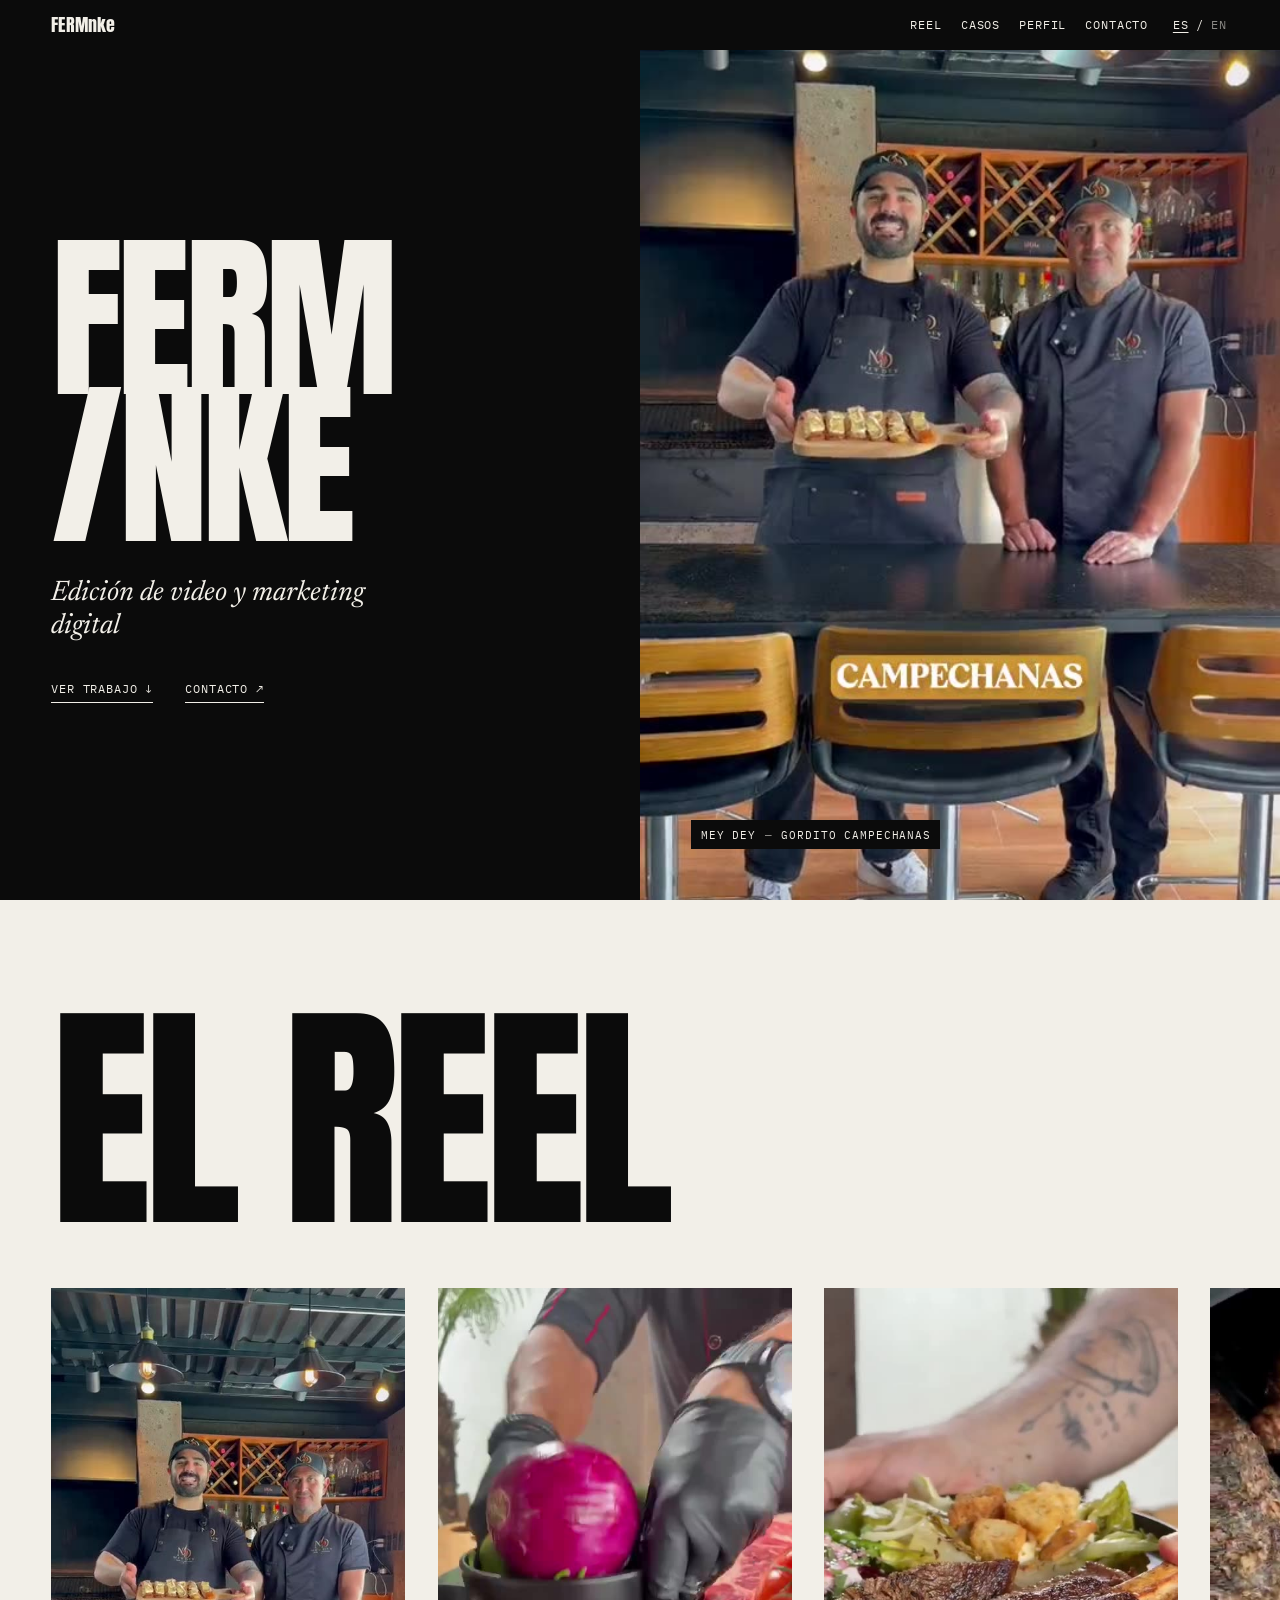
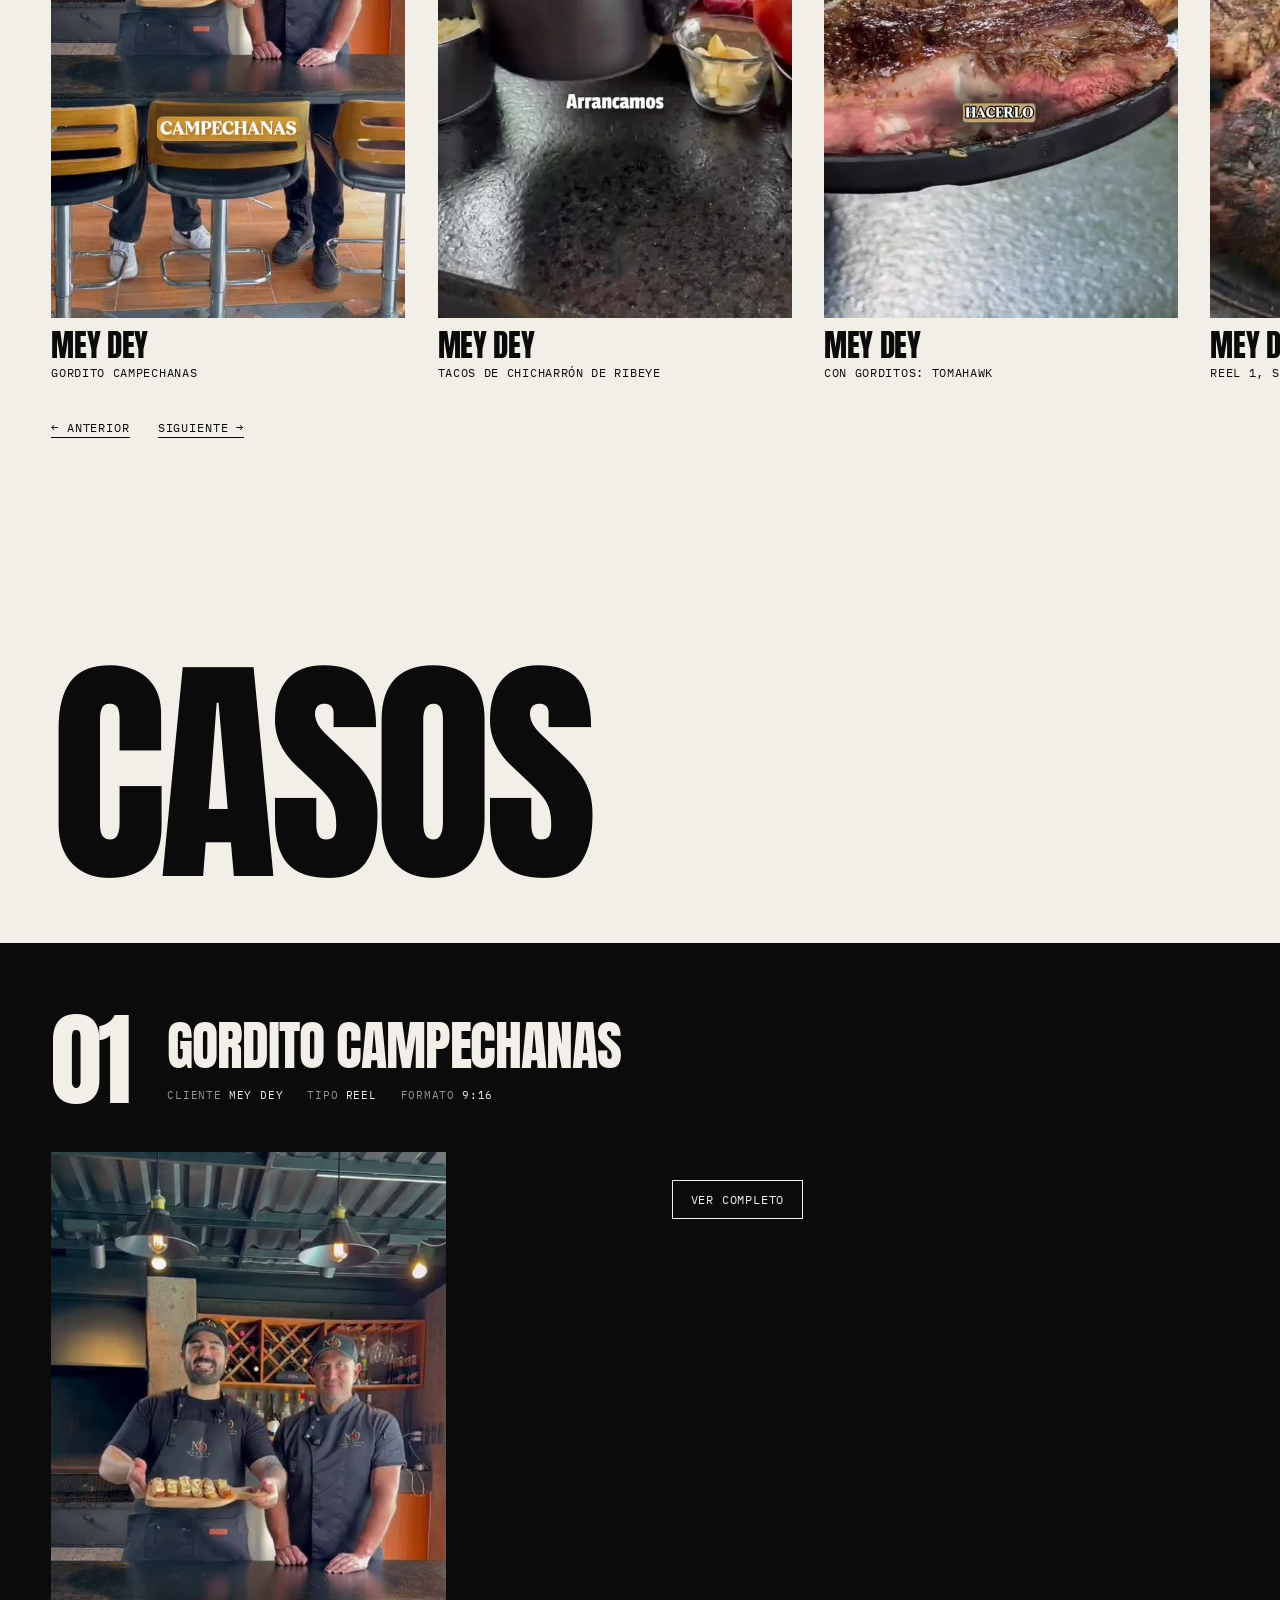
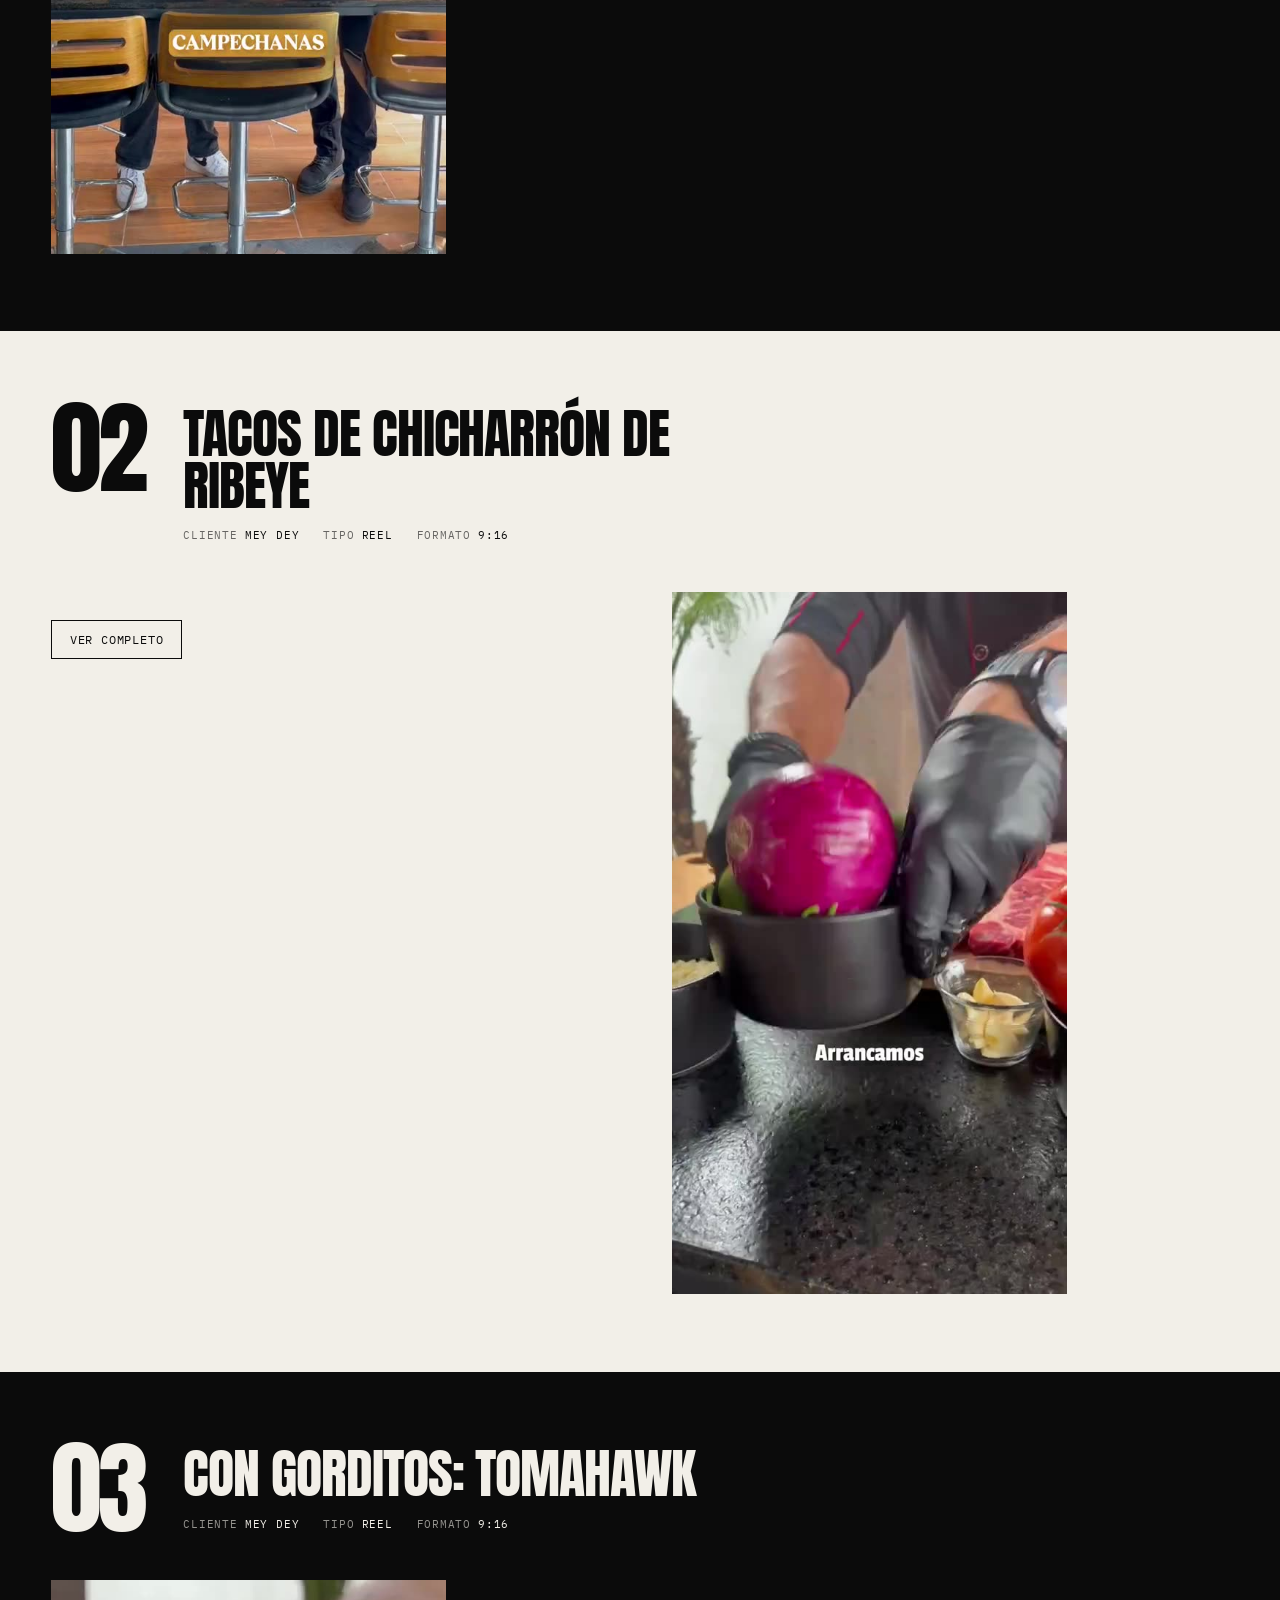
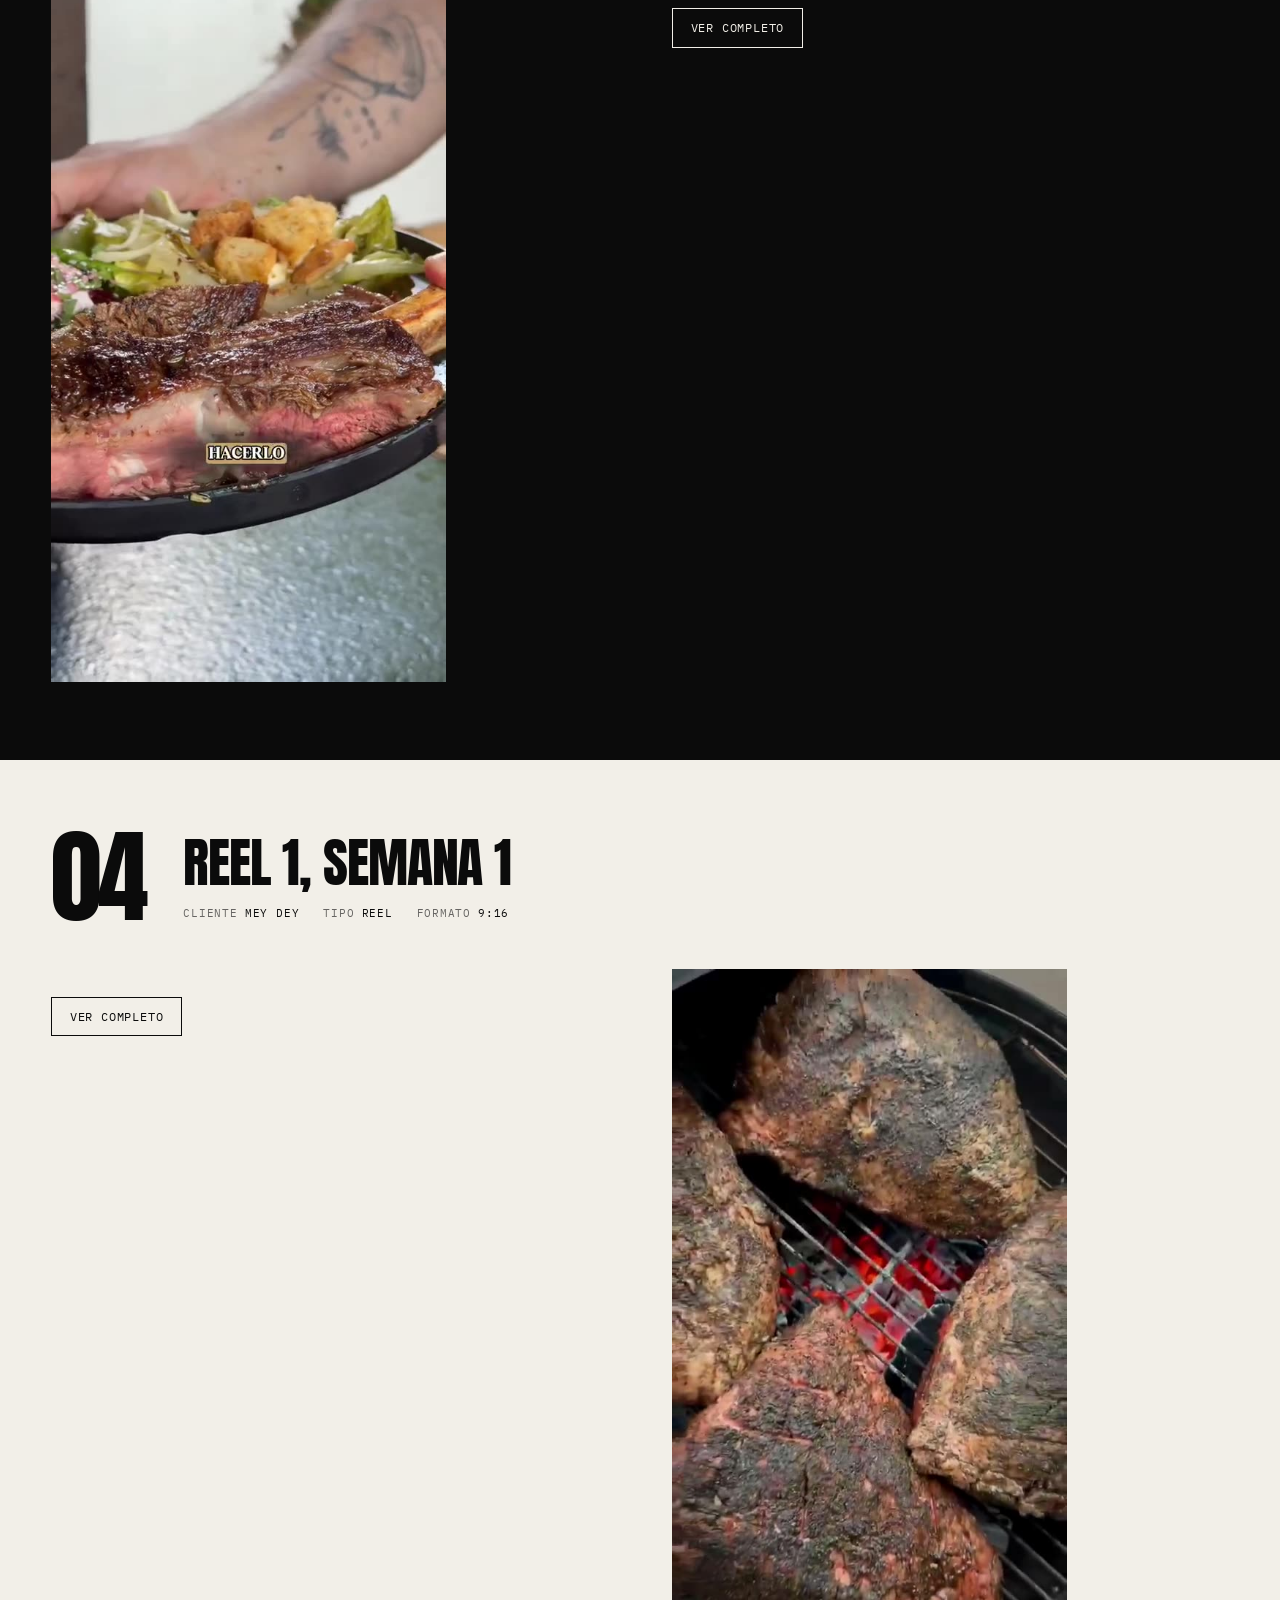
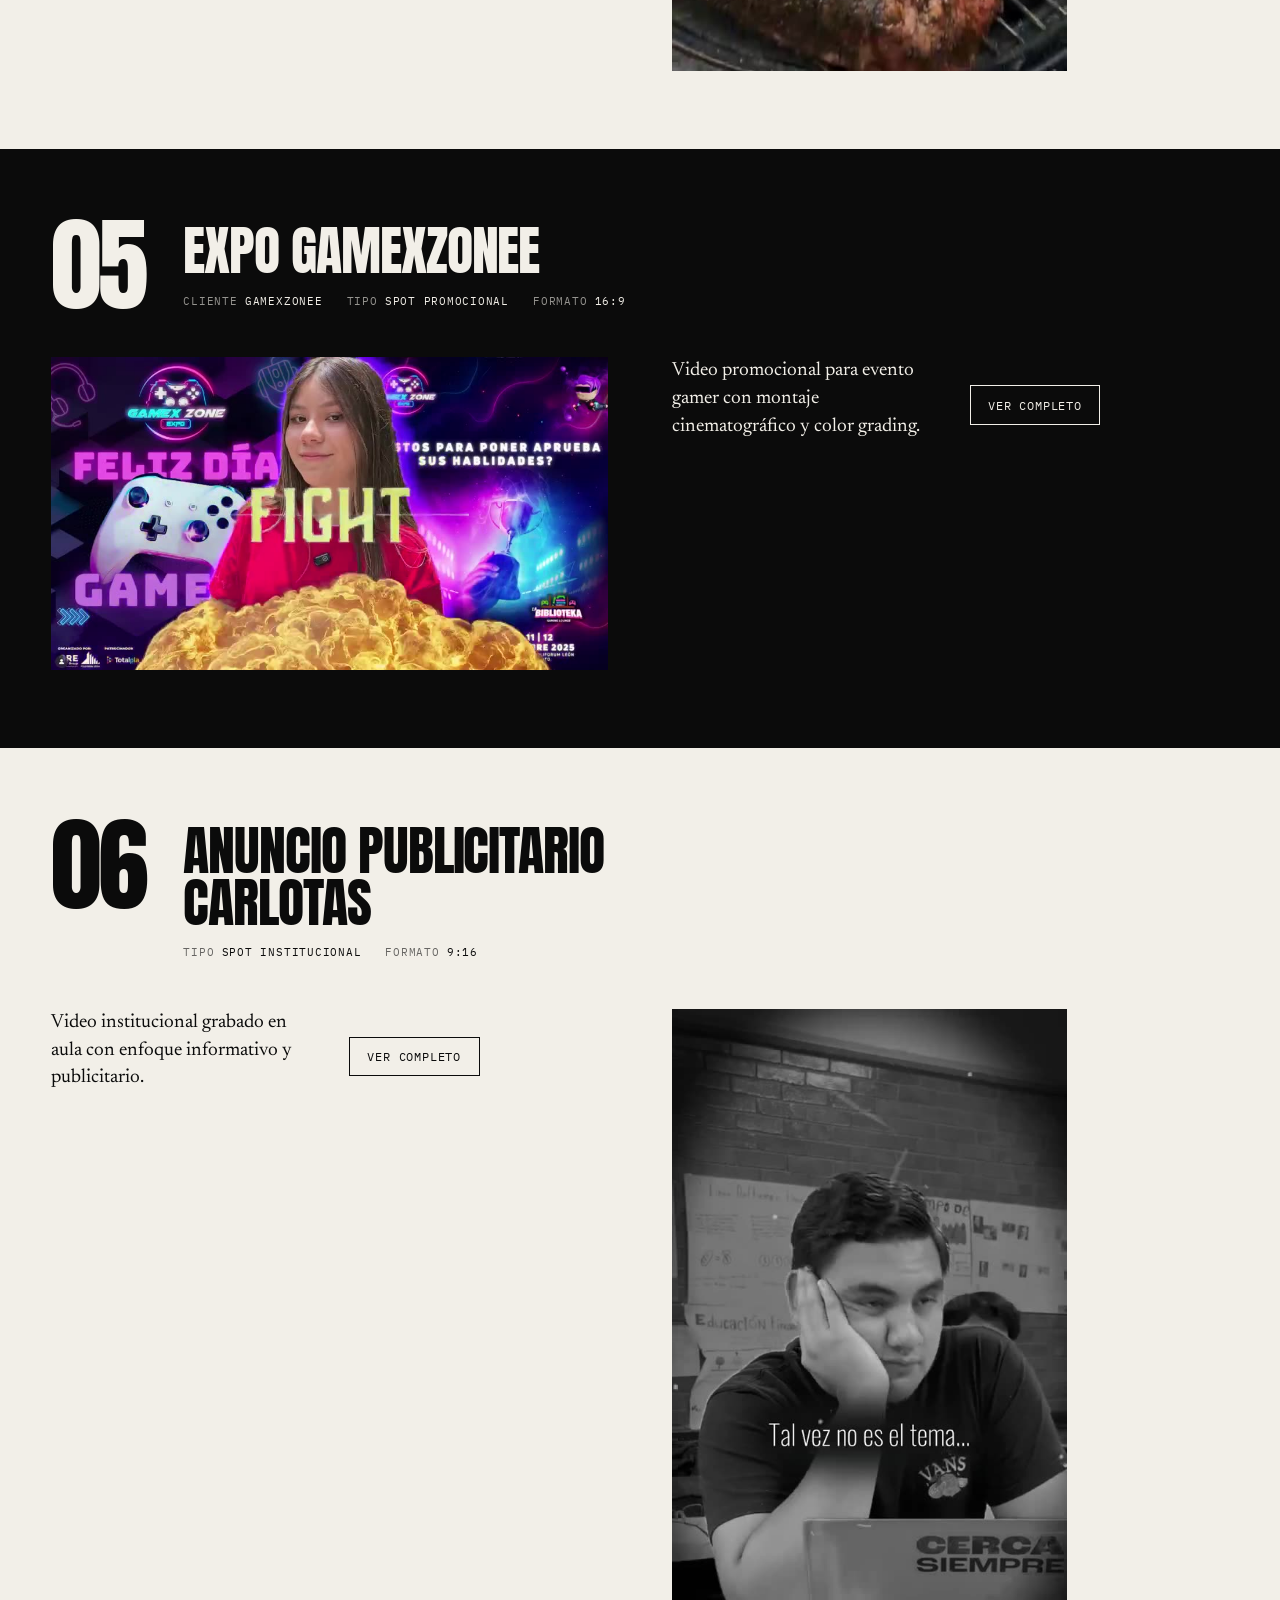
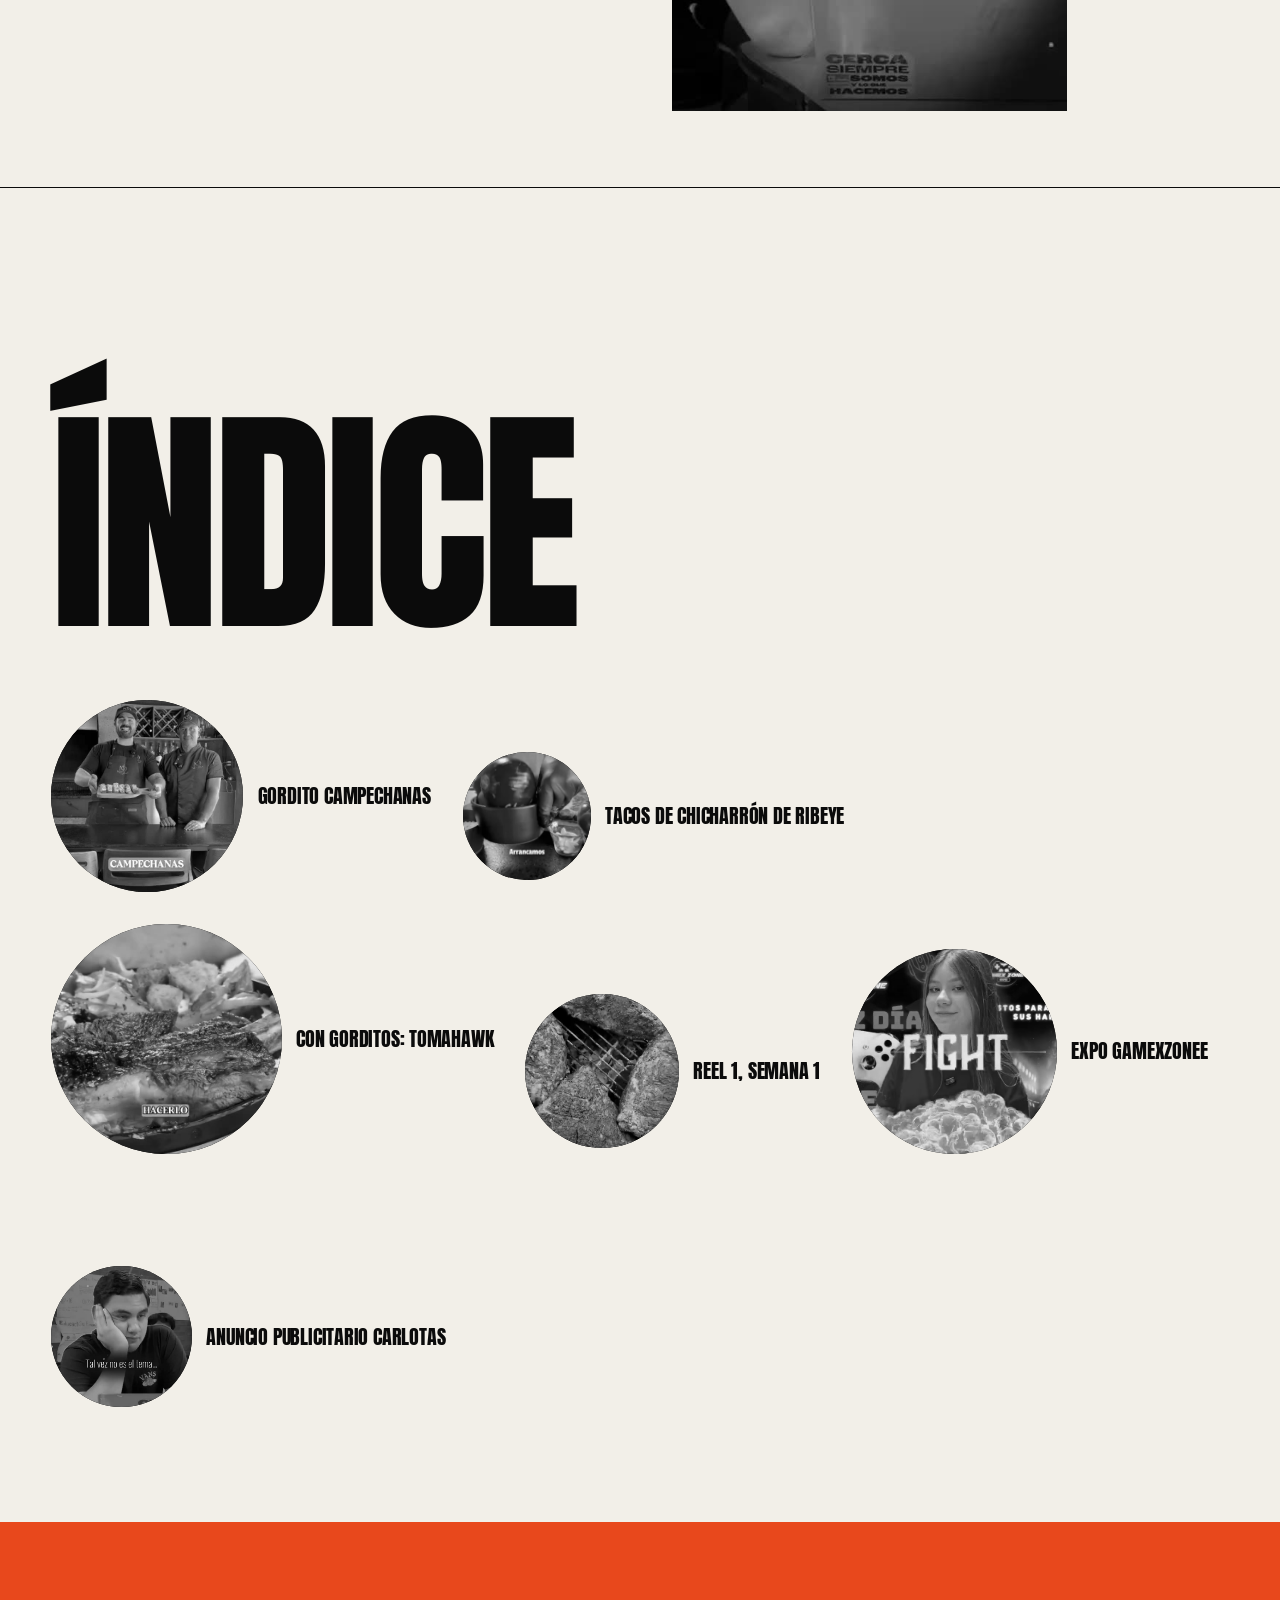
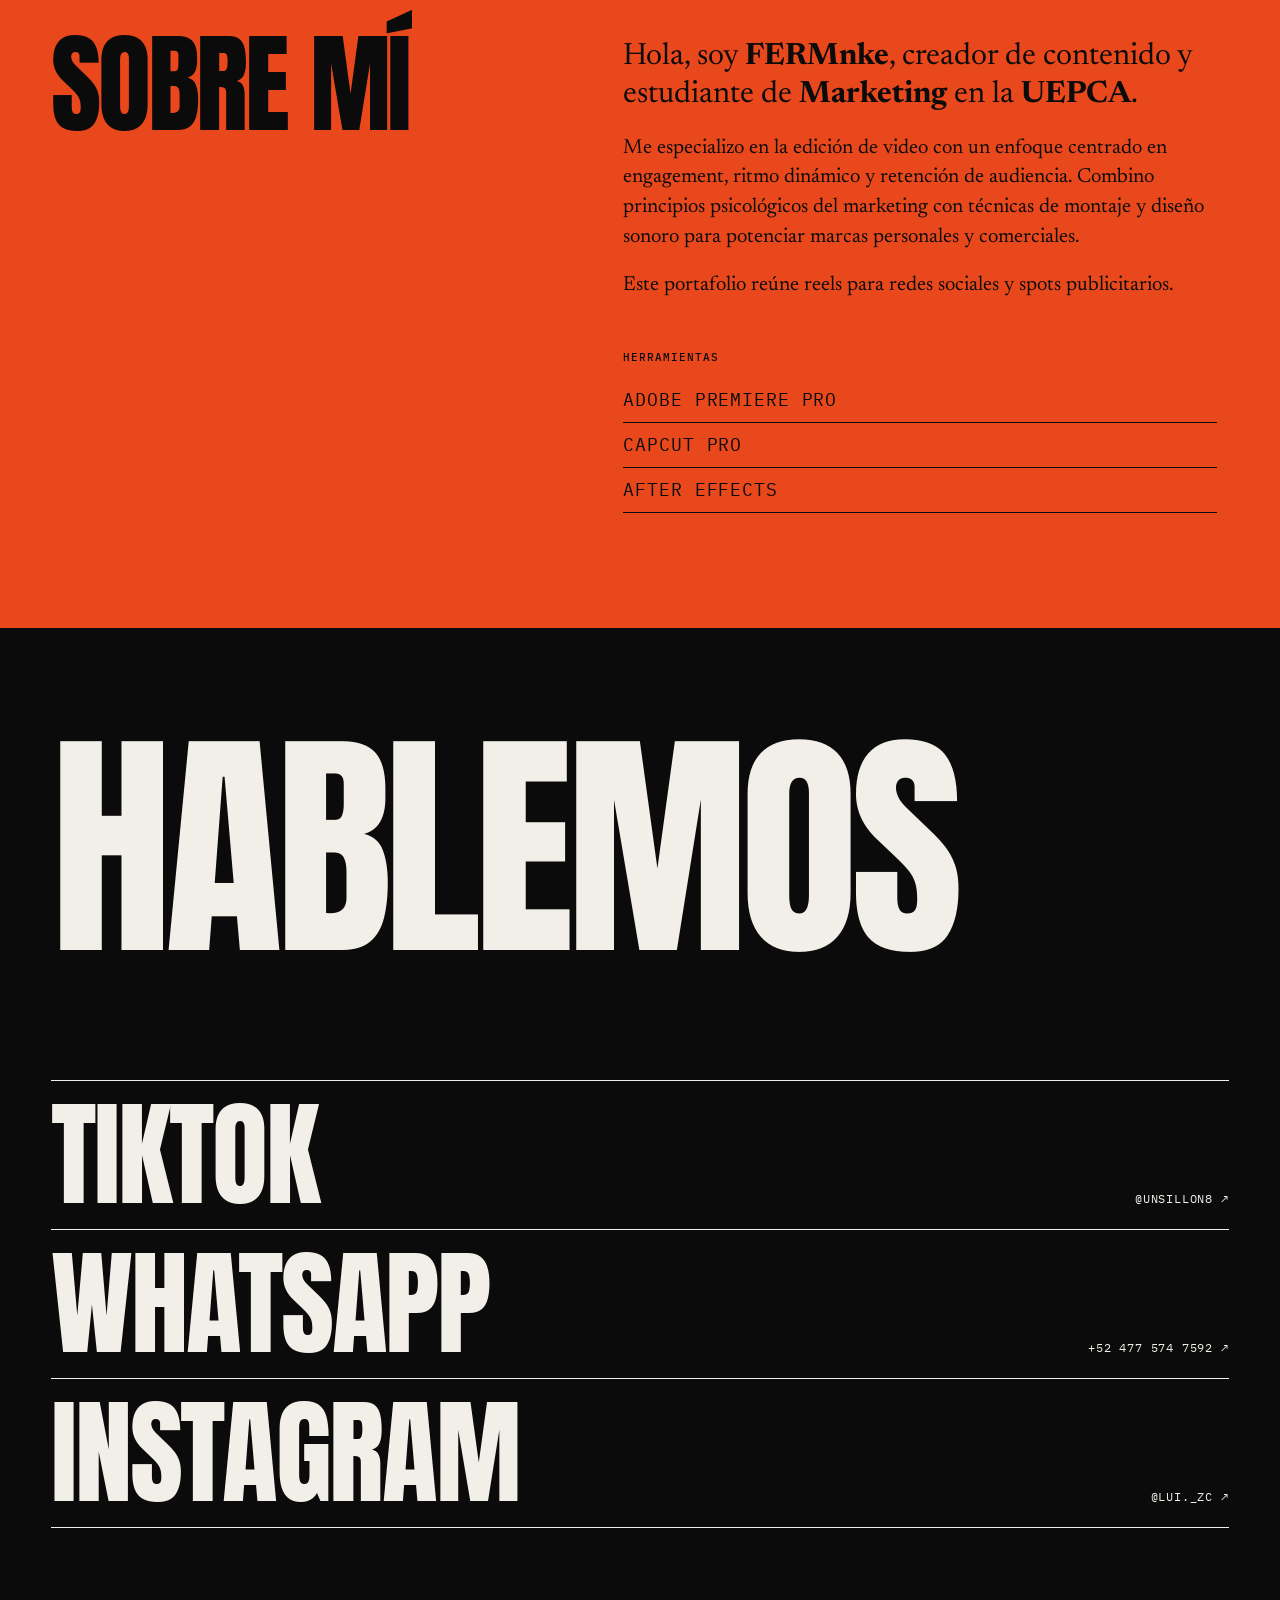
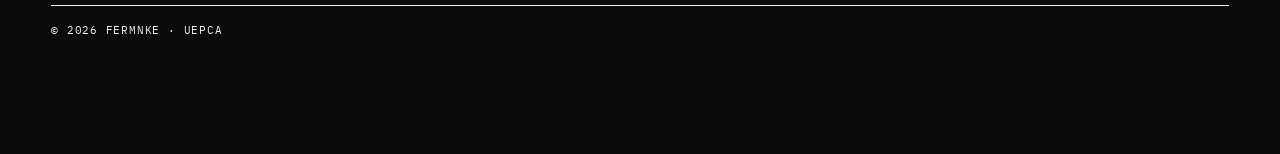
==== index.html @ da2481df "feat: editorial redesign with automatic Drive video sync Replace the hardcoded video list with a man" ====
<!DOCTYPE html>
<html lang="es">

<head>
  <meta charset="UTF-8" />
  <meta name="viewport" content="width=device-width, initial-scale=1.0" />
  <title>FERMnke — Edición de video y marketing digital</title>
  <meta name="description" content="Portafolio de edición de video y marketing digital: reels, spots y contenido para marcas." />
  <link rel="icon" href="data:image/svg+xml,%3Csvg xmlns='http://www.w3.org/2000/svg' viewBox='0 0 64 64'%3E%3Crect width='64' height='64' fill='%230B0B0B'/%3E%3Ctext x='32' y='45' font-family='Arial Black,Arial' font-size='34' text-anchor='middle' fill='%23F2EFE8'%3EF%3C/text%3E%3C/svg%3E" />

  <link rel="preconnect" href="https://fonts.googleapis.com" />
  <link rel="preconnect" href="https://fonts.gstatic.com" crossorigin />
  <link
    href="https://fonts.googleapis.com/css2?family=Anton&family=IBM+Plex+Mono:wght@400;500&family=Newsreader:ital,opsz,wght@0,6..72,400;0,6..72,500;1,6..72,400&display=swap"
    rel="stylesheet" />

  <link rel="stylesheet" href="assets/css/styles.css" />
</head>

<body data-palette="ink">

  <header class="site-nav">
    <a class="nav-logo" href="#inicio">FERMnke</a>

    <div class="nav-actions">
      <nav class="nav-links" aria-label="Principal">
        <a href="#reel" data-i18n="nav_reel">Reel</a>
        <a href="#casos" data-i18n="nav_cases">Casos</a>
        <a href="#perfil" data-i18n="nav_profile">Perfil</a>
        <a href="#contacto" data-i18n="nav_contact">Contacto</a>
      </nav>

      <div class="lang-switch" role="group" aria-label="Idioma / Language">
        <button type="button" data-lang="es" aria-pressed="true" aria-label="Español">ES</button>
        <span aria-hidden="true">/</span>
        <button type="button" data-lang="en" aria-pressed="false" aria-label="English">EN</button>
      </div>

      <button type="button" class="menu-btn" id="menuBtn" data-i18n="nav_menu" aria-expanded="false"
        aria-controls="menuOverlay">Menú</button>
    </div>
  </header>

  <div class="menu-overlay" id="menuOverlay" hidden>
    <nav aria-label="Menú">
      <a href="#inicio" data-i18n="nav_home">Inicio</a>
      <a href="#reel" data-i18n="nav_reel">Reel</a>
      <a href="#casos" data-i18n="nav_cases">Casos</a>
      <a href="#indice" data-i18n="nav_index">Índice</a>
      <a href="#perfil" data-i18n="nav_profile">Perfil</a>
      <a href="#contacto" data-i18n="nav_contact">Contacto</a>
    </nav>
  </div>

  <main>

    <section id="inicio" class="hero" data-palette="ink" aria-labelledby="heroTitle">
      <div class="hero-left">
        <h1 class="hero-wordmark" id="heroTitle">
          <span class="line">FERM</span>
          <span class="line">/NKE</span>
        </h1>
        <p class="hero-tagline" data-i18n="hero_tagline">Edición de video y marketing digital</p>
        <div class="hero-links">
          <a href="#reel" data-i18n="hero_work">Ver trabajo ↓</a>
          <a href="#contacto" data-i18n="hero_contact">Contacto ↗</a>
        </div>
      </div>

      <div class="hero-right">
        <div class="hero-stage" id="heroStage" aria-hidden="true"></div>
        <div class="hero-caption">
          <span id="heroClient"></span>
          <span class="hero-sep" id="heroSep" aria-hidden="true">—</span>
          <span id="heroTitleLabel"></span>
        </div>
      </div>
    </section>

    <section id="reel" data-palette="paper" aria-labelledby="reelTitle">
      <h2 class="display" id="reelTitle" data-i18n="reel_title">EL REEL</h2>

      <div class="reel-viewport">
        <div class="reel-track" id="reelTrack" tabindex="0" role="region" aria-label="Carrusel de videos"
          data-i18n-aria="reel_region">
        </div>
      </div>

      <div class="reel-controls" id="reelControls">
        <button type="button" id="reelPrev" data-i18n="reel_prev">← Anterior</button>
        <button type="button" id="reelNext" data-i18n="reel_next">Siguiente →</button>
      </div>
    </section>

    <section id="casos" data-palette="paper" aria-labelledby="casosTitle">
      <h2 class="display" id="casosTitle" data-i18n="cases_title">CASOS</h2>
      <div id="casesList"></div>
    </section>

    <section id="indice" data-palette="paper" aria-labelledby="indiceTitle">
      <h2 class="display" id="indiceTitle" data-i18n="index_title">ÍNDICE</h2>
      <div class="index-list" id="indexList" role="list" aria-label="Índice de proyectos"
        data-i18n-aria="index_region"></div>
    </section>

    <section id="perfil" data-palette="ember" aria-labelledby="perfilTitle">
      <div class="split">
        <h2 class="display" id="perfilTitle" data-i18n="profile_title">SOBRE MÍ</h2>

        <div class="profile-copy">
          <p class="lede" data-i18n="about_p1" data-i18n-html="true">Hola, soy <strong>FERMnke</strong>, creador de
            contenido y estudiante de <strong>Marketing</strong> en la <strong>UEPCA</strong>.</p>
          <p data-i18n="about_p2">Me especializo en la edición de video con un enfoque centrado en engagement, ritmo
            dinámico y retención de audiencia. Combino principios psicológicos del marketing con técnicas de montaje y
            diseño sonoro para potenciar marcas personales y comerciales.</p>
          <p data-i18n="about_p3">Este portafolio reúne reels para redes sociales y spots publicitarios.</p>

          <h3 class="tools-title" data-i18n="tools_title">Herramientas</h3>
          <ul class="tools-list">
            <li>Adobe Premiere Pro</li>
            <li>CapCut Pro</li>
            <li>After Effects</li>
          </ul>
        </div>
      </div>
    </section>

    <section id="contacto" data-palette="ink" aria-labelledby="contactoTitle">
      <h2 class="display" id="contactoTitle" data-i18n="contact_title">HABLEMOS</h2>

      <div class="contact-links">
        <a class="contact-link" href="https://www.tiktok.com/@unsillon8" target="_blank"
          rel="noopener noreferrer">
          <span class="contact-name">TikTok</span>
          <span class="contact-meta">@unsillon8 ↗</span>
        </a>
        <a class="contact-link" href="https://wa.me/5214775747592" target="_blank" rel="noopener noreferrer">
          <span class="contact-name">WhatsApp</span>
          <span class="contact-meta">+52 477 574 7592 ↗</span>
        </a>
        <a class="contact-link" href="https://www.instagram.com/lui._zc" target="_blank" rel="noopener noreferrer">
          <span class="contact-name">Instagram</span>
          <span class="contact-meta">@lui._zc ↗</span>
        </a>
      </div>

      <footer class="footer">
        <span data-i18n="footer_text">© 2026 FERMnke · UEPCA</span>
      </footer>
    </section>

  </main>

  <dialog class="video-modal" id="videoModal" aria-labelledby="modalTitle">
    <div class="modal-inner">
      <div class="modal-bar">
        <span id="modalTitle"></span>
        <a id="modalDrive" href="#" target="_blank" rel="noopener noreferrer" data-i18n="modal_drive">Ver en Drive ↗</a>
        <button type="button" id="modalPrev" data-i18n="modal_prev">Anterior</button>
        <button type="button" id="modalNext" data-i18n="modal_next">Siguiente</button>
        <button type="button" id="modalClose" data-i18n="modal_close">Cerrar</button>
      </div>
      <div class="modal-frame" id="modalFrame"></div>
    </div>
  </dialog>

  <script src="assets/js/main.js"></script>
</body>

</html>
---- assets/css/styles.css ----
/* =========================================================
   FERMnke — revista impresa de un montajista
   ========================================================= */

:root {
  --ink: #0B0B0B;
  --paper: #F2EFE8;
  --ember: #E8481C;
  --grey: #8A8780;

  --bg: var(--ink);
  --fg: var(--paper);

  --gutter: clamp(1rem, 4vw, 3.5rem);
  --font-display: 'Anton', Impact, 'Arial Narrow', sans-serif;
  --font-serif: 'Newsreader', Georgia, 'Times New Roman', serif;
  --font-mono: 'IBM Plex Mono', ui-monospace, SFMono-Regular, Menlo, monospace;
}

*,
*::before,
*::after {
  box-sizing: border-box;
}

html {
  background: var(--ink);
  scroll-behavior: smooth;
  -webkit-text-size-adjust: 100%;
}

body {
  margin: 0;
  background-color: var(--bg);
  color: var(--fg);
  font-family: var(--font-serif);
  font-size: 1.05rem;
  line-height: 1.5;
  overflow-x: clip;
  transition: background-color 400ms ease, color 400ms ease;
}

body[data-palette='ink'] {
  --bg: var(--ink);
  --fg: var(--paper);
}

body[data-palette='paper'] {
  --bg: var(--paper);
  --fg: var(--ink);
}

body[data-palette='ember'] {
  --bg: var(--ember);
  --fg: var(--ink);
}

[data-palette='ink'] {
  --p-bg: var(--ink);
  --p-fg: var(--paper);
}

[data-palette='paper'] {
  --p-bg: var(--paper);
  --p-fg: var(--ink);
}

[data-palette='ember'] {
  --p-bg: var(--ember);
  --p-fg: var(--ink);
}

section[data-palette],
article[data-palette] {
  background: var(--p-bg);
  color: var(--p-fg);
  transition: background-color 400ms ease, color 400ms ease;
}

img,
video {
  max-width: 100%;
}

a {
  color: inherit;
}

[hidden] {
  display: none !important;
}

:focus-visible {
  outline: 2px solid currentColor;
  outline-offset: 3px;
}

::selection {
  background: var(--ember);
  color: var(--ink);
}

/* ---------------------------------------------------------
   Navegación
   --------------------------------------------------------- */

.site-nav {
  position: fixed;
  inset: 0 0 auto 0;
  z-index: 100;
  display: flex;
  align-items: center;
  justify-content: space-between;
  gap: 1rem;
  padding: 0.9rem var(--gutter);
  background-color: inherit;
  color: inherit;
  transition: background-color 400ms ease, color 400ms ease;
  font-family: var(--font-mono);
  font-size: 0.74rem;
  letter-spacing: 0.07em;
  text-transform: uppercase;
}

.site-nav a {
  text-decoration: none;
}

.nav-logo {
  font-family: var(--font-display);
  font-size: 1.1rem;
  letter-spacing: 0.01em;
  text-transform: none;
  line-height: 1;
}

.nav-actions {
  display: flex;
  align-items: center;
  gap: 1.4rem;
}

.nav-links {
  display: flex;
  align-items: center;
  gap: 1.2rem;
}

.nav-links a {
  position: relative;
}

.nav-links a::after {
  content: '';
  position: absolute;
  left: 0;
  right: 0;
  bottom: -0.25em;
  height: 1px;
  background: currentColor;
  transform: scaleX(0);
  transform-origin: left;
  transition: transform 250ms ease;
}

.nav-links a:hover::after,
.nav-links a:focus-visible::after {
  transform: scaleX(1);
}

.lang-switch {
  display: flex;
  align-items: center;
  gap: 0.3rem;
}

.lang-switch button {
  padding: 0.1rem 0.15rem;
  border: 0;
  background: none;
  color: inherit;
  font: inherit;
  letter-spacing: inherit;
  cursor: pointer;
  opacity: 0.55;
}

.lang-switch button[aria-pressed='true'] {
  opacity: 1;
  text-decoration: underline;
  text-underline-offset: 0.25em;
}

.menu-btn {
  display: none;
  padding: 0.2rem 0;
  border: 0;
  background: none;
  color: inherit;
  font: inherit;
  letter-spacing: inherit;
  text-transform: uppercase;
  cursor: pointer;
}

.menu-overlay {
  position: fixed;
  inset: 0;
  z-index: 90;
  display: flex;
  align-items: center;
  padding: var(--gutter);
  background: var(--ink);
  color: var(--paper);
}

.menu-overlay nav {
  display: flex;
  flex-direction: column;
  gap: 0.35rem;
  width: 100%;
}

.menu-overlay a {
  font-family: var(--font-display);
  font-size: clamp(2.4rem, 11vw, 6rem);
  line-height: 0.95;
  letter-spacing: -0.02em;
  text-transform: uppercase;
  text-decoration: none;
}

.menu-overlay a:hover,
.menu-overlay a:focus-visible {
  color: var(--ember);
}

body.menu-open {
  overflow: hidden;
}

/* ---------------------------------------------------------
   Hero
   --------------------------------------------------------- */

.hero {
  display: grid;
  grid-template-columns: 1fr 1fr;
  min-height: 100svh;
  padding: 0;
}

.hero-left {
  display: flex;
  flex-direction: column;
  justify-content: center;
  gap: clamp(1.25rem, 3vw, 2.5rem);
  padding: calc(var(--gutter) + 3rem) var(--gutter) var(--gutter);
}

.hero-wordmark {
  margin: 0;
  font-family: var(--font-display);
  font-size: clamp(3.5rem, 14vw, 13rem);
  font-weight: 400;
  line-height: 0.82;
  letter-spacing: -0.03em;
  text-transform: uppercase;
}

.hero-wordmark .line {
  display: block;
}

.hero-tagline {
  max-width: 22ch;
  margin: 0;
  font-family: var(--font-serif);
  font-style: italic;
  font-size: clamp(1.2rem, 2.2vw, 1.9rem);
  line-height: 1.15;
}

.hero-links {
  display: flex;
  flex-wrap: wrap;
  gap: 1.5rem 2rem;
  font-family: var(--font-mono);
  font-size: 0.76rem;
  letter-spacing: 0.07em;
  text-transform: uppercase;
}

.hero-links a {
  padding-bottom: 0.2rem;
  border-bottom: 1px solid currentColor;
  text-decoration: none;
}

.hero-links a:hover,
.hero-links a:focus-visible {
  color: var(--ember);
}

.hero-right {
  position: relative;
  min-height: 50svh;
  overflow: hidden;
  background: #000;
}

.hero-stage {
  position: absolute;
  inset: 0;
}

.hero-layer {
  position: absolute;
  inset: 0;
  opacity: 0;
  transition: opacity 900ms ease;
}

.hero-layer.is-active {
  opacity: 1;
}

.hero-layer video,
.hero-layer img {
  display: block;
  width: 100%;
  height: 100%;
  object-fit: cover;
}

.hero-caption {
  position: absolute;
  left: var(--gutter);
  bottom: var(--gutter);
  z-index: 2;
  display: flex;
  flex-wrap: wrap;
  gap: 0.55rem;
  max-width: calc(100% - var(--gutter) * 2);
  padding: 0.45rem 0.6rem;
  background: var(--ink);
  color: var(--paper);
  font-family: var(--font-mono);
  font-size: 0.68rem;
  letter-spacing: 0.08em;
  line-height: 1.3;
  text-transform: uppercase;
}

.hero-sep {
  opacity: 0.55;
}

/* ---------------------------------------------------------
   Tipografía de sección
   --------------------------------------------------------- */

main {
  display: block;
}

section {
  padding: clamp(4rem, 9vw, 8rem) var(--gutter);
  scroll-margin-top: 2.5rem;
}

.display {
  margin: 0 0 clamp(2rem, 5vw, 4rem);
  font-family: var(--font-display);
  font-size: clamp(4.5rem, 19vw, 20rem);
  font-weight: 400;
  line-height: 0.86;
  letter-spacing: -0.03em;
  text-transform: uppercase;
}

/* ---------------------------------------------------------
   Reel
   --------------------------------------------------------- */

#reel {
  overflow: clip;
}

.reel-viewport {
  margin-inline: calc(var(--gutter) * -1);
  overflow-x: auto;
  overflow-y: hidden;
  scroll-snap-type: x mandatory;
  scrollbar-width: none;
  -ms-overflow-style: none;
}

.reel-viewport:has(.is-dragging) {
  scroll-snap-type: none;
}

.reel-viewport::-webkit-scrollbar {
  display: none;
}

.reel-track {
  display: flex;
  align-items: flex-end;
  gap: clamp(1rem, 2.5vw, 2.5rem);
  width: max-content;
  padding-inline: var(--gutter);
  cursor: grab;
}

.reel-track.is-dragging {
  cursor: grabbing;
  user-select: none;
}

.reel-item {
  flex: 0 0 auto;
  width: max-content;
  scroll-snap-align: center;
}

.reel-media-btn {
  display: block;
  width: max-content;
  padding: 0;
  border: 0;
  background: none;
  color: inherit;
  cursor: pointer;
}

.reel-media {
  position: relative;
  height: min(70vh, 720px);
  aspect-ratio: var(--ar, 9 / 16);
  overflow: hidden;
  background: #000;
}

.reel-media video,
.reel-media img {
  display: block;
  width: 100%;
  height: 100%;
  object-fit: cover;
}

.reel-media-btn:hover .reel-media,
.reel-media-btn:focus-visible .reel-media {
  outline: 2px solid currentColor;
  outline-offset: 3px;
}

.reel-label {
  margin: 0.7rem 0 0;
  font-family: var(--font-display);
  font-size: clamp(1.35rem, 2.4vw, 2.4rem);
  font-weight: 400;
  line-height: 1;
  letter-spacing: -0.01em;
  text-transform: uppercase;
}

.reel-sublabel {
  margin: 0.35rem 0 0;
  font-family: var(--font-mono);
  font-size: 0.72rem;
  letter-spacing: 0.06em;
  line-height: 1.3;
  text-transform: uppercase;
}

.reel-controls {
  display: flex;
  gap: 1.75rem;
  margin-top: clamp(1.5rem, 3vw, 2.5rem);
  font-family: var(--font-mono);
  font-size: 0.76rem;
  letter-spacing: 0.07em;
  text-transform: uppercase;
}

.reel-controls button {
  padding: 0;
  border: 0;
  border-bottom: 1px solid currentColor;
  background: none;
  color: inherit;
  font: inherit;
  letter-spacing: inherit;
  text-transform: inherit;
  cursor: pointer;
}

.reel-controls button:hover,
.reel-controls button:focus-visible {
  color: var(--ember);
}

.load-error {
  max-width: 52ch;
  margin: 0;
  font-family: var(--font-mono);
  font-size: 0.86rem;
  line-height: 1.7;
}

.load-error a {
  text-decoration: underline;
  text-underline-offset: 0.2em;
}

/* ---------------------------------------------------------
   Casos
   --------------------------------------------------------- */

#casos {
  padding-inline: 0;
}

#casos > .display {
  padding-inline: var(--gutter);
}

.case {
  display: block;
  padding: clamp(2.5rem, 6vw, 5.5rem) var(--gutter);
  border-top: 1px solid currentColor;
  scroll-margin-top: 3rem;
}

.case:last-child {
  border-bottom: 1px solid currentColor;
}

.case-head {
  display: grid;
  grid-template-columns: auto minmax(0, 1fr);
  gap: 0.75rem clamp(1rem, 3vw, 2.5rem);
  align-items: start;
  margin-bottom: clamp(1.5rem, 4vw, 3rem);
}

.case-number {
  font-family: var(--font-display);
  font-size: clamp(2.75rem, 8vw, 7rem);
  line-height: 0.8;
  letter-spacing: -0.03em;
}

.case-title {
  margin: 0;
  max-width: 22ch;
  font-family: var(--font-display);
  font-size: clamp(1.7rem, 4.2vw, 3.8rem);
  font-weight: 400;
  line-height: 0.96;
  letter-spacing: -0.02em;
  text-transform: uppercase;
}

.case-ficha {
  display: flex;
  flex-wrap: wrap;
  gap: 0.35rem 1.5rem;
  margin: 1rem 0 0;
  font-family: var(--font-mono);
  font-size: 0.68rem;
  letter-spacing: 0.07em;
  line-height: 1.5;
  text-transform: uppercase;
}

.case-ficha > div {
  display: flex;
  gap: 0.45rem;
}

.case-ficha dt {
  opacity: 0.6;
}

.case-ficha dd {
  margin: 0;
}

.case-body {
  display: grid;
  grid-template-columns: minmax(0, 1fr);
  gap: clamp(1.5rem, 4vw, 3rem);
  align-items: start;
}

.case-media {
  width: min(100%, calc(78vh * var(--r, 1.78)));
  aspect-ratio: var(--ar, 16 / 9);
  overflow: hidden;
  background: #000;
  line-height: 0;
}

.case-media video,
.case-media img {
  display: block;
  width: 100%;
  height: 100%;
  object-fit: cover;
  background: #000;
}

.case-copy {
  min-width: 0;
}

.case-desc {
  margin: 0 0 1.25rem;
  font-size: clamp(1.05rem, 1.5vw, 1.3rem);
  line-height: 1.45;
  max-width: 62ch;
}

.case-metrics {
  display: grid;
  grid-template-columns: repeat(auto-fit, minmax(120px, 1fr));
  gap: 1rem;
  margin: 1.75rem 0 0;
  padding: 1rem 0 0;
  border-top: 1px solid currentColor;
  list-style: none;
}

.metric-value {
  display: block;
  font-family: var(--font-display);
  font-size: clamp(2rem, 4vw, 3.5rem);
  line-height: 0.9;
}

.metric-label {
  display: block;
  margin-top: 0.25rem;
  font-family: var(--font-mono);
  font-size: 0.65rem;
  letter-spacing: 0.07em;
  text-transform: uppercase;
  opacity: 0.65;
}

.case-open {
  margin-top: 1.75rem;
  padding: 0.7rem 1.1rem;
  border: 1px solid currentColor;
  background: none;
  color: inherit;
  font-family: var(--font-mono);
  font-size: 0.72rem;
  letter-spacing: 0.07em;
  text-transform: uppercase;
  cursor: pointer;
}

.case-open:hover,
.case-open:focus-visible {
  background: currentColor;
  color: var(--p-bg);
}

/* ---------------------------------------------------------
   Índice
   --------------------------------------------------------- */

.index-list {
  display: flex;
  flex-wrap: wrap;
  align-items: center;
  gap: clamp(0.75rem, 2.5vw, 2.5rem);
}

.index-item {
  display: flex;
  flex: 0 0 auto;
  align-items: center;
  gap: 0.9rem;
  text-decoration: none;
}

.index-circle {
  display: block;
  flex: 0 0 auto;
  overflow: hidden;
  border-radius: 50%;
  background: #000;
}

.index-circle img {
  display: block;
  width: 100%;
  height: 100%;
  object-fit: cover;
  filter: grayscale(1);
  transition: filter 350ms ease;
}

.index-item:hover .index-circle img,
.index-item:focus-visible .index-circle img {
  filter: grayscale(0);
}

.index-name {
  font-family: var(--font-display);
  font-size: clamp(0.95rem, 1.6vw, 1.45rem);
  line-height: 1;
  letter-spacing: -0.01em;
  text-transform: uppercase;
}

.index-item:nth-child(1) {
  margin-top: 0.5rem;
}

.index-item:nth-child(1) .index-circle {
  width: clamp(112px, 15vw, 210px);
  height: clamp(112px, 15vw, 210px);
}

.index-item:nth-child(2) {
  margin-top: 3rem;
}

.index-item:nth-child(2) .index-circle {
  width: clamp(78px, 10vw, 136px);
  height: clamp(78px, 10vw, 136px);
}

.index-item:nth-child(3) {
  margin-top: 0;
}

.index-item:nth-child(3) .index-circle {
  width: clamp(140px, 18vw, 250px);
  height: clamp(140px, 18vw, 250px);
}

.index-item:nth-child(4) {
  margin-top: 4rem;
}

.index-item:nth-child(4) .index-circle {
  width: clamp(92px, 12vw, 168px);
  height: clamp(92px, 12vw, 168px);
}

.index-item:nth-child(5) {
  margin-top: 1.5rem;
}

.index-item:nth-child(5) .index-circle {
  width: clamp(128px, 16vw, 224px);
  height: clamp(128px, 16vw, 224px);
}

.index-item:nth-child(6) {
  margin-top: 5rem;
}

.index-item:nth-child(6) .index-circle {
  width: clamp(86px, 11vw, 152px);
  height: clamp(86px, 11vw, 152px);
}

/* ---------------------------------------------------------
   Perfil
   --------------------------------------------------------- */

#perfil {
  color: var(--ink);
}

.split {
  display: grid;
  grid-template-columns: minmax(0, 1fr);
  gap: clamp(2rem, 6vw, 5rem);
  align-items: start;
}

.profile-copy {
  max-width: 66ch;
}

.profile-copy p {
  margin: 0 0 1.2rem;
  font-size: clamp(1.08rem, 1.6vw, 1.35rem);
  line-height: 1.45;
}

.profile-copy .lede {
  font-size: clamp(1.35rem, 2.4vw, 2rem);
  line-height: 1.25;
}

.tools-title {
  margin: clamp(2rem, 4vw, 3rem) 0 0;
  font-family: var(--font-mono);
  font-size: 0.7rem;
  font-weight: 500;
  letter-spacing: 0.09em;
  text-transform: uppercase;
}

.tools-list {
  margin: 0.75rem 0 0;
  padding: 0;
  list-style: none;
  font-family: var(--font-mono);
  font-size: clamp(0.9rem, 1.4vw, 1.1rem);
  letter-spacing: 0.05em;
  text-transform: uppercase;
}

.tools-list li {
  padding: 0.55rem 0;
  border-bottom: 1px solid currentColor;
}

/* ---------------------------------------------------------
   Contacto
   --------------------------------------------------------- */

#contacto {
  display: flex;
  flex-direction: column;
  justify-content: space-between;
  min-height: 92svh;
}

.contact-links {
  display: flex;
  flex-direction: column;
  margin-top: clamp(1.5rem, 5vw, 4rem);
}

.contact-link {
  display: flex;
  align-items: baseline;
  justify-content: space-between;
  gap: 1rem;
  padding: clamp(0.75rem, 1.8vw, 1.35rem) 0;
  border-top: 1px solid currentColor;
  text-decoration: none;
}

.contact-link:last-child {
  border-bottom: 1px solid currentColor;
}

.contact-name {
  font-family: var(--font-display);
  font-size: clamp(2.5rem, 9vw, 8rem);
  line-height: 0.9;
  letter-spacing: -0.02em;
  text-transform: uppercase;
  transition: color 200ms ease;
}

.contact-link:hover .contact-name,
.contact-link:focus-visible .contact-name {
  color: var(--ember);
}

.contact-meta {
  flex: 0 0 auto;
  font-family: var(--font-mono);
  font-size: 0.74rem;
  letter-spacing: 0.07em;
  text-transform: uppercase;
}

.footer {
  display: flex;
  justify-content: space-between;
  gap: 1rem;
  margin-top: clamp(2.5rem, 6vw, 5rem);
  padding-top: 1rem;
  border-top: 1px solid currentColor;
  font-family: var(--font-mono);
  font-size: 0.7rem;
  letter-spacing: 0.07em;
  text-transform: uppercase;
}

/* ---------------------------------------------------------
   Modal
   --------------------------------------------------------- */

.video-modal {
  width: fit-content;
  max-width: 96vw;
  max-height: 96dvh;
  margin: auto;
  padding: 0;
  border: 0;
  background: var(--ink);
  color: var(--paper);
}

.video-modal::backdrop {
  background: rgba(11, 11, 11, 0.84);
}

.modal-inner {
  display: flex;
  flex-direction: column;
  gap: 0.75rem;
  max-width: 96vw;
  max-height: 96dvh;
  padding: clamp(0.75rem, 2vw, 1.25rem);
}

.modal-bar {
  display: flex;
  flex-wrap: wrap;
  align-items: center;
  gap: 0.6rem 1rem;
  font-family: var(--font-mono);
  font-size: 0.68rem;
  letter-spacing: 0.07em;
  text-transform: uppercase;
}

#modalTitle {
  margin-right: auto;
  font-family: var(--font-display);
  font-size: clamp(1rem, 2vw, 1.35rem);
  letter-spacing: 0;
  line-height: 1;
  text-transform: uppercase;
}

.modal-bar a {
  text-decoration: underline;
  text-underline-offset: 0.2em;
}

.modal-bar button {
  padding: 0.35rem 0.6rem;
  border: 1px solid currentColor;
  background: none;
  color: inherit;
  font: inherit;
  letter-spacing: inherit;
  text-transform: uppercase;
  cursor: pointer;
}

.modal-bar button:hover,
.modal-bar button:focus-visible,
.modal-bar a:hover,
.modal-bar a:focus-visible {
  color: var(--ember);
}

.modal-frame {
  display: flex;
  align-items: center;
  justify-content: center;
  min-height: 0;
  overflow: hidden;
}

.modal-frame-inner {
  background: #000;
}

.modal-frame-inner.is-vertical {
  height: min(78dvh, 900px);
  aspect-ratio: 9 / 16;
  max-width: 90vw;
}

.modal-frame-inner.is-horizontal {
  width: min(90vw, calc(78dvh * 16 / 9));
  aspect-ratio: 16 / 9;
}

.modal-frame iframe {
  display: block;
  width: 100%;
  height: 100%;
  border: 0;
}

body.modal-open {
  overflow: hidden;
}

/* ---------------------------------------------------------
   Responsive
   --------------------------------------------------------- */

@media (max-width: 900px) {
  .hero {
    grid-template-columns: minmax(0, 1fr);
    min-height: auto;
  }

  .hero-right {
    order: -1;
    height: 55svh;
    min-height: 0;
  }

  .hero-left {
    padding: 1.5rem var(--gutter) clamp(2.5rem, 8vw, 4rem);
  }

  .hero-wordmark {
    font-size: clamp(3.5rem, 20vw, 7rem);
  }

  .split {
    grid-template-columns: minmax(0, 1fr);
  }
}

@media (max-width: 1023px) {
  .case-copy {
    column-count: 1;
  }
}

@media (min-width: 900px) {
  .case-body {
    grid-template-columns: minmax(0, 1fr) minmax(0, 1fr);
    gap: clamp(2rem, 5vw, 4.5rem);
  }

  .case.alt .case-media {
    order: 2;
  }

  .case.alt .case-copy {
    order: 1;
  }

  .split {
    grid-template-columns: minmax(0, 0.9fr) minmax(0, 1.1fr);
  }

  #perfil .display {
    font-size: clamp(3rem, 8.5vw, 11rem);
  }
}

@media (min-width: 1024px) {
  .case-copy {
    column-count: 2;
    column-gap: clamp(2rem, 3vw, 3rem);
  }

  .case-copy > * {
    break-inside: avoid;
  }
}

@media (max-width: 860px) {
  .nav-links {
    display: none;
  }

  .menu-btn {
    display: inline-block;
  }

  .nav-actions {
    gap: 0.85rem;
  }

  .site-nav {
    font-size: 0.7rem;
  }
}

@media (max-width: 700px) {
  .contact-link {
    flex-direction: column;
    align-items: flex-start;
    gap: 0.35rem;
  }

  .contact-meta {
    font-size: 0.68rem;
  }
}

@media (max-width: 600px) {
  .index-list {
    flex-direction: column;
    align-items: flex-start;
    gap: 0.9rem;
  }

  .index-item {
    margin-top: 0 !important;
  }

  .index-circle {
    width: 64px !important;
    height: 64px !important;
  }

  .index-name {
    font-size: 1rem;
  }
}

@media (max-width: 360px) {
  .display {
    font-size: clamp(2.5rem, 15vw, 4.5rem);
  }
}

@media (prefers-reduced-motion: reduce) {
  html {
    scroll-behavior: auto;
  }

  *,
  *::before,
  *::after {
    animation-duration: 0.001ms !important;
    animation-iteration-count: 1 !important;
    transition-duration: 0.001ms !important;
    scroll-behavior: auto !important;
  }
}
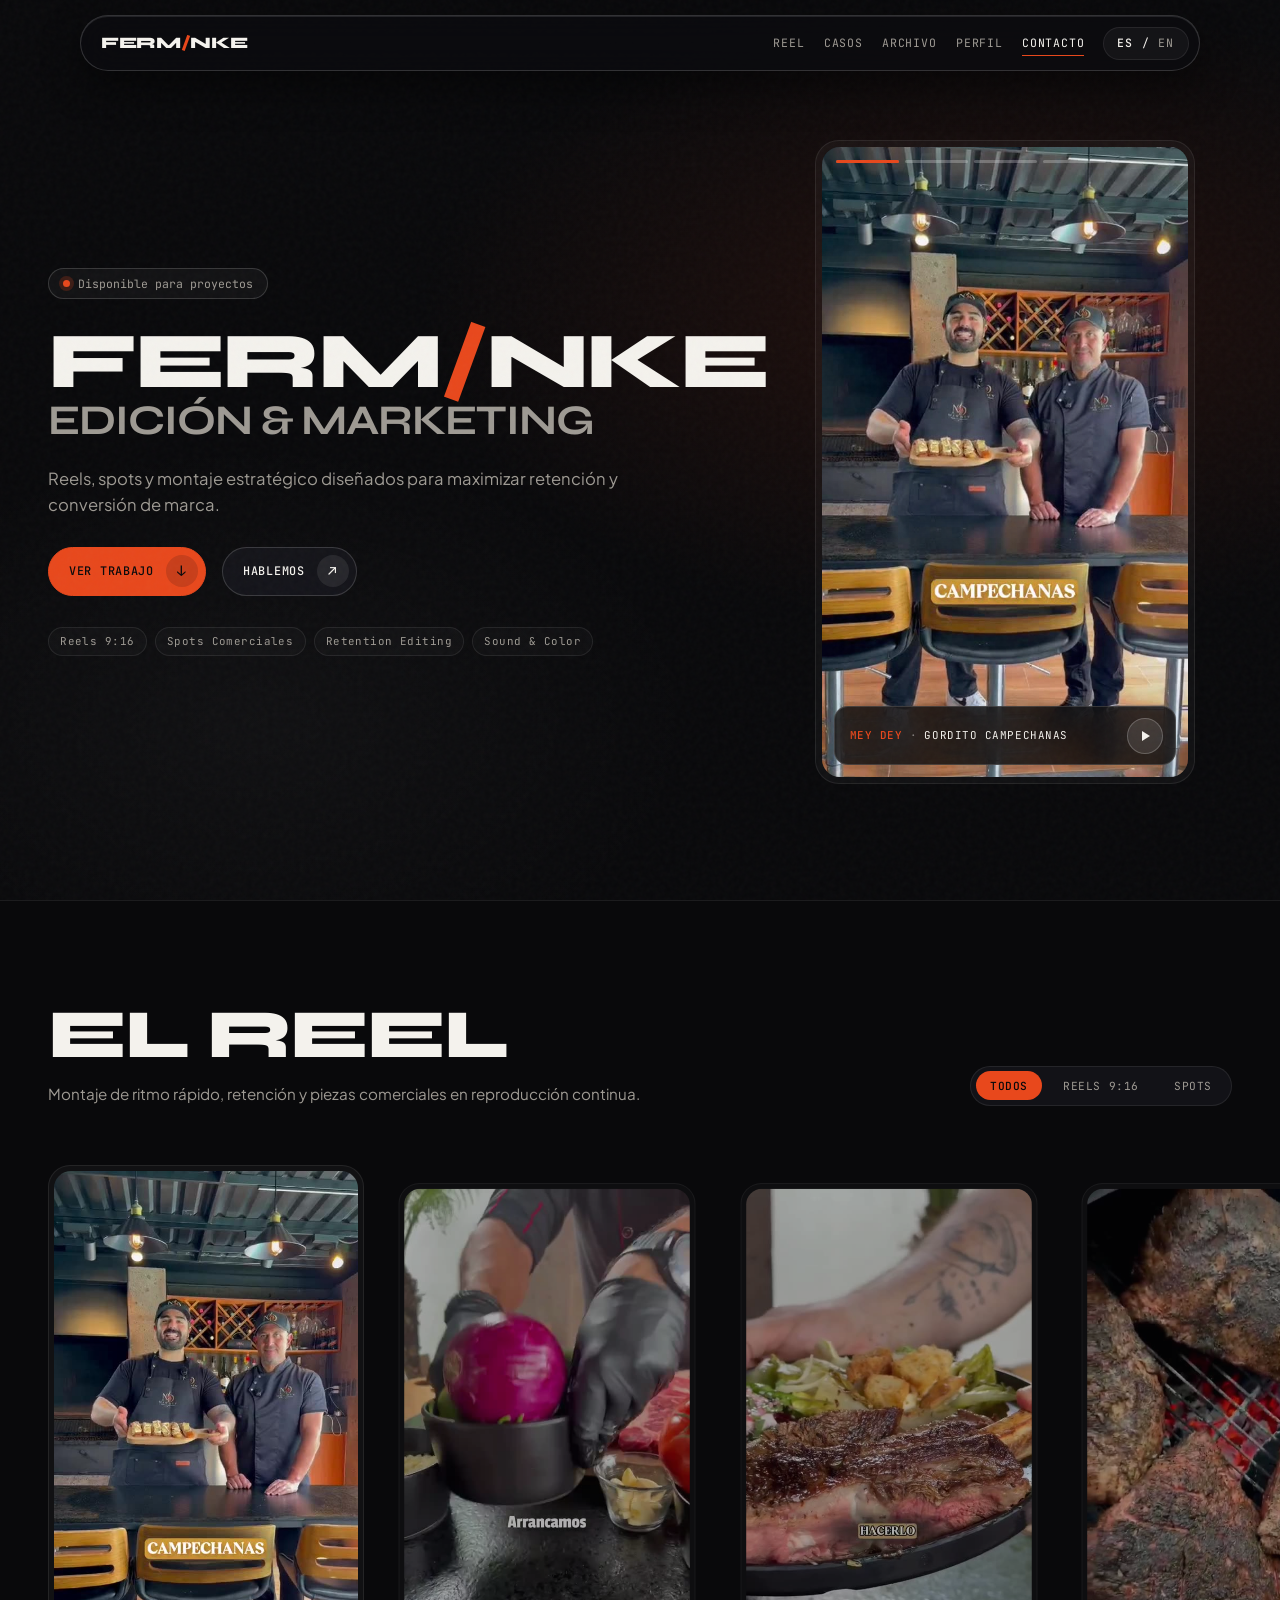
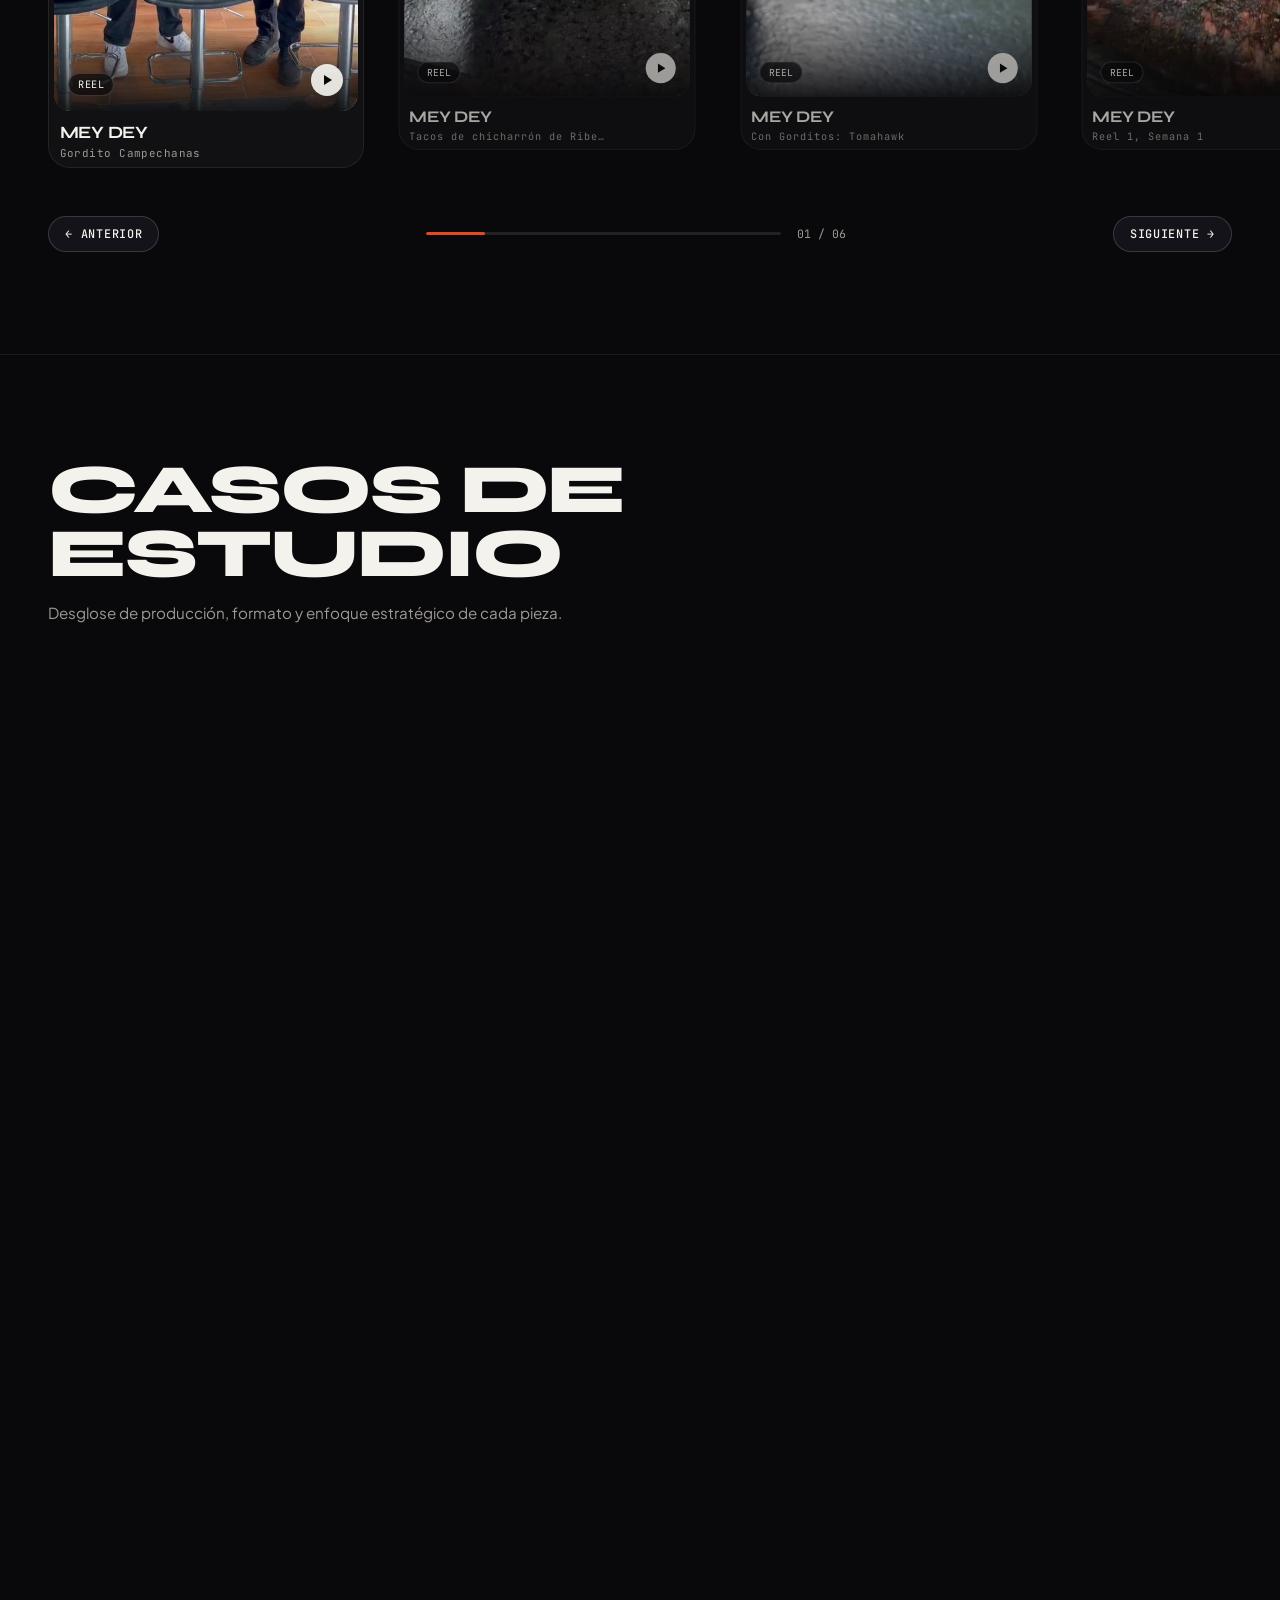
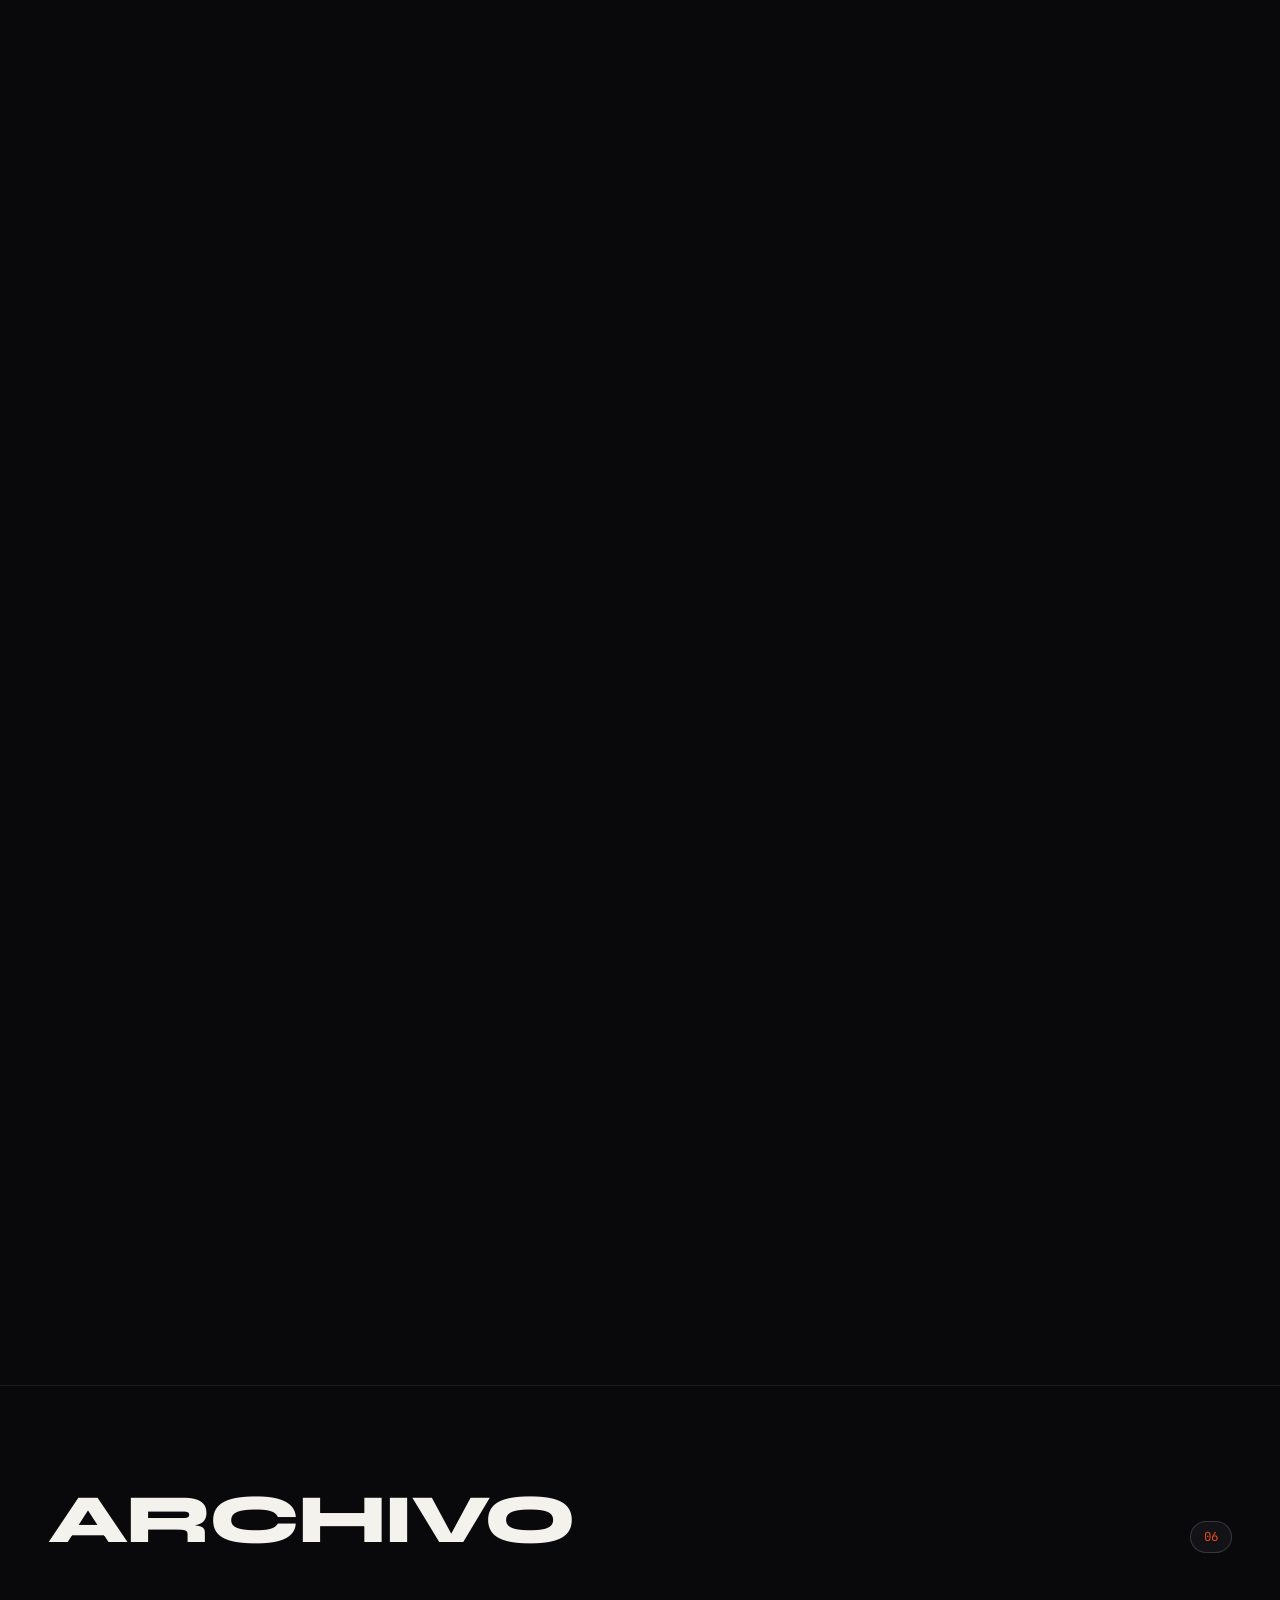
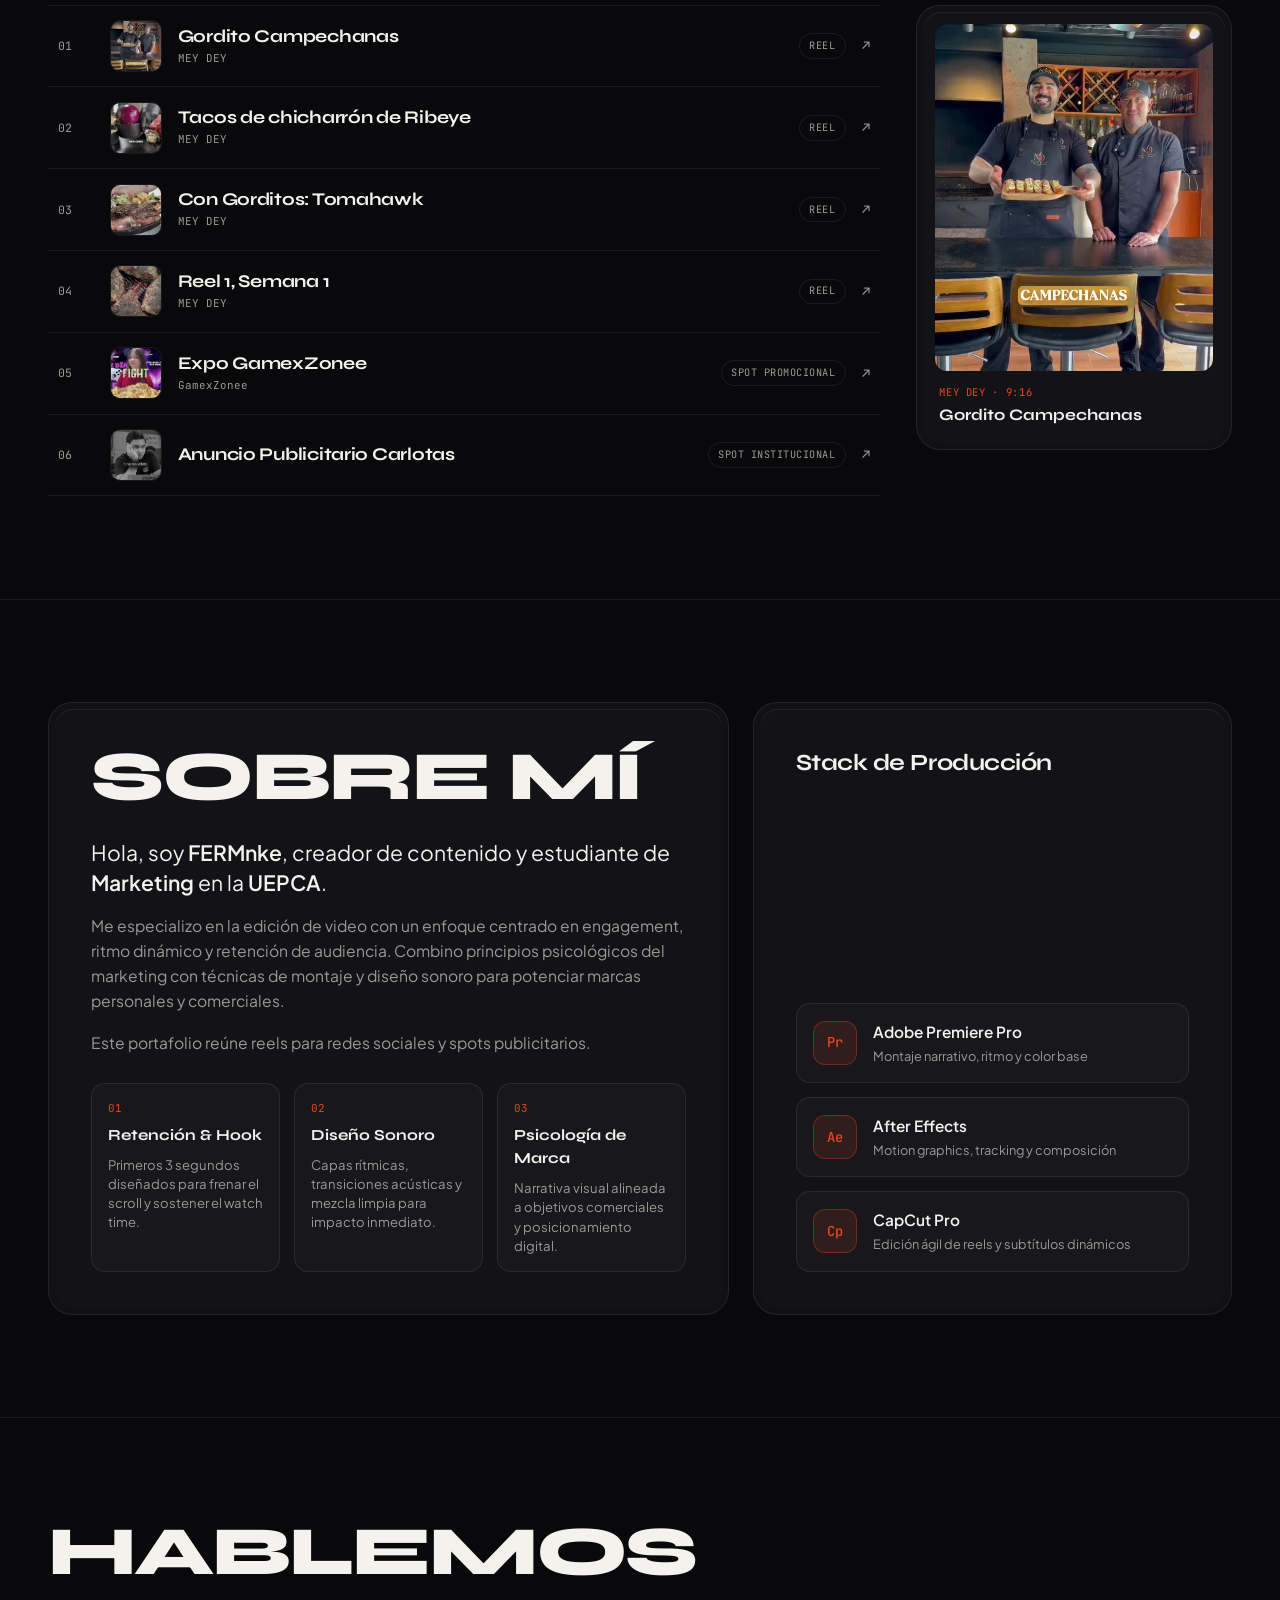
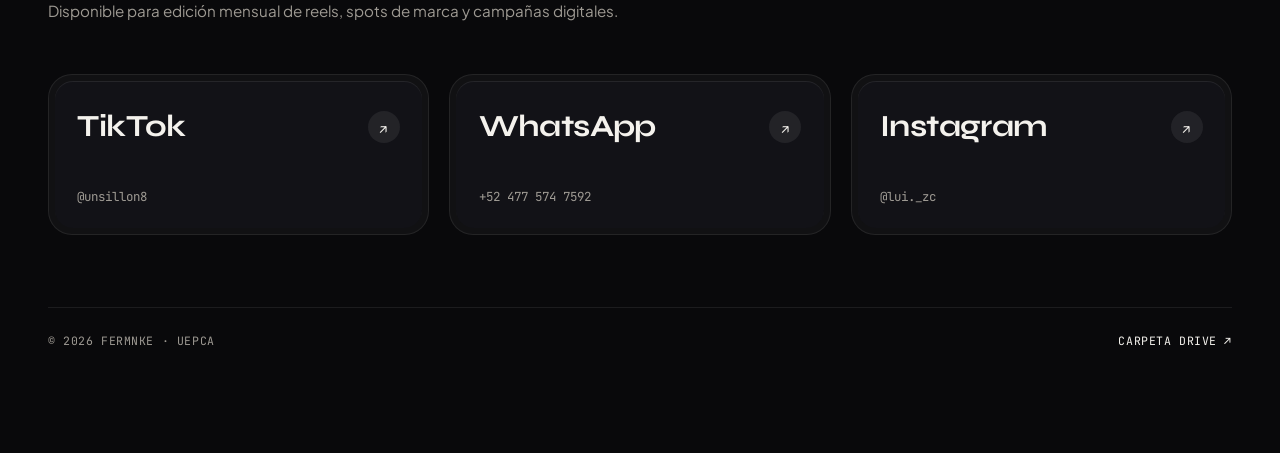
==== commit 212df513: "feat: redesign desktop bento cases, 21st.dev focal carousel, and compact mobile layout" ====
--- a/index.html
+++ b/index.html
@@ -4,28 +4,30 @@
 <head>
   <meta charset="UTF-8" />
   <meta name="viewport" content="width=device-width, initial-scale=1.0" />
-  <title>FERMnke — Edición de video y marketing digital</title>
+  <title>FERMnke / Edición de video y marketing digital</title>
   <meta name="description" content="Portafolio de edición de video y marketing digital: reels, spots y contenido para marcas." />
-  <link rel="icon" href="data:image/svg+xml,%3Csvg xmlns='http://www.w3.org/2000/svg' viewBox='0 0 64 64'%3E%3Crect width='64' height='64' fill='%230B0B0B'/%3E%3Ctext x='32' y='45' font-family='Arial Black,Arial' font-size='34' text-anchor='middle' fill='%23F2EFE8'%3EF%3C/text%3E%3C/svg%3E" />
+  <link rel="icon" href="data:image/svg+xml,%3Csvg xmlns='http://www.w3.org/2000/svg' viewBox='0 0 64 64'%3E%3Crect width='64' height='64' rx='14' fill='%2309090B'/%3E%3Ctext x='32' y='44' font-family='Arial Black,Arial' font-size='32' text-anchor='middle' fill='%23E8481C'%3EF%3C/text%3E%3C/svg%3E" />
 
   <link rel="preconnect" href="https://fonts.googleapis.com" />
   <link rel="preconnect" href="https://fonts.gstatic.com" crossorigin />
   <link
-    href="https://fonts.googleapis.com/css2?family=Anton&family=IBM+Plex+Mono:wght@400;500&family=Newsreader:ital,opsz,wght@0,6..72,400;0,6..72,500;1,6..72,400&display=swap"
+    href="https://fonts.googleapis.com/css2?family=JetBrains+Mono:wght@400;500&family=Plus+Jakarta+Sans:ital,wght@0,400;0,500;0,600;0,700;1,400&family=Syne:wght@600;700;800&display=swap"
     rel="stylesheet" />
 
   <link rel="stylesheet" href="assets/css/styles.css" />
 </head>
 
 <body data-palette="ink">
+  <div class="ambient-grain" aria-hidden="true"></div>
 
   <header class="site-nav">
-    <a class="nav-logo" href="#inicio">FERMnke</a>
+    <a class="nav-logo" href="#inicio">FERM<span class="nav-slash">/</span>NKE</a>
 
     <div class="nav-actions">
       <nav class="nav-links" aria-label="Principal">
         <a href="#reel" data-i18n="nav_reel">Reel</a>
         <a href="#casos" data-i18n="nav_cases">Casos</a>
+        <a href="#indice" data-i18n="nav_index">Archivo</a>
         <a href="#perfil" data-i18n="nav_profile">Perfil</a>
         <a href="#contacto" data-i18n="nav_contact">Contacto</a>
       </nav>
@@ -36,131 +38,320 @@
         <button type="button" data-lang="en" aria-pressed="false" aria-label="English">EN</button>
       </div>
 
-      <button type="button" class="menu-btn" id="menuBtn" data-i18n="nav_menu" aria-expanded="false"
-        aria-controls="menuOverlay">Menú</button>
+      <button type="button" class="menu-btn" id="menuBtn" aria-expanded="false" aria-controls="menuOverlay" aria-label="Menú">
+        <span class="menu-btn-bars" aria-hidden="true">
+          <span class="menu-bar"></span>
+          <span class="menu-bar"></span>
+        </span>
+        <span class="menu-btn-label" data-i18n="nav_menu">Menú</span>
+      </button>
     </div>
   </header>
 
   <div class="menu-overlay" id="menuOverlay" hidden>
     <nav aria-label="Menú">
-      <a href="#inicio" data-i18n="nav_home">Inicio</a>
-      <a href="#reel" data-i18n="nav_reel">Reel</a>
-      <a href="#casos" data-i18n="nav_cases">Casos</a>
-      <a href="#indice" data-i18n="nav_index">Índice</a>
-      <a href="#perfil" data-i18n="nav_profile">Perfil</a>
-      <a href="#contacto" data-i18n="nav_contact">Contacto</a>
+      <a href="#inicio" style="--stagger: 0" data-i18n="nav_home">Inicio</a>
+      <a href="#reel" style="--stagger: 1" data-i18n="nav_reel">Reel</a>
+      <a href="#casos" style="--stagger: 2" data-i18n="nav_cases">Casos</a>
+      <a href="#indice" style="--stagger: 3" data-i18n="nav_index">Archivo</a>
+      <a href="#perfil" style="--stagger: 4" data-i18n="nav_profile">Perfil</a>
+      <a href="#contacto" style="--stagger: 5" data-i18n="nav_contact">Contacto</a>
     </nav>
   </div>
 
   <main>
 
-    <section id="inicio" class="hero" data-palette="ink" aria-labelledby="heroTitle">
-      <div class="hero-left">
-        <h1 class="hero-wordmark" id="heroTitle">
-          <span class="line">FERM</span>
-          <span class="line">/NKE</span>
-        </h1>
-        <p class="hero-tagline" data-i18n="hero_tagline">Edición de video y marketing digital</p>
-        <div class="hero-links">
-          <a href="#reel" data-i18n="hero_work">Ver trabajo ↓</a>
-          <a href="#contacto" data-i18n="hero_contact">Contacto ↗</a>
-        </div>
-      </div>
-
-      <div class="hero-right">
-        <div class="hero-stage" id="heroStage" aria-hidden="true"></div>
-        <div class="hero-caption">
-          <span id="heroClient"></span>
-          <span class="hero-sep" id="heroSep" aria-hidden="true">—</span>
-          <span id="heroTitleLabel"></span>
-        </div>
-      </div>
-    </section>
-
-    <section id="reel" data-palette="paper" aria-labelledby="reelTitle">
-      <h2 class="display" id="reelTitle" data-i18n="reel_title">EL REEL</h2>
-
-      <div class="reel-viewport">
-        <div class="reel-track" id="reelTrack" tabindex="0" role="region" aria-label="Carrusel de videos"
-          data-i18n-aria="reel_region">
-        </div>
-      </div>
-
-      <div class="reel-controls" id="reelControls">
-        <button type="button" id="reelPrev" data-i18n="reel_prev">← Anterior</button>
-        <button type="button" id="reelNext" data-i18n="reel_next">Siguiente →</button>
-      </div>
-    </section>
-
-    <section id="casos" data-palette="paper" aria-labelledby="casosTitle">
-      <h2 class="display" id="casosTitle" data-i18n="cases_title">CASOS</h2>
-      <div id="casesList"></div>
-    </section>
-
-    <section id="indice" data-palette="paper" aria-labelledby="indiceTitle">
-      <h2 class="display" id="indiceTitle" data-i18n="index_title">ÍNDICE</h2>
-      <div class="index-list" id="indexList" role="list" aria-label="Índice de proyectos"
-        data-i18n-aria="index_region"></div>
-    </section>
-
-    <section id="perfil" data-palette="ember" aria-labelledby="perfilTitle">
-      <div class="split">
-        <h2 class="display" id="perfilTitle" data-i18n="profile_title">SOBRE MÍ</h2>
-
-        <div class="profile-copy">
-          <p class="lede" data-i18n="about_p1" data-i18n-html="true">Hola, soy <strong>FERMnke</strong>, creador de
-            contenido y estudiante de <strong>Marketing</strong> en la <strong>UEPCA</strong>.</p>
-          <p data-i18n="about_p2">Me especializo en la edición de video con un enfoque centrado en engagement, ritmo
-            dinámico y retención de audiencia. Combino principios psicológicos del marketing con técnicas de montaje y
-            diseño sonoro para potenciar marcas personales y comerciales.</p>
-          <p data-i18n="about_p3">Este portafolio reúne reels para redes sociales y spots publicitarios.</p>
-
-          <h3 class="tools-title" data-i18n="tools_title">Herramientas</h3>
-          <ul class="tools-list">
-            <li>Adobe Premiere Pro</li>
-            <li>CapCut Pro</li>
-            <li>After Effects</li>
+    <section id="inicio" class="hero" aria-labelledby="heroTitle">
+      <div class="section-inner hero-grid">
+        <div class="hero-left">
+          <div class="hero-badge">
+            <span class="status-dot" aria-hidden="true"></span>
+            <span data-i18n="hero_badge">Disponible para proyectos</span>
+          </div>
+
+          <h1 class="hero-wordmark" id="heroTitle">
+            <span class="line">FERM<span class="accent-slash">/</span>NKE</span>
+            <span class="line hero-subdisplay" data-i18n="hero_display">EDICIÓN &amp; MARKETING</span>
+          </h1>
+
+          <p class="hero-tagline" data-i18n="hero_tagline">
+            Reels, spots y montaje estratégico diseñados para maximizar retención y conversión de marca.
+          </p>
+
+          <div class="hero-links">
+            <a class="btn-primary" href="#reel">
+              <span data-i18n="hero_work">Ver trabajo</span>
+              <span class="btn-circle" aria-hidden="true">↓</span>
+            </a>
+            <a class="btn-glass" href="#contacto">
+              <span data-i18n="hero_contact">Hablemos</span>
+              <span class="btn-circle" aria-hidden="true">↗</span>
+            </a>
+          </div>
+
+          <ul class="hero-pills" aria-label="Especialidades">
+            <li data-i18n="pill_reels">Reels 9:16</li>
+            <li data-i18n="pill_spots">Spots Comerciales</li>
+            <li data-i18n="pill_retention">Retention Editing</li>
+            <li data-i18n="pill_sound">Sound &amp; Color</li>
           </ul>
         </div>
-      </div>
-    </section>
-
-    <section id="contacto" data-palette="ink" aria-labelledby="contactoTitle">
-      <h2 class="display" id="contactoTitle" data-i18n="contact_title">HABLEMOS</h2>
-
-      <div class="contact-links">
-        <a class="contact-link" href="https://www.tiktok.com/@unsillon8" target="_blank"
-          rel="noopener noreferrer">
-          <span class="contact-name">TikTok</span>
-          <span class="contact-meta">@unsillon8 ↗</span>
-        </a>
-        <a class="contact-link" href="https://wa.me/5214775747592" target="_blank" rel="noopener noreferrer">
-          <span class="contact-name">WhatsApp</span>
-          <span class="contact-meta">+52 477 574 7592 ↗</span>
-        </a>
-        <a class="contact-link" href="https://www.instagram.com/lui._zc" target="_blank" rel="noopener noreferrer">
-          <span class="contact-name">Instagram</span>
-          <span class="contact-meta">@lui._zc ↗</span>
-        </a>
-      </div>
-
-      <footer class="footer">
-        <span data-i18n="footer_text">© 2026 FERMnke · UEPCA</span>
-      </footer>
+
+        <div class="hero-right">
+          <div class="hero-monitor-shell bezel-shell spotlight-card">
+            <div class="hero-monitor-core bezel-core">
+              <div class="hero-ambient" id="heroAmbient" aria-hidden="true"></div>
+              <div class="hero-progress" id="heroProgress" role="tablist" aria-label="Selector de reel destacado"></div>
+              <div class="hero-stage" id="heroStage" aria-hidden="true"></div>
+              <div class="hero-caption">
+                <div class="hero-caption-text">
+                  <span id="heroClient"></span>
+                  <span class="hero-sep" id="heroSep" aria-hidden="true">·</span>
+                  <span id="heroTitleLabel"></span>
+                </div>
+                <button type="button" class="hero-play-btn" id="heroPlayBtn" aria-label="Reproducir video completo">
+                  <span class="play-triangle" aria-hidden="true"></span>
+                </button>
+              </div>
+            </div>
+          </div>
+        </div>
+      </div>
+    </section>
+
+    <section id="reel" class="section-band" aria-labelledby="reelTitle">
+      <div class="section-inner">
+        <div class="section-head reveal">
+          <div class="section-head-copy">
+            <h2 class="display" id="reelTitle" data-i18n="reel_title">EL REEL</h2>
+            <p class="section-subtitle" data-i18n="reel_subtitle">
+              Montaje de ritmo rápido, retención y piezas comerciales en reproducción continua.
+            </p>
+          </div>
+
+          <div class="reel-filters" id="reelFilters" role="group" aria-label="Filtrar por formato" data-i18n-aria="filter_region">
+            <button type="button" class="filter-pill is-active" data-filter="all" aria-pressed="true" data-i18n="filter_all">Todos</button>
+            <button type="button" class="filter-pill" data-filter="vertical" aria-pressed="false" data-i18n="filter_vertical">Reels 9:16</button>
+            <button type="button" class="filter-pill" data-filter="horizontal" aria-pressed="false" data-i18n="filter_horizontal">Spots</button>
+          </div>
+        </div>
+
+        <div class="reel-viewport">
+          <div class="reel-track" id="reelTrack" tabindex="0" role="region" aria-label="Carrusel de videos"
+            data-i18n-aria="reel_region">
+          </div>
+        </div>
+
+        <div class="reel-controls" id="reelControls">
+          <button type="button" class="btn-glass reel-nav-btn" id="reelPrev">
+            <span aria-hidden="true">←</span>
+            <span data-i18n="reel_prev">Anterior</span>
+          </button>
+
+          <div class="reel-progress-wrap" aria-hidden="true">
+            <div class="reel-progress-track">
+              <div class="reel-progress-fill" id="reelProgressFill"></div>
+            </div>
+            <span class="reel-counter" id="reelCounter">01 / 06</span>
+          </div>
+
+          <button type="button" class="btn-glass reel-nav-btn" id="reelNext">
+            <span data-i18n="reel_next">Siguiente</span>
+            <span aria-hidden="true">→</span>
+          </button>
+        </div>
+      </div>
+    </section>
+
+    <section id="casos" class="section-band" aria-labelledby="casosTitle">
+      <div class="section-inner">
+        <div class="section-head reveal">
+          <div class="section-head-copy">
+            <h2 class="display" id="casosTitle" data-i18n="cases_title">CASOS DE ESTUDIO</h2>
+            <p class="section-subtitle" data-i18n="cases_subtitle">
+              Desglose de producción, formato y enfoque estratégico de cada pieza.
+            </p>
+          </div>
+        </div>
+
+        <div class="cases-bento" id="casesList"></div>
+
+        <div class="cases-toggle-wrap" id="casesToggleWrap" hidden>
+          <button type="button" class="btn-glass" id="casesToggleBtn" data-i18n="cases_show_all">
+            Ver todos los casos
+          </button>
+        </div>
+      </div>
+    </section>
+
+    <section id="indice" class="section-band" aria-labelledby="indiceTitle">
+      <div class="section-inner">
+        <div class="section-head reveal">
+          <div class="section-head-copy">
+            <h2 class="display" id="indiceTitle" data-i18n="index_title">ARCHIVO</h2>
+          </div>
+          <span class="index-count-badge" id="indexCount">00</span>
+        </div>
+
+        <div class="index-layout">
+          <div class="index-list" id="indexList" role="list" aria-label="Índice de proyectos"
+            data-i18n-aria="index_region"></div>
+
+          <aside class="index-preview bezel-shell" id="indexPreview" aria-hidden="true">
+            <div class="bezel-core index-preview-core">
+              <div class="index-preview-media">
+                <img id="indexPreviewImg" alt="" />
+              </div>
+              <div class="index-preview-meta">
+                <span id="indexPreviewClient"></span>
+                <strong id="indexPreviewTitle"></strong>
+              </div>
+            </div>
+          </aside>
+        </div>
+      </div>
+    </section>
+
+    <section id="perfil" class="section-band" aria-labelledby="perfilTitle">
+      <div class="section-inner">
+        <div class="profile-bento">
+          <div class="profile-main-card bezel-shell spotlight-card reveal">
+            <div class="bezel-core profile-main-core">
+              <h2 class="display" id="perfilTitle" data-i18n="profile_title">SOBRE MÍ</h2>
+
+              <div class="profile-copy">
+                <p class="lede" data-i18n="about_p1" data-i18n-html="true">Hola, soy <strong>FERMnke</strong>, creador de
+                  contenido y estudiante de <strong>Marketing</strong> en la <strong>UEPCA</strong>.</p>
+                <p data-i18n="about_p2">Me especializo en la edición de video con un enfoque centrado en engagement, ritmo
+                  dinámico y retención de audiencia. Combino principios psicológicos del marketing con técnicas de montaje y
+                  diseño sonoro para potenciar marcas personales y comerciales.</p>
+                <p data-i18n="about_p3">Este portafolio reúne reels para redes sociales y spots publicitarios.</p>
+              </div>
+
+              <div class="methodology-grid">
+                <article class="method-item">
+                  <span class="method-index">01</span>
+                  <h3 data-i18n="method_1_title">Retención &amp; Hook</h3>
+                  <p data-i18n="method_1_desc">Primeros 3 segundos diseñados para frenar el scroll y sostener el watch time.</p>
+                </article>
+                <article class="method-item">
+                  <span class="method-index">02</span>
+                  <h3 data-i18n="method_2_title">Diseño Sonoro</h3>
+                  <p data-i18n="method_2_desc">Capas rítmicas, transiciones acústicas y mezcla limpia para impacto inmediato.</p>
+                </article>
+                <article class="method-item">
+                  <span class="method-index">03</span>
+                  <h3 data-i18n="method_3_title">Psicología de Marca</h3>
+                  <p data-i18n="method_3_desc">Narrativa visual alineada a objetivos comerciales y posicionamiento digital.</p>
+                </article>
+              </div>
+            </div>
+          </div>
+
+          <div class="profile-stack-card bezel-shell spotlight-card reveal">
+            <div class="bezel-core profile-stack-core">
+              <h3 class="tools-title" data-i18n="tools_title">Stack de Producción</h3>
+              <ul class="tools-list">
+                <li class="tool-item">
+                  <span class="tool-badge">Pr</span>
+                  <div class="tool-meta">
+                    <strong>Adobe Premiere Pro</strong>
+                    <span data-i18n="tool_pr_role">Montaje narrativo, ritmo y color base</span>
+                  </div>
+                </li>
+                <li class="tool-item">
+                  <span class="tool-badge">Ae</span>
+                  <div class="tool-meta">
+                    <strong>After Effects</strong>
+                    <span data-i18n="tool_ae_role">Motion graphics, tracking y composición</span>
+                  </div>
+                </li>
+                <li class="tool-item">
+                  <span class="tool-badge">Cp</span>
+                  <div class="tool-meta">
+                    <strong>CapCut Pro</strong>
+                    <span data-i18n="tool_cp_role">Edición ágil de reels y subtítulos dinámicos</span>
+                  </div>
+                </li>
+              </ul>
+            </div>
+          </div>
+        </div>
+      </div>
+    </section>
+
+    <section id="contacto" class="section-band" aria-labelledby="contactoTitle">
+      <div class="section-inner">
+        <div class="section-head reveal">
+          <div class="section-head-copy">
+            <h2 class="display" id="contactoTitle" data-i18n="contact_title">HABLEMOS</h2>
+            <p class="section-subtitle" data-i18n="contact_subtitle">
+              Disponible para edición mensual de reels, spots de marca y campañas digitales.
+            </p>
+          </div>
+        </div>
+
+        <div class="contact-links">
+          <a class="contact-card bezel-shell spotlight-card reveal" href="https://www.tiktok.com/@unsillon8" target="_blank"
+            rel="noopener noreferrer">
+            <div class="bezel-core contact-card-core">
+              <div class="contact-card-top">
+                <span class="contact-platform">TikTok</span>
+                <span class="btn-circle" aria-hidden="true">↗</span>
+              </div>
+              <span class="contact-handle">@unsillon8</span>
+            </div>
+          </a>
+
+          <a class="contact-card bezel-shell spotlight-card reveal" href="https://wa.me/5214775747592" target="_blank"
+            rel="noopener noreferrer">
+            <div class="bezel-core contact-card-core">
+              <div class="contact-card-top">
+                <span class="contact-platform">WhatsApp</span>
+                <span class="btn-circle" aria-hidden="true">↗</span>
+              </div>
+              <span class="contact-handle">+52 477 574 7592</span>
+            </div>
+          </a>
+
+          <a class="contact-card bezel-shell spotlight-card reveal" href="https://www.instagram.com/lui._zc" target="_blank"
+            rel="noopener noreferrer">
+            <div class="bezel-core contact-card-core">
+              <div class="contact-card-top">
+                <span class="contact-platform">Instagram</span>
+                <span class="btn-circle" aria-hidden="true">↗</span>
+              </div>
+              <span class="contact-handle">@lui._zc</span>
+            </div>
+          </a>
+        </div>
+
+        <footer class="footer">
+          <span data-i18n="footer_text">© 2026 FERMnke · UEPCA</span>
+          <a class="footer-drive-link" href="https://drive.google.com/drive/folders/1ydixa37LrvgI_I5NX1gF9aGJPm3SkaNG"
+            target="_blank" rel="noopener noreferrer" data-i18n="footer_drive">
+            Carpeta Drive ↗
+          </a>
+        </footer>
+      </div>
     </section>
 
   </main>
 
   <dialog class="video-modal" id="videoModal" aria-labelledby="modalTitle">
-    <div class="modal-inner">
-      <div class="modal-bar">
-        <span id="modalTitle"></span>
-        <a id="modalDrive" href="#" target="_blank" rel="noopener noreferrer" data-i18n="modal_drive">Ver en Drive ↗</a>
-        <button type="button" id="modalPrev" data-i18n="modal_prev">Anterior</button>
-        <button type="button" id="modalNext" data-i18n="modal_next">Siguiente</button>
-        <button type="button" id="modalClose" data-i18n="modal_close">Cerrar</button>
-      </div>
-      <div class="modal-frame" id="modalFrame"></div>
+    <div class="modal-shell bezel-shell">
+      <div class="modal-inner bezel-core">
+        <div class="modal-bar">
+          <span id="modalTitle"></span>
+          <div class="modal-bar-actions">
+            <a id="modalDrive" href="#" target="_blank" rel="noopener noreferrer" data-i18n="modal_drive">Ver en Drive ↗</a>
+            <button type="button" id="modalPrev" data-i18n="modal_prev">Anterior</button>
+            <button type="button" id="modalNext" data-i18n="modal_next">Siguiente</button>
+            <button type="button" id="modalClose" data-i18n="modal_close">Cerrar</button>
+          </div>
+        </div>
+        <div class="modal-frame" id="modalFrame"></div>
+      </div>
     </div>
   </dialog>
 
--- a/assets/css/styles.css
+++ b/assets/css/styles.css
@@ -1,20 +1,31 @@
 /* =========================================================
-   FERMnke — revista impresa de un montajista
+   FERMnke / Dark Cinema & 21st.dev Interactive Architecture
    ========================================================= */
 
 :root {
-  --ink: #0B0B0B;
-  --paper: #F2EFE8;
+  --bg: #09090B;
+  --surface-shell: rgba(255, 255, 255, 0.035);
+  --surface-core: #121217;
+  --surface-elevated: #18181F;
+  --border-subtle: rgba(255, 255, 255, 0.08);
+  --border-highlight: rgba(255, 255, 255, 0.16);
+  --fg: #F4F2ED;
+  --fg-muted: #9E9A93;
   --ember: #E8481C;
-  --grey: #8A8780;
-
-  --bg: var(--ink);
-  --fg: var(--paper);
-
-  --gutter: clamp(1rem, 4vw, 3.5rem);
-  --font-display: 'Anton', Impact, 'Arial Narrow', sans-serif;
-  --font-serif: 'Newsreader', Georgia, 'Times New Roman', serif;
-  --font-mono: 'IBM Plex Mono', ui-monospace, SFMono-Regular, Menlo, monospace;
+  --ember-soft: rgba(232, 72, 28, 0.14);
+
+  --gutter: clamp(1rem, 4vw, 3rem);
+  --container-max: 1380px;
+  --radius-shell: 24px;
+  --radius-core: 18px;
+  --radius-pill: 999px;
+
+  --font-display: 'Syne', sans-serif;
+  --font-sans: 'Plus Jakarta Sans', -apple-system, BlinkMacSystemFont, sans-serif;
+  --font-mono: 'JetBrains Mono', ui-monospace, SFMono-Regular, Menlo, monospace;
+
+  --ease-spring: cubic-bezier(0.16, 1, 0.3, 1);
+  --ease-fluid: cubic-bezier(0.32, 0.72, 0, 1);
 }
 
 *,
@@ -24,7 +35,7 @@
 }
 
 html {
-  background: var(--ink);
+  background: var(--bg);
   scroll-behavior: smooth;
   -webkit-text-size-adjust: 100%;
 }
@@ -33,48 +44,11 @@
   margin: 0;
   background-color: var(--bg);
   color: var(--fg);
-  font-family: var(--font-serif);
-  font-size: 1.05rem;
-  line-height: 1.5;
+  font-family: var(--font-sans);
+  font-size: 1rem;
+  line-height: 1.55;
   overflow-x: clip;
-  transition: background-color 400ms ease, color 400ms ease;
-}
-
-body[data-palette='ink'] {
-  --bg: var(--ink);
-  --fg: var(--paper);
-}
-
-body[data-palette='paper'] {
-  --bg: var(--paper);
-  --fg: var(--ink);
-}
-
-body[data-palette='ember'] {
-  --bg: var(--ember);
-  --fg: var(--ink);
-}
-
-[data-palette='ink'] {
-  --p-bg: var(--ink);
-  --p-fg: var(--paper);
-}
-
-[data-palette='paper'] {
-  --p-bg: var(--paper);
-  --p-fg: var(--ink);
-}
-
-[data-palette='ember'] {
-  --p-bg: var(--ember);
-  --p-fg: var(--ink);
-}
-
-section[data-palette],
-article[data-palette] {
-  background: var(--p-bg);
-  color: var(--p-fg);
-  transition: background-color 400ms ease, color 400ms ease;
+  -webkit-font-smoothing: antialiased;
 }
 
 img,
@@ -86,38 +60,196 @@
   color: inherit;
 }
 
+button {
+  font-family: inherit;
+}
+
 [hidden] {
   display: none !important;
 }
 
 :focus-visible {
-  outline: 2px solid currentColor;
+  outline: 2px solid var(--ember);
   outline-offset: 3px;
 }
 
 ::selection {
   background: var(--ember);
-  color: var(--ink);
+  color: var(--fg);
 }
 
 /* ---------------------------------------------------------
-   Navegación
+   Ambient Grain Overlay (GPU-safe fixed layer)
+   --------------------------------------------------------- */
+
+.ambient-grain {
+  position: fixed;
+  inset: 0;
+  z-index: 60;
+  pointer-events: none;
+  opacity: 0.032;
+  background-image: url("data:image/svg+xml,%3Csvg viewBox='0 0 200 200' xmlns='http://www.w3.org/2000/svg'%3E%3Cfilter id='n'%3E%3CfeTurbulence type='fractalNoise' baseFrequency='0.85' numOctaves='3' stitchTiles='stitch'/%3E%3C/filter%3E%3Crect width='100%25' height='100%25' filter='url(%23n)'/%3E%3C/svg%3E");
+}
+
+/* ---------------------------------------------------------
+   Double-Bezel & 21st.dev Spotlight Card Primitives
+   --------------------------------------------------------- */
+
+.bezel-shell {
+  position: relative;
+  padding: 6px;
+  border-radius: var(--radius-shell);
+  background: var(--surface-shell);
+  border: 1px solid var(--border-subtle);
+  transition: border-color 350ms var(--ease-fluid), transform 450ms var(--ease-spring);
+}
+
+.bezel-core {
+  position: relative;
+  z-index: 1;
+  border-radius: var(--radius-core);
+  background: var(--surface-core);
+  box-shadow: inset 0 1px 0 rgba(255, 255, 255, 0.08);
+  overflow: hidden;
+}
+
+.spotlight-card::before {
+  content: '';
+  position: absolute;
+  inset: 0;
+  border-radius: inherit;
+  background: radial-gradient(
+    520px circle at var(--mouse-x, 50%) var(--mouse-y, 50%),
+    var(--ember-soft),
+    transparent 45%
+  );
+  opacity: 0;
+  transition: opacity 350ms var(--ease-fluid);
+  pointer-events: none;
+  z-index: 0;
+}
+
+.spotlight-card:hover {
+  border-color: var(--border-highlight);
+}
+
+.spotlight-card:hover::before {
+  opacity: 1;
+}
+
+/* ---------------------------------------------------------
+   Shared Buttons & Interactive Controls
+   --------------------------------------------------------- */
+
+.btn-primary,
+.btn-glass {
+  display: inline-flex;
+  align-items: center;
+  gap: 0.75rem;
+  padding: 0.45rem 0.45rem 0.45rem 1.25rem;
+  border-radius: var(--radius-pill);
+  font-family: var(--font-mono);
+  font-size: 0.74rem;
+  font-weight: 500;
+  letter-spacing: 0.06em;
+  text-transform: uppercase;
+  text-decoration: none;
+  white-space: nowrap;
+  cursor: pointer;
+  transition:
+    transform 320ms var(--ease-spring),
+    background-color 300ms var(--ease-fluid),
+    border-color 300ms var(--ease-fluid),
+    color 300ms var(--ease-fluid);
+}
+
+.btn-primary {
+  border: 1px solid var(--ember);
+  background: var(--ember);
+  color: #09090B;
+}
+
+.btn-glass {
+  border: 1px solid var(--border-highlight);
+  background: rgba(24, 24, 31, 0.72);
+  color: var(--fg);
+}
+
+.btn-circle {
+  display: inline-flex;
+  align-items: center;
+  justify-content: center;
+  width: 2rem;
+  height: 2rem;
+  border-radius: 50%;
+  font-size: 0.9rem;
+  line-height: 1;
+  transition: transform 350ms var(--ease-spring);
+}
+
+.btn-primary .btn-circle {
+  background: rgba(9, 9, 11, 0.14);
+  color: #09090B;
+}
+
+.btn-glass .btn-circle {
+  background: rgba(255, 255, 255, 0.08);
+  color: var(--fg);
+}
+
+.btn-primary:hover .btn-circle,
+.btn-glass:hover .btn-circle,
+.contact-card:hover .btn-circle {
+  transform: translate(2px, -1px) scale(1.06);
+}
+
+.btn-primary:active,
+.btn-glass:active,
+.filter-pill:active,
+.case-open:active {
+  transform: scale(0.98);
+}
+
+.btn-glass:hover,
+.btn-glass:focus-visible {
+  border-color: var(--fg);
+  background: rgba(255, 255, 255, 0.1);
+}
+
+.btn-primary:hover,
+.btn-primary:focus-visible {
+  background: #f55a2f;
+  border-color: #f55a2f;
+}
+
+/* ---------------------------------------------------------
+   Floating Island Navigation
    --------------------------------------------------------- */
 
 .site-nav {
   position: fixed;
-  inset: 0 0 auto 0;
+  top: 0.95rem;
+  left: 50%;
+  transform: translateX(-50%);
   z-index: 100;
   display: flex;
   align-items: center;
   justify-content: space-between;
   gap: 1rem;
-  padding: 0.9rem var(--gutter);
-  background-color: inherit;
-  color: inherit;
-  transition: background-color 400ms ease, color 400ms ease;
-  font-family: var(--font-mono);
-  font-size: 0.74rem;
+  width: min(calc(100% - 1.5rem), 1120px);
+  height: 56px;
+  max-height: 64px;
+  padding: 0.5rem 0.65rem 0.5rem 1.25rem;
+  border-radius: var(--radius-pill);
+  border: 1px solid var(--border-highlight);
+  background: rgba(12, 12, 16, 0.72);
+  backdrop-filter: blur(18px) saturate(160%);
+  -webkit-backdrop-filter: blur(18px) saturate(160%);
+  box-shadow:
+    inset 0 1px 0 rgba(255, 255, 255, 0.1),
+    0 16px 40px rgba(0, 0, 0, 0.45);
+  font-family: var(--font-mono);
+  font-size: 0.72rem;
   letter-spacing: 0.07em;
   text-transform: uppercase;
 }
@@ -128,16 +260,23 @@
 
 .nav-logo {
   font-family: var(--font-display);
-  font-size: 1.1rem;
-  letter-spacing: 0.01em;
-  text-transform: none;
+  font-size: 1rem;
+  font-weight: 800;
+  letter-spacing: -0.02em;
+  text-transform: uppercase;
   line-height: 1;
+  white-space: nowrap;
+}
+
+.nav-slash,
+.accent-slash {
+  color: var(--ember);
 }
 
 .nav-actions {
   display: flex;
   align-items: center;
-  gap: 1.4rem;
+  gap: 1.15rem;
 }
 
 .nav-links {
@@ -148,6 +287,14 @@
 
 .nav-links a {
   position: relative;
+  color: var(--fg-muted);
+  transition: color 250ms var(--ease-fluid);
+}
+
+.nav-links a:hover,
+.nav-links a:focus-visible,
+.nav-links a.is-active {
+  color: var(--fg);
 }
 
 .nav-links a::after {
@@ -155,79 +302,134 @@
   position: absolute;
   left: 0;
   right: 0;
-  bottom: -0.25em;
+  bottom: -0.3em;
   height: 1px;
-  background: currentColor;
+  background: var(--ember);
   transform: scaleX(0);
   transform-origin: left;
-  transition: transform 250ms ease;
+  transition: transform 280ms var(--ease-spring);
 }
 
 .nav-links a:hover::after,
-.nav-links a:focus-visible::after {
+.nav-links a:focus-visible::after,
+.nav-links a.is-active::after {
   transform: scaleX(1);
 }
 
 .lang-switch {
-  display: flex;
-  align-items: center;
-  gap: 0.3rem;
+  display: inline-flex;
+  align-items: center;
+  gap: 0.25rem;
+  padding: 0.25rem 0.55rem;
+  border-radius: var(--radius-pill);
+  border: 1px solid var(--border-subtle);
+  background: rgba(255, 255, 255, 0.04);
 }
 
 .lang-switch button {
-  padding: 0.1rem 0.15rem;
+  padding: 0.15rem 0.3rem;
   border: 0;
   background: none;
-  color: inherit;
+  color: var(--fg-muted);
   font: inherit;
   letter-spacing: inherit;
   cursor: pointer;
-  opacity: 0.55;
+  transition: color 220ms ease;
 }
 
 .lang-switch button[aria-pressed='true'] {
-  opacity: 1;
-  text-decoration: underline;
-  text-underline-offset: 0.25em;
+  color: var(--fg);
+  font-weight: 500;
 }
 
 .menu-btn {
   display: none;
-  padding: 0.2rem 0;
-  border: 0;
-  background: none;
-  color: inherit;
+  align-items: center;
+  gap: 0.55rem;
+  padding: 0.45rem 0.85rem;
+  border: 1px solid var(--border-highlight);
+  border-radius: var(--radius-pill);
+  background: rgba(255, 255, 255, 0.06);
+  color: var(--fg);
   font: inherit;
   letter-spacing: inherit;
   text-transform: uppercase;
   cursor: pointer;
 }
 
+.menu-btn-bars {
+  position: relative;
+  display: inline-flex;
+  flex-direction: column;
+  justify-content: center;
+  width: 14px;
+  height: 12px;
+}
+
+.menu-bar {
+  position: absolute;
+  left: 0;
+  width: 14px;
+  height: 1.5px;
+  background: currentColor;
+  transition: transform 360ms var(--ease-spring);
+}
+
+.menu-bar:first-child {
+  transform: translateY(-3px);
+}
+
+.menu-bar:last-child {
+  transform: translateY(3px);
+}
+
+.menu-btn[aria-expanded='true'] .menu-bar:first-child {
+  transform: translateY(0) rotate(45deg);
+}
+
+.menu-btn[aria-expanded='true'] .menu-bar:last-child {
+  transform: translateY(0) rotate(-45deg);
+}
+
 .menu-overlay {
   position: fixed;
   inset: 0;
   z-index: 90;
   display: flex;
   align-items: center;
-  padding: var(--gutter);
-  background: var(--ink);
-  color: var(--paper);
+  padding: 6rem var(--gutter) var(--gutter);
+  background: rgba(9, 9, 11, 0.92);
+  backdrop-filter: blur(28px);
+  -webkit-backdrop-filter: blur(28px);
+  color: var(--fg);
 }
 
 .menu-overlay nav {
   display: flex;
   flex-direction: column;
-  gap: 0.35rem;
+  gap: 0.5rem;
   width: 100%;
 }
 
 .menu-overlay a {
   font-family: var(--font-display);
-  font-size: clamp(2.4rem, 11vw, 6rem);
+  font-size: clamp(2.2rem, 11vw, 5.2rem);
+  font-weight: 800;
   line-height: 0.95;
-  letter-spacing: -0.02em;
+  letter-spacing: -0.03em;
   text-transform: uppercase;
   text-decoration: none;
+  opacity: 0;
+  transform: translateY(24px);
+  animation: menuReveal 480ms var(--ease-spring) forwards;
+  animation-delay: calc(var(--stagger, 0) * 55ms);
+}
+
+@keyframes menuReveal {
+  to {
+    opacity: 1;
+    transform: translateY(0);
+  }
 }
 
 .menu-overlay a:hover,
@@ -240,31 +442,127 @@
 }
 
 /* ---------------------------------------------------------
-   Hero
+   Layout Containers & Section Headers
    --------------------------------------------------------- */
 
+main {
+  display: block;
+}
+
+.section-inner {
+  width: 100%;
+  max-width: var(--container-max);
+  margin-inline: auto;
+}
+
+.section-band {
+  padding: clamp(4.5rem, 8vw, 7.5rem) var(--gutter);
+  border-top: 1px solid var(--border-subtle);
+  scroll-margin-top: 4.5rem;
+}
+
+.section-head {
+  display: flex;
+  flex-wrap: wrap;
+  align-items: flex-end;
+  justify-content: space-between;
+  gap: 1.25rem 2rem;
+  margin-bottom: clamp(2rem, 4vw, 3.25rem);
+}
+
+.section-head-copy {
+  max-width: 65ch;
+}
+
+.display {
+  margin: 0;
+  font-family: var(--font-display);
+  font-size: clamp(2.4rem, 5.4vw, 4.6rem);
+  font-weight: 800;
+  line-height: 0.94;
+  letter-spacing: -0.03em;
+  text-transform: uppercase;
+}
+
+.section-subtitle {
+  margin: 0.85rem 0 0;
+  max-width: 56ch;
+  color: var(--fg-muted);
+  font-size: clamp(0.95rem, 1.15vw, 1.08rem);
+  line-height: 1.55;
+}
+
+/* Scroll reveal animation */
+.reveal {
+  opacity: 0;
+  transform: translateY(22px);
+  transition:
+    opacity 680ms var(--ease-spring),
+    transform 680ms var(--ease-spring);
+}
+
+.reveal.is-visible {
+  opacity: 1;
+  transform: translateY(0);
+}
+
+/* ---------------------------------------------------------
+   Hero Section
+   --------------------------------------------------------- */
+
 .hero {
+  position: relative;
+  min-height: 100dvh;
+  display: flex;
+  align-items: center;
+  padding: 5.5rem var(--gutter) clamp(2.5rem, 5vw, 4rem);
+  background:
+    radial-gradient(ellipse 65% 50% at 78% 35%, rgba(232, 72, 28, 0.11), transparent 70%),
+    radial-gradient(ellipse 50% 45% at 20% 80%, rgba(255, 255, 255, 0.03), transparent 70%);
+}
+
+.hero-grid {
   display: grid;
-  grid-template-columns: 1fr 1fr;
-  min-height: 100svh;
-  padding: 0;
+  grid-template-columns: minmax(0, 1.25fr) minmax(0, 0.85fr);
+  gap: clamp(2rem, 5vw, 4.5rem);
+  align-items: center;
 }
 
 .hero-left {
   display: flex;
   flex-direction: column;
-  justify-content: center;
-  gap: clamp(1.25rem, 3vw, 2.5rem);
-  padding: calc(var(--gutter) + 3rem) var(--gutter) var(--gutter);
+  align-items: flex-start;
+  gap: clamp(1.15rem, 2vw, 1.65rem);
+}
+
+.hero-badge {
+  display: inline-flex;
+  align-items: center;
+  gap: 0.55rem;
+  padding: 0.35rem 0.85rem;
+  border-radius: var(--radius-pill);
+  border: 1px solid var(--border-highlight);
+  background: rgba(255, 255, 255, 0.04);
+  font-family: var(--font-mono);
+  font-size: 0.72rem;
+  color: var(--fg-muted);
+}
+
+.status-dot {
+  width: 7px;
+  height: 7px;
+  border-radius: 50%;
+  background: var(--ember);
+  box-shadow: 0 0 0 4px rgba(232, 72, 28, 0.2);
 }
 
 .hero-wordmark {
   margin: 0;
   font-family: var(--font-display);
-  font-size: clamp(3.5rem, 14vw, 13rem);
-  font-weight: 400;
-  line-height: 0.82;
-  letter-spacing: -0.03em;
+  font-size: clamp(2.75rem, 6.2vw, 5.75rem);
+  font-weight: 800;
+  line-height: 0.92;
+  letter-spacing: -0.035em;
   text-transform: uppercase;
 }
 
@@ -272,53 +570,139 @@
   display: block;
 }
 
+.hero-subdisplay {
+  color: var(--fg-muted);
+  font-size: clamp(1.65rem, 3.3vw, 3.1rem);
+  font-weight: 700;
+  letter-spacing: -0.025em;
+  margin-top: 0.25rem;
+}
+
 .hero-tagline {
-  max-width: 22ch;
+  max-width: 48ch;
   margin: 0;
-  font-family: var(--font-serif);
-  font-style: italic;
-  font-size: clamp(1.2rem, 2.2vw, 1.9rem);
-  line-height: 1.15;
+  color: var(--fg-muted);
+  font-size: clamp(1rem, 1.3vw, 1.2rem);
+  line-height: 1.55;
 }
 
 .hero-links {
   display: flex;
   flex-wrap: wrap;
-  gap: 1.5rem 2rem;
-  font-family: var(--font-mono);
-  font-size: 0.76rem;
-  letter-spacing: 0.07em;
-  text-transform: uppercase;
-}
-
-.hero-links a {
-  padding-bottom: 0.2rem;
-  border-bottom: 1px solid currentColor;
-  text-decoration: none;
-}
-
-.hero-links a:hover,
-.hero-links a:focus-visible {
-  color: var(--ember);
-}
-
+  gap: 0.85rem 1rem;
+  margin-top: 0.25rem;
+}
+
+.hero-pills {
+  display: flex;
+  flex-wrap: wrap;
+  gap: 0.5rem;
+  margin: 0.35rem 0 0;
+  padding: 0;
+  list-style: none;
+}
+
+.hero-pills li {
+  padding: 0.32rem 0.7rem;
+  border-radius: var(--radius-pill);
+  border: 1px solid var(--border-subtle);
+  background: rgba(255, 255, 255, 0.025);
+  color: var(--fg-muted);
+  font-family: var(--font-mono);
+  font-size: 0.68rem;
+  letter-spacing: 0.04em;
+}
+
+/* Hero Double-Bezel Studio Monitor */
 .hero-right {
+  display: flex;
+  justify-content: center;
+  align-items: center;
+}
+
+.hero-monitor-shell {
+  width: min(100%, 380px);
+}
+
+.hero-monitor-core {
   position: relative;
-  min-height: 50svh;
+  aspect-ratio: 9 / 15.5;
+  background: #050507;
+}
+
+.hero-ambient {
+  position: absolute;
+  inset: -12%;
+  z-index: 0;
+  background-size: cover;
+  background-position: center;
+  filter: blur(40px) saturate(1.4);
+  opacity: 0.26;
+  transition: background-image 600ms ease;
+  pointer-events: none;
+}
+
+.hero-progress {
+  position: absolute;
+  top: 0.85rem;
+  left: 0.85rem;
+  right: 0.85rem;
+  z-index: 4;
+  display: flex;
+  gap: 0.35rem;
+}
+
+.hero-progress-seg {
+  position: relative;
+  flex: 1 1 0;
+  height: 3px;
+  padding: 0;
+  border: 0;
+  border-radius: 999px;
+  background: rgba(255, 255, 255, 0.24);
+  cursor: pointer;
   overflow: hidden;
-  background: #000;
+}
+
+.hero-progress-fill {
+  display: block;
+  width: 100%;
+  height: 100%;
+  background: var(--fg);
+  transform: scaleX(0);
+  transform-origin: left;
+}
+
+.hero-progress-seg.is-past .hero-progress-fill {
+  transform: scaleX(1);
+}
+
+.hero-progress-seg.is-active .hero-progress-fill {
+  background: var(--ember);
+  animation: heroStoryFill 5000ms linear forwards;
+}
+
+@keyframes heroStoryFill {
+  from {
+    transform: scaleX(0);
+  }
+  to {
+    transform: scaleX(1);
+  }
 }
 
 .hero-stage {
-  position: absolute;
-  inset: 0;
+  position: relative;
+  z-index: 1;
+  width: 100%;
+  height: 100%;
 }
 
 .hero-layer {
   position: absolute;
   inset: 0;
   opacity: 0;
-  transition: opacity 900ms ease;
+  transition: opacity 750ms var(--ease-fluid);
 }
 
 .hero-layer.is-active {
@@ -335,56 +719,129 @@
 
 .hero-caption {
   position: absolute;
-  left: var(--gutter);
-  bottom: var(--gutter);
-  z-index: 2;
+  left: 0.75rem;
+  right: 0.75rem;
+  bottom: 0.75rem;
+  z-index: 4;
+  display: flex;
+  align-items: center;
+  justify-content: space-between;
+  gap: 0.75rem;
+  padding: 0.65rem 0.75rem 0.65rem 0.9rem;
+  border-radius: 14px;
+  border: 1px solid rgba(255, 255, 255, 0.14);
+  background: rgba(9, 9, 11, 0.78);
+  backdrop-filter: blur(14px);
+  -webkit-backdrop-filter: blur(14px);
+}
+
+.hero-caption-text {
   display: flex;
   flex-wrap: wrap;
-  gap: 0.55rem;
-  max-width: calc(100% - var(--gutter) * 2);
-  padding: 0.45rem 0.6rem;
-  background: var(--ink);
-  color: var(--paper);
+  align-items: center;
+  gap: 0.45rem;
+  min-width: 0;
   font-family: var(--font-mono);
   font-size: 0.68rem;
-  letter-spacing: 0.08em;
-  line-height: 1.3;
+  letter-spacing: 0.05em;
   text-transform: uppercase;
+  color: var(--fg);
+}
+
+#heroClient {
+  color: var(--ember);
+  font-weight: 500;
+}
+
+#heroTitleLabel {
+  overflow: hidden;
+  text-overflow: ellipsis;
+  white-space: nowrap;
 }
 
 .hero-sep {
-  opacity: 0.55;
+  opacity: 0.45;
+}
+
+.hero-play-btn {
+  flex: 0 0 auto;
+  display: inline-flex;
+  align-items: center;
+  justify-content: center;
+  width: 2.25rem;
+  height: 2.25rem;
+  border: 1px solid rgba(255, 255, 255, 0.22);
+  border-radius: 50%;
+  background: rgba(255, 255, 255, 0.1);
+  color: var(--fg);
+  cursor: pointer;
+  transition:
+    background-color 250ms ease,
+    border-color 250ms ease,
+    transform 280ms var(--ease-spring);
+}
+
+.hero-play-btn:hover,
+.hero-play-btn:focus-visible {
+  background: var(--ember);
+  border-color: var(--ember);
+  color: #09090B;
+  transform: scale(1.06);
+}
+
+.play-triangle {
+  display: block;
+  width: 0;
+  height: 0;
+  margin-left: 2px;
+  border-top: 5px solid transparent;
+  border-bottom: 5px solid transparent;
+  border-left: 8px solid currentColor;
 }
 
 /* ---------------------------------------------------------
-   Tipografía de sección
-   --------------------------------------------------------- */
-
-main {
-  display: block;
-}
-
-section {
-  padding: clamp(4rem, 9vw, 8rem) var(--gutter);
-  scroll-margin-top: 2.5rem;
-}
-
-.display {
-  margin: 0 0 clamp(2rem, 5vw, 4rem);
-  font-family: var(--font-display);
-  font-size: clamp(4.5rem, 19vw, 20rem);
-  font-weight: 400;
-  line-height: 0.86;
-  letter-spacing: -0.03em;
-  text-transform: uppercase;
-}
-
-/* ---------------------------------------------------------
-   Reel
+   Reel Section / 21st.dev Focal-Scale Carousel
    --------------------------------------------------------- */
 
 #reel {
   overflow: clip;
+}
+
+.reel-filters {
+  display: inline-flex;
+  flex-wrap: wrap;
+  gap: 0.4rem;
+  padding: 0.3rem;
+  border-radius: var(--radius-pill);
+  border: 1px solid var(--border-subtle);
+  background: var(--surface-core);
+}
+
+.filter-pill {
+  padding: 0.45rem 0.9rem;
+  border: 0;
+  border-radius: var(--radius-pill);
+  background: transparent;
+  color: var(--fg-muted);
+  font-family: var(--font-mono);
+  font-size: 0.7rem;
+  letter-spacing: 0.05em;
+  text-transform: uppercase;
+  cursor: pointer;
+  transition:
+    background-color 260ms var(--ease-fluid),
+    color 260ms var(--ease-fluid),
+    transform 240ms var(--ease-spring);
+}
+
+.filter-pill:hover {
+  color: var(--fg);
+}
+
+.filter-pill.is-active {
+  background: var(--ember);
+  color: #09090B;
+  font-weight: 500;
 }
 
 .reel-viewport {
@@ -394,6 +851,7 @@
   scroll-snap-type: x mandatory;
   scrollbar-width: none;
   -ms-overflow-style: none;
+  padding-block: 0.5rem 1rem;
 }
 
 .reel-viewport:has(.is-dragging) {
@@ -407,7 +865,7 @@
 .reel-track {
   display: flex;
   align-items: flex-end;
-  gap: clamp(1rem, 2.5vw, 2.5rem);
+  gap: clamp(1rem, 2vw, 1.75rem);
   width: max-content;
   padding-inline: var(--gutter);
   cursor: grab;
@@ -422,6 +880,23 @@
   flex: 0 0 auto;
   width: max-content;
   scroll-snap-align: center;
+  transform: scale(0.94);
+  opacity: 0.68;
+  transition:
+    transform 450ms var(--ease-spring),
+    opacity 450ms var(--ease-fluid);
+}
+
+.reel-item.is-centered,
+.reel-item:hover,
+.reel-item:focus-within {
+  transform: scale(1);
+  opacity: 1;
+}
+
+.reel-card-shell {
+  padding: 5px;
+  border-radius: 22px;
 }
 
 .reel-media-btn {
@@ -432,14 +907,16 @@
   background: none;
   color: inherit;
   cursor: pointer;
+  text-align: left;
 }
 
 .reel-media {
   position: relative;
-  height: min(70vh, 720px);
+  height: min(60dvh, 540px);
   aspect-ratio: var(--ar, 9 / 16);
+  border-radius: 17px;
   overflow: hidden;
-  background: #000;
+  background: #050507;
 }
 
 .reel-media video,
@@ -448,160 +925,227 @@
   width: 100%;
   height: 100%;
   object-fit: cover;
-}
-
-.reel-media-btn:hover .reel-media,
-.reel-media-btn:focus-visible .reel-media {
-  outline: 2px solid currentColor;
-  outline-offset: 3px;
+  transition: transform 600ms var(--ease-spring);
+}
+
+.reel-media-btn:hover .reel-media video,
+.reel-media-btn:hover .reel-media img {
+  transform: scale(1.03);
+}
+
+.reel-card-overlay {
+  position: absolute;
+  inset: auto 0 0 0;
+  display: flex;
+  align-items: flex-end;
+  justify-content: space-between;
+  gap: 0.75rem;
+  padding: 2.5rem 0.9rem 0.9rem;
+  background: linear-gradient(to top, rgba(9, 9, 11, 0.88) 0%, rgba(9, 9, 11, 0.35) 55%, transparent 100%);
+  pointer-events: none;
+}
+
+.reel-tag-pill {
+  padding: 0.25rem 0.55rem;
+  border-radius: var(--radius-pill);
+  border: 1px solid rgba(255, 255, 255, 0.16);
+  background: rgba(9, 9, 11, 0.72);
+  font-family: var(--font-mono);
+  font-size: 0.64rem;
+  letter-spacing: 0.05em;
+  text-transform: uppercase;
+  color: var(--fg);
+}
+
+.reel-play-badge {
+  display: inline-flex;
+  align-items: center;
+  justify-content: center;
+  width: 2rem;
+  height: 2rem;
+  border-radius: 50%;
+  background: rgba(244, 242, 237, 0.92);
+  color: #09090B;
+  transition: transform 300ms var(--ease-spring), background-color 250ms ease;
+}
+
+.reel-media-btn:hover .reel-play-badge {
+  transform: scale(1.08);
+  background: var(--ember);
+}
+
+.reel-meta {
+  padding: 0.75rem 0.35rem 0.15rem;
 }
 
 .reel-label {
-  margin: 0.7rem 0 0;
+  margin: 0;
   font-family: var(--font-display);
-  font-size: clamp(1.35rem, 2.4vw, 2.4rem);
-  font-weight: 400;
-  line-height: 1;
-  letter-spacing: -0.01em;
-  text-transform: uppercase;
+  font-size: clamp(1rem, 1.35vw, 1.25rem);
+  font-weight: 700;
+  line-height: 1.15;
+  letter-spacing: -0.015em;
+  color: var(--fg);
 }
 
 .reel-sublabel {
-  margin: 0.35rem 0 0;
+  margin: 0.2rem 0 0;
+  max-width: 30ch;
+  overflow: hidden;
+  text-overflow: ellipsis;
+  white-space: nowrap;
+  font-family: var(--font-mono);
+  font-size: 0.68rem;
+  letter-spacing: 0.04em;
+  color: var(--fg-muted);
+}
+
+.reel-controls {
+  display: flex;
+  align-items: center;
+  justify-content: space-between;
+  gap: 1rem;
+  margin-top: clamp(1.25rem, 2.5vw, 2rem);
+}
+
+.reel-nav-btn {
+  padding: 0.55rem 1rem;
+  gap: 0.5rem;
+}
+
+.reel-progress-wrap {
+  flex: 1 1 auto;
+  display: flex;
+  align-items: center;
+  gap: 1rem;
+  max-width: 420px;
+}
+
+.reel-progress-track {
+  position: relative;
+  flex: 1 1 auto;
+  height: 3px;
+  border-radius: 999px;
+  background: rgba(255, 255, 255, 0.1);
+  overflow: hidden;
+}
+
+.reel-progress-fill {
+  width: 25%;
+  height: 100%;
+  border-radius: 999px;
+  background: var(--ember);
+  transition: width 320ms var(--ease-spring);
+}
+
+.reel-counter {
   font-family: var(--font-mono);
   font-size: 0.72rem;
-  letter-spacing: 0.06em;
-  line-height: 1.3;
-  text-transform: uppercase;
-}
-
-.reel-controls {
-  display: flex;
-  gap: 1.75rem;
-  margin-top: clamp(1.5rem, 3vw, 2.5rem);
-  font-family: var(--font-mono);
-  font-size: 0.76rem;
-  letter-spacing: 0.07em;
-  text-transform: uppercase;
-}
-
-.reel-controls button {
-  padding: 0;
-  border: 0;
-  border-bottom: 1px solid currentColor;
-  background: none;
-  color: inherit;
-  font: inherit;
-  letter-spacing: inherit;
-  text-transform: inherit;
-  cursor: pointer;
-}
-
-.reel-controls button:hover,
-.reel-controls button:focus-visible {
-  color: var(--ember);
+  color: var(--fg-muted);
+  font-variant-numeric: tabular-nums;
+  white-space: nowrap;
 }
 
 .load-error {
   max-width: 52ch;
   margin: 0;
   font-family: var(--font-mono);
-  font-size: 0.86rem;
+  font-size: 0.85rem;
   line-height: 1.7;
+  color: var(--fg-muted);
 }
 
 .load-error a {
+  color: var(--ember);
   text-decoration: underline;
-  text-underline-offset: 0.2em;
+  text-underline-offset: 0.25em;
 }
 
 /* ---------------------------------------------------------
-   Casos
+   Cases Section / Asymmetric Bento (PC) & Compact Cards (Mobile)
    --------------------------------------------------------- */
 
-#casos {
-  padding-inline: 0;
-}
-
-#casos > .display {
-  padding-inline: var(--gutter);
+.cases-bento {
+  display: grid;
+  grid-template-columns: repeat(12, minmax(0, 1fr));
+  gap: 1.5rem;
 }
 
 .case {
+  grid-column: span 6;
+  scroll-margin-top: 5.5rem;
+}
+
+.case.case--horizontal,
+.case.case--vertical.is-last-odd {
+  grid-column: span 12;
+}
+
+.case-core {
+  height: 100%;
+  padding: clamp(1rem, 2vw, 1.5rem);
+}
+
+.case-grid {
+  display: grid;
+  grid-template-columns: minmax(175px, 41%) minmax(0, 1fr);
+  gap: clamp(1rem, 2vw, 1.65rem);
+  height: 100%;
+  align-items: stretch;
+}
+
+.case--horizontal .case-grid {
+  grid-template-columns: minmax(0, 1.35fr) minmax(0, 1fr);
+  align-items: center;
+}
+
+.case--vertical.is-last-odd .case-grid {
+  grid-template-columns: 260px minmax(0, 1.1fr) minmax(0, 0.9fr);
+  align-items: stretch;
+}
+
+.case-info {
+  display: flex;
+  flex-direction: column;
+  justify-content: space-between;
+  min-width: 0;
+  gap: 1rem;
+}
+
+.case--vertical.is-last-odd .case-info {
+  display: contents;
+}
+
+.case-media-wrap {
+  position: relative;
   display: block;
-  padding: clamp(2.5rem, 6vw, 5.5rem) var(--gutter);
-  border-top: 1px solid currentColor;
-  scroll-margin-top: 3rem;
-}
-
-.case:last-child {
-  border-bottom: 1px solid currentColor;
-}
-
-.case-head {
-  display: grid;
-  grid-template-columns: auto minmax(0, 1fr);
-  gap: 0.75rem clamp(1rem, 3vw, 2.5rem);
-  align-items: start;
-  margin-bottom: clamp(1.5rem, 4vw, 3rem);
-}
-
-.case-number {
-  font-family: var(--font-display);
-  font-size: clamp(2.75rem, 8vw, 7rem);
-  line-height: 0.8;
-  letter-spacing: -0.03em;
-}
-
-.case-title {
-  margin: 0;
-  max-width: 22ch;
-  font-family: var(--font-display);
-  font-size: clamp(1.7rem, 4.2vw, 3.8rem);
-  font-weight: 400;
-  line-height: 0.96;
-  letter-spacing: -0.02em;
-  text-transform: uppercase;
-}
-
-.case-ficha {
-  display: flex;
-  flex-wrap: wrap;
-  gap: 0.35rem 1.5rem;
-  margin: 1rem 0 0;
-  font-family: var(--font-mono);
-  font-size: 0.68rem;
-  letter-spacing: 0.07em;
-  line-height: 1.5;
-  text-transform: uppercase;
-}
-
-.case-ficha > div {
-  display: flex;
-  gap: 0.45rem;
-}
-
-.case-ficha dt {
-  opacity: 0.6;
-}
-
-.case-ficha dd {
-  margin: 0;
-}
-
-.case-body {
-  display: grid;
-  grid-template-columns: minmax(0, 1fr);
-  gap: clamp(1.5rem, 4vw, 3rem);
-  align-items: start;
+  width: 100%;
+  height: 100%;
+  padding: 0;
+  border: 0;
+  border-radius: 14px;
+  overflow: hidden;
+  background: #050507;
+  cursor: pointer;
 }
 
 .case-media {
-  width: min(100%, calc(78vh * var(--r, 1.78)));
-  aspect-ratio: var(--ar, 16 / 9);
+  position: relative;
+  width: 100%;
+  height: 100%;
+  min-height: 290px;
+  aspect-ratio: var(--ar, 9 / 16);
   overflow: hidden;
-  background: #000;
-  line-height: 0;
+  background: #050507;
+}
+
+.case--horizontal .case-media {
+  min-height: 0;
+  aspect-ratio: 16 / 9;
+}
+
+.case--vertical.is-last-odd .case-media {
+  min-height: 360px;
 }
 
 .case-media video,
@@ -610,291 +1154,667 @@
   width: 100%;
   height: 100%;
   object-fit: cover;
-  background: #000;
+  transition: transform 600ms var(--ease-spring);
+}
+
+.case-media-wrap:hover .case-media video,
+.case-media-wrap:hover .case-media img {
+  transform: scale(1.03);
+}
+
+.case-media-play {
+  position: absolute;
+  right: 0.75rem;
+  bottom: 0.75rem;
+  display: inline-flex;
+  align-items: center;
+  justify-content: center;
+  width: 2.35rem;
+  height: 2.35rem;
+  border-radius: 50%;
+  background: rgba(9, 9, 11, 0.78);
+  border: 1px solid rgba(255, 255, 255, 0.22);
+  color: var(--fg);
+  backdrop-filter: blur(8px);
+  transition: background-color 250ms ease, transform 300ms var(--ease-spring);
+}
+
+.case-media-wrap:hover .case-media-play {
+  background: var(--ember);
+  border-color: var(--ember);
+  color: #09090B;
+  transform: scale(1.06);
 }
 
 .case-copy {
+  display: flex;
+  flex-direction: column;
+  justify-content: space-between;
   min-width: 0;
+  gap: 1rem;
+}
+
+.case-head-meta {
+  display: flex;
+  flex-wrap: wrap;
+  align-items: center;
+  justify-content: space-between;
+  gap: 0.5rem;
+}
+
+.case-number {
+  font-family: var(--font-mono);
+  font-size: 0.74rem;
+  color: var(--ember);
+  font-weight: 500;
+  letter-spacing: 0.08em;
+}
+
+.case-badges {
+  display: flex;
+  flex-wrap: wrap;
+  gap: 0.4rem;
+}
+
+.case-pill {
+  padding: 0.22rem 0.58rem;
+  border-radius: var(--radius-pill);
+  border: 1px solid var(--border-subtle);
+  background: rgba(255, 255, 255, 0.04);
+  font-family: var(--font-mono);
+  font-size: 0.64rem;
+  letter-spacing: 0.05em;
+  text-transform: uppercase;
+  color: var(--fg-muted);
+}
+
+.case-pill.is-client {
+  color: var(--fg);
+  border-color: var(--border-highlight);
+}
+
+.case-title {
+  margin: 0.55rem 0 0;
+  font-family: var(--font-display);
+  font-size: clamp(1.2rem, 1.85vw, 1.75rem);
+  font-weight: 700;
+  line-height: 1.12;
+  letter-spacing: -0.02em;
+  color: var(--fg);
 }
 
 .case-desc {
-  margin: 0 0 1.25rem;
-  font-size: clamp(1.05rem, 1.5vw, 1.3rem);
-  line-height: 1.45;
-  max-width: 62ch;
+  margin: 0.65rem 0 0;
+  color: var(--fg-muted);
+  font-size: 0.92rem;
+  line-height: 1.55;
+  max-width: 58ch;
+}
+
+.case-tags {
+  display: flex;
+  flex-wrap: wrap;
+  gap: 0.4rem;
+  margin-top: 0.9rem;
+}
+
+.case-tag {
+  padding: 0.22rem 0.55rem;
+  border-radius: 6px;
+  background: rgba(255, 255, 255, 0.035);
+  color: var(--fg-muted);
+  font-family: var(--font-mono);
+  font-size: 0.64rem;
+}
+
+.case-side-col {
+  display: flex;
+  flex-direction: column;
+  justify-content: space-between;
+  gap: 1rem;
+  height: 100%;
+}
+
+.case-specs {
+  display: grid;
+  grid-template-columns: repeat(2, minmax(0, 1fr));
+  gap: 0.6rem;
+  margin: 0;
+}
+
+.case-spec {
+  padding: 0.6rem 0.7rem;
+  border-radius: 12px;
+  border: 1px solid var(--border-subtle);
+  background: rgba(255, 255, 255, 0.02);
+}
+
+.case-spec dt {
+  font-family: var(--font-mono);
+  font-size: 0.6rem;
+  letter-spacing: 0.06em;
+  text-transform: uppercase;
+  color: var(--fg-muted);
+}
+
+.case-spec dd {
+  margin: 0.22rem 0 0;
+  font-family: var(--font-mono);
+  font-size: 0.74rem;
+  color: var(--fg);
+  white-space: nowrap;
+  overflow: hidden;
+  text-overflow: ellipsis;
 }
 
 .case-metrics {
   display: grid;
-  grid-template-columns: repeat(auto-fit, minmax(120px, 1fr));
-  gap: 1rem;
-  margin: 1.75rem 0 0;
-  padding: 1rem 0 0;
-  border-top: 1px solid currentColor;
+  grid-template-columns: repeat(auto-fit, minmax(105px, 1fr));
+  gap: 0.6rem;
+  margin: 0.75rem 0 0;
+  padding: 0;
   list-style: none;
+}
+
+.case-metrics li {
+  padding: 0.6rem 0.7rem;
+  border-radius: 12px;
+  border: 1px solid rgba(232, 72, 28, 0.28);
+  background: rgba(232, 72, 28, 0.06);
 }
 
 .metric-value {
   display: block;
   font-family: var(--font-display);
-  font-size: clamp(2rem, 4vw, 3.5rem);
-  line-height: 0.9;
+  font-size: 1.35rem;
+  font-weight: 700;
+  line-height: 1;
+  color: var(--fg);
 }
 
 .metric-label {
   display: block;
   margin-top: 0.25rem;
   font-family: var(--font-mono);
-  font-size: 0.65rem;
-  letter-spacing: 0.07em;
+  font-size: 0.62rem;
+  letter-spacing: 0.05em;
   text-transform: uppercase;
-  opacity: 0.65;
+  color: var(--fg-muted);
+}
+
+.case-actions {
+  display: flex;
+  align-items: center;
+  justify-content: space-between;
+  gap: 0.75rem;
+  margin-top: auto;
+  padding-top: 0.4rem;
 }
 
 .case-open {
-  margin-top: 1.75rem;
-  padding: 0.7rem 1.1rem;
-  border: 1px solid currentColor;
-  background: none;
-  color: inherit;
-  font-family: var(--font-mono);
-  font-size: 0.72rem;
-  letter-spacing: 0.07em;
+  display: inline-flex;
+  align-items: center;
+  gap: 0.65rem;
+  padding: 0.4rem 0.45rem 0.4rem 1rem;
+  border: 1px solid var(--border-highlight);
+  border-radius: var(--radius-pill);
+  background: rgba(255, 255, 255, 0.05);
+  color: var(--fg);
+  font-family: var(--font-mono);
+  font-size: 0.68rem;
+  letter-spacing: 0.06em;
   text-transform: uppercase;
+  white-space: nowrap;
   cursor: pointer;
+  transition:
+    background-color 280ms var(--ease-fluid),
+    border-color 280ms var(--ease-fluid),
+    color 280ms var(--ease-fluid),
+    transform 260ms var(--ease-spring);
 }
 
 .case-open:hover,
 .case-open:focus-visible {
-  background: currentColor;
-  color: var(--p-bg);
+  background: var(--ember);
+  border-color: var(--ember);
+  color: #09090B;
+}
+
+.case-open .btn-circle {
+  width: 1.7rem;
+  height: 1.7rem;
+  background: rgba(255, 255, 255, 0.1);
+}
+
+.case-open:hover .btn-circle {
+  background: rgba(9, 9, 11, 0.16);
+  color: #09090B;
+  transform: translate(2px, -1px);
+}
+
+.cases-toggle-wrap {
+  display: flex;
+  justify-content: center;
+  margin-top: 1.5rem;
 }
 
 /* ---------------------------------------------------------
-   Índice
+   Index Section / Interactive Hover-Preview Archive
    --------------------------------------------------------- */
 
+.index-count-badge {
+  display: inline-flex;
+  align-items: center;
+  justify-content: center;
+  min-width: 2.6rem;
+  padding: 0.35rem 0.75rem;
+  border-radius: var(--radius-pill);
+  border: 1px solid var(--border-highlight);
+  background: var(--surface-core);
+  font-family: var(--font-mono);
+  font-size: 0.78rem;
+  color: var(--ember);
+  font-variant-numeric: tabular-nums;
+}
+
+.index-layout {
+  display: grid;
+  grid-template-columns: minmax(0, 1.45fr) minmax(260px, 0.55fr);
+  gap: 2.25rem;
+  align-items: start;
+}
+
 .index-list {
   display: flex;
-  flex-wrap: wrap;
-  align-items: center;
-  gap: clamp(0.75rem, 2.5vw, 2.5rem);
+  flex-direction: column;
+  border-top: 1px solid var(--border-subtle);
 }
 
 .index-item {
-  display: flex;
-  flex: 0 0 auto;
-  align-items: center;
-  gap: 0.9rem;
+  display: grid;
+  grid-template-columns: 2.2rem 52px minmax(0, 1.2fr) auto auto;
+  align-items: center;
+  gap: 1rem;
+  padding: 0.9rem 0.65rem;
+  border-bottom: 1px solid var(--border-subtle);
   text-decoration: none;
-}
-
-.index-circle {
-  display: block;
-  flex: 0 0 auto;
+  transition:
+    background-color 260ms var(--ease-fluid),
+    padding-inline 280ms var(--ease-spring);
+}
+
+.index-item:hover,
+.index-item:focus-visible {
+  background: rgba(255, 255, 255, 0.035);
+  padding-inline: 1rem;
+}
+
+.index-num {
+  font-family: var(--font-mono);
+  font-size: 0.72rem;
+  color: var(--fg-muted);
+  font-variant-numeric: tabular-nums;
+}
+
+.index-thumb {
+  width: 52px;
+  height: 52px;
+  border-radius: 10px;
   overflow: hidden;
-  border-radius: 50%;
-  background: #000;
-}
-
-.index-circle img {
+  background: #050507;
+  border: 1px solid var(--border-subtle);
+}
+
+.index-thumb img {
   display: block;
   width: 100%;
   height: 100%;
   object-fit: cover;
-  filter: grayscale(1);
-  transition: filter 350ms ease;
-}
-
-.index-item:hover .index-circle img,
-.index-item:focus-visible .index-circle img {
+  filter: grayscale(0.4);
+  transition: filter 300ms ease, transform 400ms var(--ease-spring);
+}
+
+.index-item:hover .index-thumb img {
   filter: grayscale(0);
+  transform: scale(1.06);
+}
+
+.index-main {
+  min-width: 0;
 }
 
 .index-name {
+  display: block;
   font-family: var(--font-display);
-  font-size: clamp(0.95rem, 1.6vw, 1.45rem);
-  line-height: 1;
-  letter-spacing: -0.01em;
+  font-size: clamp(1rem, 1.4vw, 1.25rem);
+  font-weight: 700;
+  line-height: 1.2;
+  letter-spacing: -0.015em;
+  color: var(--fg);
+  overflow: hidden;
+  text-overflow: ellipsis;
+  white-space: nowrap;
+}
+
+.index-client {
+  display: block;
+  margin-top: 0.15rem;
+  font-family: var(--font-mono);
+  font-size: 0.68rem;
+  color: var(--fg-muted);
+}
+
+.index-tag {
+  padding: 0.24rem 0.6rem;
+  border-radius: var(--radius-pill);
+  border: 1px solid var(--border-subtle);
+  font-family: var(--font-mono);
+  font-size: 0.64rem;
+  letter-spacing: 0.05em;
   text-transform: uppercase;
-}
-
-.index-item:nth-child(1) {
-  margin-top: 0.5rem;
-}
-
-.index-item:nth-child(1) .index-circle {
-  width: clamp(112px, 15vw, 210px);
-  height: clamp(112px, 15vw, 210px);
-}
-
-.index-item:nth-child(2) {
-  margin-top: 3rem;
-}
-
-.index-item:nth-child(2) .index-circle {
-  width: clamp(78px, 10vw, 136px);
-  height: clamp(78px, 10vw, 136px);
-}
-
-.index-item:nth-child(3) {
-  margin-top: 0;
-}
-
-.index-item:nth-child(3) .index-circle {
-  width: clamp(140px, 18vw, 250px);
-  height: clamp(140px, 18vw, 250px);
-}
-
-.index-item:nth-child(4) {
-  margin-top: 4rem;
-}
-
-.index-item:nth-child(4) .index-circle {
-  width: clamp(92px, 12vw, 168px);
-  height: clamp(92px, 12vw, 168px);
-}
-
-.index-item:nth-child(5) {
-  margin-top: 1.5rem;
-}
-
-.index-item:nth-child(5) .index-circle {
-  width: clamp(128px, 16vw, 224px);
-  height: clamp(128px, 16vw, 224px);
-}
-
-.index-item:nth-child(6) {
-  margin-top: 5rem;
-}
-
-.index-item:nth-child(6) .index-circle {
-  width: clamp(86px, 11vw, 152px);
-  height: clamp(86px, 11vw, 152px);
+  color: var(--fg-muted);
+  white-space: nowrap;
+}
+
+.index-arrow {
+  font-family: var(--font-mono);
+  font-size: 0.85rem;
+  color: var(--fg-muted);
+  transition: transform 280ms var(--ease-spring), color 250ms ease;
+}
+
+.index-item:hover .index-arrow {
+  color: var(--ember);
+  transform: translate(3px, -2px);
+}
+
+.index-preview {
+  position: sticky;
+  top: 5.5rem;
+}
+
+.index-preview-core {
+  padding: 0.75rem;
+}
+
+.index-preview-media {
+  aspect-ratio: 4 / 5;
+  border-radius: 12px;
+  overflow: hidden;
+  background: #050507;
+}
+
+.index-preview-media img {
+  display: block;
+  width: 100%;
+  height: 100%;
+  object-fit: cover;
+  transition: opacity 250ms ease;
+}
+
+.index-preview-meta {
+  display: flex;
+  flex-direction: column;
+  gap: 0.2rem;
+  padding: 0.8rem 0.25rem 0.2rem;
+}
+
+.index-preview-meta span {
+  font-family: var(--font-mono);
+  font-size: 0.66rem;
+  letter-spacing: 0.06em;
+  text-transform: uppercase;
+  color: var(--ember);
+}
+
+.index-preview-meta strong {
+  font-family: var(--font-display);
+  font-size: 1rem;
+  font-weight: 700;
+  color: var(--fg);
 }
 
 /* ---------------------------------------------------------
-   Perfil
+   Profile & Stack Bento
    --------------------------------------------------------- */
 
-#perfil {
-  color: var(--ink);
-}
-
-.split {
+.profile-bento {
   display: grid;
-  grid-template-columns: minmax(0, 1fr);
-  gap: clamp(2rem, 6vw, 5rem);
-  align-items: start;
+  grid-template-columns: repeat(12, minmax(0, 1fr));
+  gap: 1.5rem;
+  align-items: stretch;
+}
+
+.profile-main-card {
+  grid-column: span 7;
+}
+
+.profile-stack-card {
+  grid-column: span 5;
+}
+
+.profile-main-core,
+.profile-stack-core {
+  height: 100%;
+  padding: clamp(1.35rem, 3vw, 2.25rem);
+  display: flex;
+  flex-direction: column;
+  justify-content: space-between;
+  gap: 1.75rem;
 }
 
 .profile-copy {
-  max-width: 66ch;
+  max-width: 62ch;
 }
 
 .profile-copy p {
-  margin: 0 0 1.2rem;
-  font-size: clamp(1.08rem, 1.6vw, 1.35rem);
+  margin: 0 0 1rem;
+  color: var(--fg-muted);
+  font-size: 0.98rem;
+  line-height: 1.6;
+}
+
+.profile-copy p:last-child {
+  margin-bottom: 0;
+}
+
+.profile-copy .lede {
+  color: var(--fg);
+  font-size: clamp(1.15rem, 1.65vw, 1.4rem);
+  line-height: 1.4;
+}
+
+.profile-copy strong {
+  color: var(--fg);
+  font-weight: 600;
+}
+
+.methodology-grid {
+  display: grid;
+  grid-template-columns: repeat(3, minmax(0, 1fr));
+  gap: 0.85rem;
+}
+
+.method-item {
+  padding: 1rem;
+  border-radius: 14px;
+  border: 1px solid var(--border-subtle);
+  background: rgba(255, 255, 255, 0.025);
+}
+
+.method-index {
+  display: block;
+  font-family: var(--font-mono);
+  font-size: 0.68rem;
+  color: var(--ember);
+  margin-bottom: 0.45rem;
+}
+
+.method-item h3 {
+  margin: 0;
+  font-family: var(--font-display);
+  font-size: 0.96rem;
+  font-weight: 700;
+  color: var(--fg);
+}
+
+.method-item p {
+  margin: 0.45rem 0 0;
+  font-size: 0.82rem;
   line-height: 1.45;
-}
-
-.profile-copy .lede {
-  font-size: clamp(1.35rem, 2.4vw, 2rem);
-  line-height: 1.25;
+  color: var(--fg-muted);
 }
 
 .tools-title {
-  margin: clamp(2rem, 4vw, 3rem) 0 0;
-  font-family: var(--font-mono);
-  font-size: 0.7rem;
-  font-weight: 500;
-  letter-spacing: 0.09em;
-  text-transform: uppercase;
+  margin: 0;
+  font-family: var(--font-display);
+  font-size: 1.45rem;
+  font-weight: 700;
+  letter-spacing: -0.02em;
+  color: var(--fg);
 }
 
 .tools-list {
-  margin: 0.75rem 0 0;
+  display: flex;
+  flex-direction: column;
+  gap: 0.85rem;
+  margin: 0;
   padding: 0;
   list-style: none;
-  font-family: var(--font-mono);
-  font-size: clamp(0.9rem, 1.4vw, 1.1rem);
+}
+
+.tool-item {
+  display: flex;
+  align-items: center;
+  gap: 1rem;
+  padding: 1rem;
+  border-radius: 14px;
+  border: 1px solid var(--border-subtle);
+  background: rgba(255, 255, 255, 0.025);
+  transition: border-color 260ms ease, transform 300ms var(--ease-spring);
+}
+
+.tool-item:hover {
+  border-color: var(--border-highlight);
+  transform: translateX(4px);
+}
+
+.tool-badge {
+  flex: 0 0 auto;
+  display: inline-flex;
+  align-items: center;
+  justify-content: center;
+  width: 2.75rem;
+  height: 2.75rem;
+  border-radius: 12px;
+  border: 1px solid rgba(232, 72, 28, 0.35);
+  background: rgba(232, 72, 28, 0.12);
+  font-family: var(--font-mono);
+  font-size: 0.86rem;
+  font-weight: 500;
+  color: var(--ember);
+}
+
+.tool-meta strong {
+  display: block;
+  font-size: 0.96rem;
+  font-weight: 600;
+  color: var(--fg);
+}
+
+.tool-meta span {
+  display: block;
+  margin-top: 0.18rem;
+  font-size: 0.8rem;
+  color: var(--fg-muted);
+}
+
+/* ---------------------------------------------------------
+   Contact & Footer
+   --------------------------------------------------------- */
+
+.contact-links {
+  display: grid;
+  grid-template-columns: repeat(3, minmax(0, 1fr));
+  gap: 1.25rem;
+}
+
+.contact-card {
+  text-decoration: none;
+}
+
+.contact-card:hover {
+  transform: translateY(-3px);
+}
+
+.contact-card-core {
+  display: flex;
+  flex-direction: column;
+  justify-content: space-between;
+  gap: 2.25rem;
+  padding: 1.4rem;
+}
+
+.contact-card-top {
+  display: flex;
+  align-items: center;
+  justify-content: space-between;
+  gap: 1rem;
+}
+
+.contact-platform {
+  font-family: var(--font-display);
+  font-size: clamp(1.5rem, 2.4vw, 2.1rem);
+  font-weight: 700;
+  letter-spacing: -0.02em;
+  color: var(--fg);
+}
+
+.contact-card-top .btn-circle {
+  background: rgba(255, 255, 255, 0.07);
+  color: var(--fg);
+}
+
+.contact-card:hover .btn-circle {
+  background: var(--ember);
+  color: #09090B;
+}
+
+.contact-handle {
+  font-family: var(--font-mono);
+  font-size: 0.78rem;
+  color: var(--fg-muted);
+}
+
+.footer {
+  display: flex;
+  flex-wrap: wrap;
+  align-items: center;
+  justify-content: space-between;
+  gap: 1rem;
+  margin-top: clamp(3rem, 6vw, 4.5rem);
+  padding-top: 1.5rem;
+  border-top: 1px solid var(--border-subtle);
+  font-family: var(--font-mono);
+  font-size: 0.72rem;
   letter-spacing: 0.05em;
   text-transform: uppercase;
-}
-
-.tools-list li {
-  padding: 0.55rem 0;
-  border-bottom: 1px solid currentColor;
+  color: var(--fg-muted);
+}
+
+.footer-drive-link {
+  text-decoration: none;
+  color: var(--fg);
+  transition: color 220ms ease;
+}
+
+.footer-drive-link:hover,
+.footer-drive-link:focus-visible {
+  color: var(--ember);
 }
 
 /* ---------------------------------------------------------
-   Contacto
-   --------------------------------------------------------- */
-
-#contacto {
-  display: flex;
-  flex-direction: column;
-  justify-content: space-between;
-  min-height: 92svh;
-}
-
-.contact-links {
-  display: flex;
-  flex-direction: column;
-  margin-top: clamp(1.5rem, 5vw, 4rem);
-}
-
-.contact-link {
-  display: flex;
-  align-items: baseline;
-  justify-content: space-between;
-  gap: 1rem;
-  padding: clamp(0.75rem, 1.8vw, 1.35rem) 0;
-  border-top: 1px solid currentColor;
-  text-decoration: none;
-}
-
-.contact-link:last-child {
-  border-bottom: 1px solid currentColor;
-}
-
-.contact-name {
-  font-family: var(--font-display);
-  font-size: clamp(2.5rem, 9vw, 8rem);
-  line-height: 0.9;
-  letter-spacing: -0.02em;
-  text-transform: uppercase;
-  transition: color 200ms ease;
-}
-
-.contact-link:hover .contact-name,
-.contact-link:focus-visible .contact-name {
-  color: var(--ember);
-}
-
-.contact-meta {
-  flex: 0 0 auto;
-  font-family: var(--font-mono);
-  font-size: 0.74rem;
-  letter-spacing: 0.07em;
-  text-transform: uppercase;
-}
-
-.footer {
-  display: flex;
-  justify-content: space-between;
-  gap: 1rem;
-  margin-top: clamp(2.5rem, 6vw, 5rem);
-  padding-top: 1rem;
-  border-top: 1px solid currentColor;
-  font-family: var(--font-mono);
-  font-size: 0.7rem;
-  letter-spacing: 0.07em;
-  text-transform: uppercase;
-}
-
-/* ---------------------------------------------------------
-   Modal
+   Video Modal
    --------------------------------------------------------- */
 
 .video-modal {
@@ -904,57 +1824,76 @@
   margin: auto;
   padding: 0;
   border: 0;
-  background: var(--ink);
-  color: var(--paper);
+  border-radius: var(--radius-shell);
+  background: transparent;
+  color: var(--fg);
 }
 
 .video-modal::backdrop {
-  background: rgba(11, 11, 11, 0.84);
-}
-
-.modal-inner {
-  display: flex;
-  flex-direction: column;
-  gap: 0.75rem;
+  background: rgba(9, 9, 11, 0.86);
+  backdrop-filter: blur(12px);
+}
+
+.modal-shell {
+  width: fit-content;
   max-width: 96vw;
   max-height: 96dvh;
-  padding: clamp(0.75rem, 2vw, 1.25rem);
+}
+
+.modal-inner {
+  display: flex;
+  flex-direction: column;
+  gap: 0.85rem;
+  max-width: calc(96vw - 14px);
+  max-height: calc(96dvh - 14px);
+  padding: clamp(0.8rem, 2vw, 1.25rem);
 }
 
 .modal-bar {
   display: flex;
   flex-wrap: wrap;
   align-items: center;
-  gap: 0.6rem 1rem;
-  font-family: var(--font-mono);
-  font-size: 0.68rem;
-  letter-spacing: 0.07em;
+  justify-content: space-between;
+  gap: 0.65rem 1rem;
+  font-family: var(--font-mono);
+  font-size: 0.7rem;
+  letter-spacing: 0.06em;
   text-transform: uppercase;
 }
 
 #modalTitle {
-  margin-right: auto;
   font-family: var(--font-display);
-  font-size: clamp(1rem, 2vw, 1.35rem);
-  letter-spacing: 0;
-  line-height: 1;
-  text-transform: uppercase;
+  font-size: clamp(1rem, 1.8vw, 1.3rem);
+  font-weight: 700;
+  line-height: 1.1;
+  color: var(--fg);
+}
+
+.modal-bar-actions {
+  display: flex;
+  flex-wrap: wrap;
+  align-items: center;
+  gap: 0.5rem;
 }
 
 .modal-bar a {
+  margin-right: 0.4rem;
+  color: var(--fg-muted);
   text-decoration: underline;
-  text-underline-offset: 0.2em;
+  text-underline-offset: 0.25em;
 }
 
 .modal-bar button {
-  padding: 0.35rem 0.6rem;
-  border: 1px solid currentColor;
-  background: none;
-  color: inherit;
+  padding: 0.38rem 0.75rem;
+  border: 1px solid var(--border-highlight);
+  border-radius: var(--radius-pill);
+  background: rgba(255, 255, 255, 0.04);
+  color: var(--fg);
   font: inherit;
   letter-spacing: inherit;
   text-transform: uppercase;
   cursor: pointer;
+  transition: background-color 220ms ease, border-color 220ms ease, color 220ms ease;
 }
 
 .modal-bar button:hover,
@@ -962,6 +1901,7 @@
 .modal-bar a:hover,
 .modal-bar a:focus-visible {
   color: var(--ember);
+  border-color: var(--ember);
 }
 
 .modal-frame {
@@ -970,20 +1910,23 @@
   justify-content: center;
   min-height: 0;
   overflow: hidden;
+  border-radius: 12px;
 }
 
 .modal-frame-inner {
-  background: #000;
+  background: #050507;
+  border-radius: 12px;
+  overflow: hidden;
 }
 
 .modal-frame-inner.is-vertical {
-  height: min(78dvh, 900px);
+  height: min(76dvh, 860px);
   aspect-ratio: 9 / 16;
   max-width: 90vw;
 }
 
 .modal-frame-inner.is-horizontal {
-  width: min(90vw, calc(78dvh * 16 / 9));
+  width: min(90vw, calc(76dvh * 16 / 9));
   aspect-ratio: 16 / 9;
 }
 
@@ -999,71 +1942,53 @@
 }
 
 /* ---------------------------------------------------------
-   Responsive
+   Responsive & Mobile Anti-Saturation Layout
    --------------------------------------------------------- */
 
-@media (max-width: 900px) {
-  .hero {
+@media (max-width: 1120px) {
+  .case {
+    grid-column: span 12;
+  }
+
+  .case--vertical .case-grid {
+    grid-template-columns: minmax(190px, 34%) minmax(0, 1fr);
+  }
+
+  .case--vertical.is-last-odd .case-grid {
+    grid-template-columns: minmax(190px, 34%) minmax(0, 1fr);
+  }
+
+  .case--vertical.is-last-odd .case-info {
+    display: flex;
+  }
+
+  .profile-main-card,
+  .profile-stack-card {
+    grid-column: span 12;
+  }
+}
+
+@media (max-width: 960px) {
+  .hero-grid {
     grid-template-columns: minmax(0, 1fr);
-    min-height: auto;
-  }
-
-  .hero-right {
-    order: -1;
-    height: 55svh;
-    min-height: 0;
-  }
-
-  .hero-left {
-    padding: 1.5rem var(--gutter) clamp(2.5rem, 8vw, 4rem);
-  }
-
-  .hero-wordmark {
-    font-size: clamp(3.5rem, 20vw, 7rem);
-  }
-
-  .split {
+    gap: 2rem;
+  }
+
+  .hero-monitor-shell {
+    width: min(100%, 300px);
+  }
+
+  .index-layout {
     grid-template-columns: minmax(0, 1fr);
   }
-}
-
-@media (max-width: 1023px) {
-  .case-copy {
-    column-count: 1;
-  }
-}
-
-@media (min-width: 900px) {
-  .case-body {
-    grid-template-columns: minmax(0, 1fr) minmax(0, 1fr);
-    gap: clamp(2rem, 5vw, 4.5rem);
-  }
-
-  .case.alt .case-media {
-    order: 2;
-  }
-
-  .case.alt .case-copy {
-    order: 1;
-  }
-
-  .split {
-    grid-template-columns: minmax(0, 0.9fr) minmax(0, 1.1fr);
-  }
-
-  #perfil .display {
-    font-size: clamp(3rem, 8.5vw, 11rem);
-  }
-}
-
-@media (min-width: 1024px) {
-  .case-copy {
-    column-count: 2;
-    column-gap: clamp(2rem, 3vw, 3rem);
-  }
-
-  .case-copy > * {
-    break-inside: avoid;
+
+  .index-preview {
+    display: none;
+  }
+
+  .methodology-grid,
+  .contact-links {
+    grid-template-columns: minmax(0, 1fr);
   }
 }
 
@@ -1073,60 +1998,190 @@
   }
 
   .menu-btn {
-    display: inline-block;
+    display: inline-flex;
+  }
+
+  .site-nav {
+    width: calc(100% - 1.25rem);
+    padding: 0.45rem 0.55rem 0.45rem 1rem;
   }
 
   .nav-actions {
-    gap: 0.85rem;
-  }
-
-  .site-nav {
-    font-size: 0.7rem;
-  }
-}
-
-@media (max-width: 700px) {
-  .contact-link {
-    flex-direction: column;
-    align-items: flex-start;
-    gap: 0.35rem;
-  }
-
-  .contact-meta {
+    gap: 0.6rem;
+  }
+}
+
+@media (max-width: 767px) {
+  .section-band {
+    padding: 3.25rem 1rem;
+  }
+
+  .hero {
+    padding: 5.25rem 1rem 2.5rem;
+    min-height: 100dvh;
+  }
+
+  .hero-wordmark {
+    font-size: clamp(2.35rem, 11vw, 3.2rem);
+  }
+
+  .hero-subdisplay {
+    font-size: clamp(1.35rem, 6vw, 1.9rem);
+  }
+
+  .hero-pills {
+    gap: 0.4rem;
+  }
+
+  .hero-pills li {
+    font-size: 0.64rem;
+    padding: 0.25rem 0.55rem;
+  }
+
+  .hero-monitor-shell {
+    width: min(100%, 260px);
+  }
+
+  .hero-monitor-core {
+    aspect-ratio: 9 / 14;
+  }
+
+  .reel-item {
+    transform: scale(0.96);
+    opacity: 0.84;
+  }
+
+  .reel-media {
+    height: 52dvh;
+  }
+
+  .reel-controls {
+    gap: 0.6rem;
+  }
+
+  .reel-progress-wrap {
+    gap: 0.5rem;
+  }
+
+  .reel-nav-btn {
+    padding: 0.45rem 0.75rem;
     font-size: 0.68rem;
   }
-}
-
-@media (max-width: 600px) {
-  .index-list {
-    flex-direction: column;
-    align-items: flex-start;
+
+  /* Compact anti-saturation horizontal cards for Cases on Mobile */
+  .cases-bento {
     gap: 0.9rem;
   }
 
+  .cases-bento.is-mobile-collapsed .case:nth-child(n + 4) {
+    display: none;
+  }
+
+  .case-core {
+    padding: 0.75rem;
+  }
+
+  .case-grid,
+  .case--horizontal .case-grid,
+  .case--vertical.is-last-odd .case-grid {
+    grid-template-columns: 100px minmax(0, 1fr);
+    gap: 0.9rem;
+    align-items: start;
+  }
+
+  .case-media,
+  .case--horizontal .case-media,
+  .case--vertical.is-last-odd .case-media {
+    width: 100px;
+    height: 148px;
+    min-height: 0;
+    aspect-ratio: auto;
+  }
+
+  .case-media-play {
+    right: 0.4rem;
+    bottom: 0.4rem;
+    width: 1.85rem;
+    height: 1.85rem;
+  }
+
+  .case-copy {
+    gap: 0.55rem;
+  }
+
+  .case-title {
+    margin-top: 0.3rem;
+    font-size: 1.05rem;
+  }
+
+  .case-desc {
+    margin-top: 0.35rem;
+    font-size: 0.82rem;
+    line-height: 1.4;
+    display: -webkit-box;
+    -webkit-line-clamp: 2;
+    -webkit-box-orient: vertical;
+    overflow: hidden;
+  }
+
+  .case-tags,
+  .case-specs,
+  .case-metrics {
+    display: none;
+  }
+
+  .case-side-col {
+    gap: 0.5rem;
+  }
+
+  .case-actions {
+    padding-top: 0.1rem;
+  }
+
+  .case-open {
+    padding: 0.32rem 0.35rem 0.32rem 0.75rem;
+    font-size: 0.64rem;
+  }
+
+  .case-open .btn-circle {
+    width: 1.45rem;
+    height: 1.45rem;
+  }
+
   .index-item {
-    margin-top: 0 !important;
-  }
-
-  .index-circle {
-    width: 64px !important;
-    height: 64px !important;
-  }
-
-  .index-name {
-    font-size: 1rem;
-  }
-}
-
-@media (max-width: 360px) {
-  .display {
-    font-size: clamp(2.5rem, 15vw, 4.5rem);
+    grid-template-columns: 1.8rem 44px minmax(0, 1fr) auto;
+    gap: 0.7rem;
+    padding: 0.75rem 0.35rem;
+  }
+
+  .index-thumb {
+    width: 44px;
+    height: 44px;
+  }
+
+  .index-tag {
+    display: none;
+  }
+
+  .contact-card-core {
+    gap: 1.35rem;
+    padding: 1.1rem;
   }
 }
 
 @media (prefers-reduced-motion: reduce) {
   html {
     scroll-behavior: auto;
+  }
+
+  .reveal {
+    opacity: 1;
+    transform: none;
+  }
+
+  .hero-progress-seg.is-active .hero-progress-fill {
+    animation: none;
+    transform: scaleX(1);
   }
 
   *,
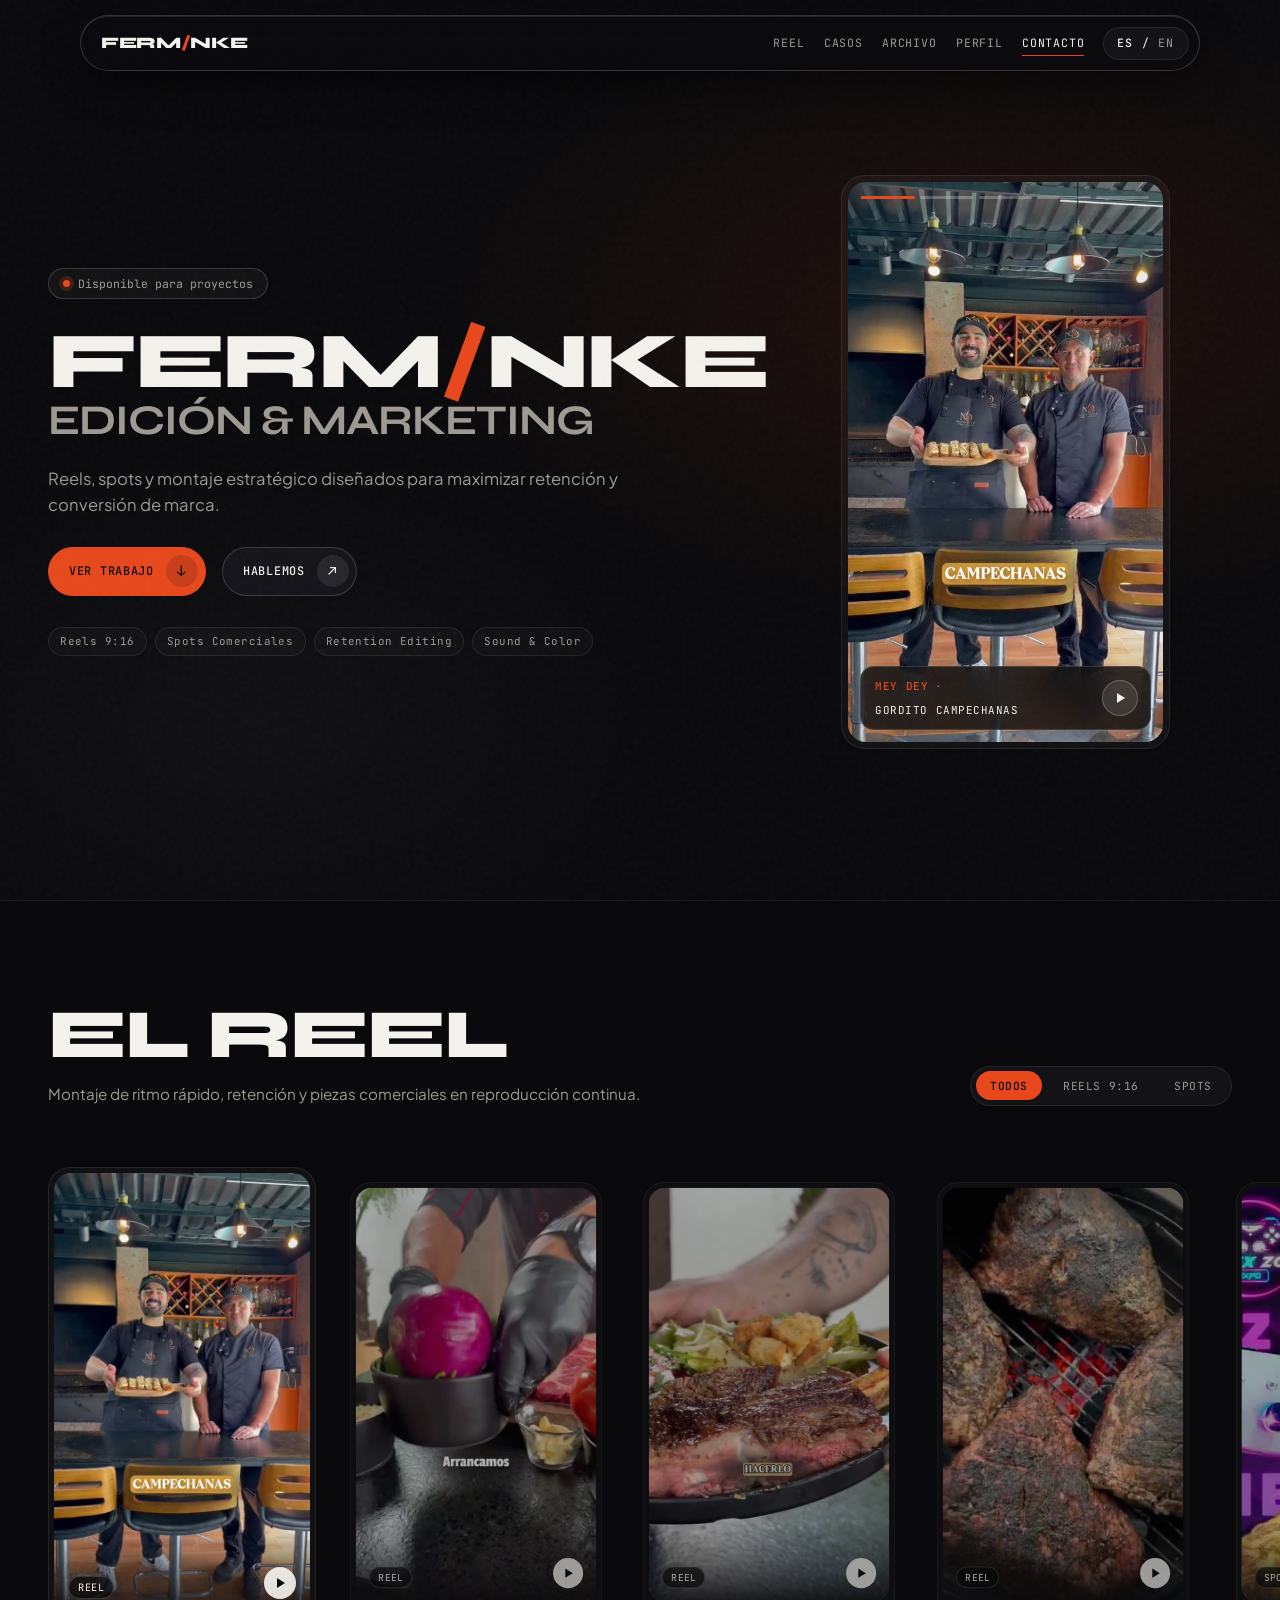
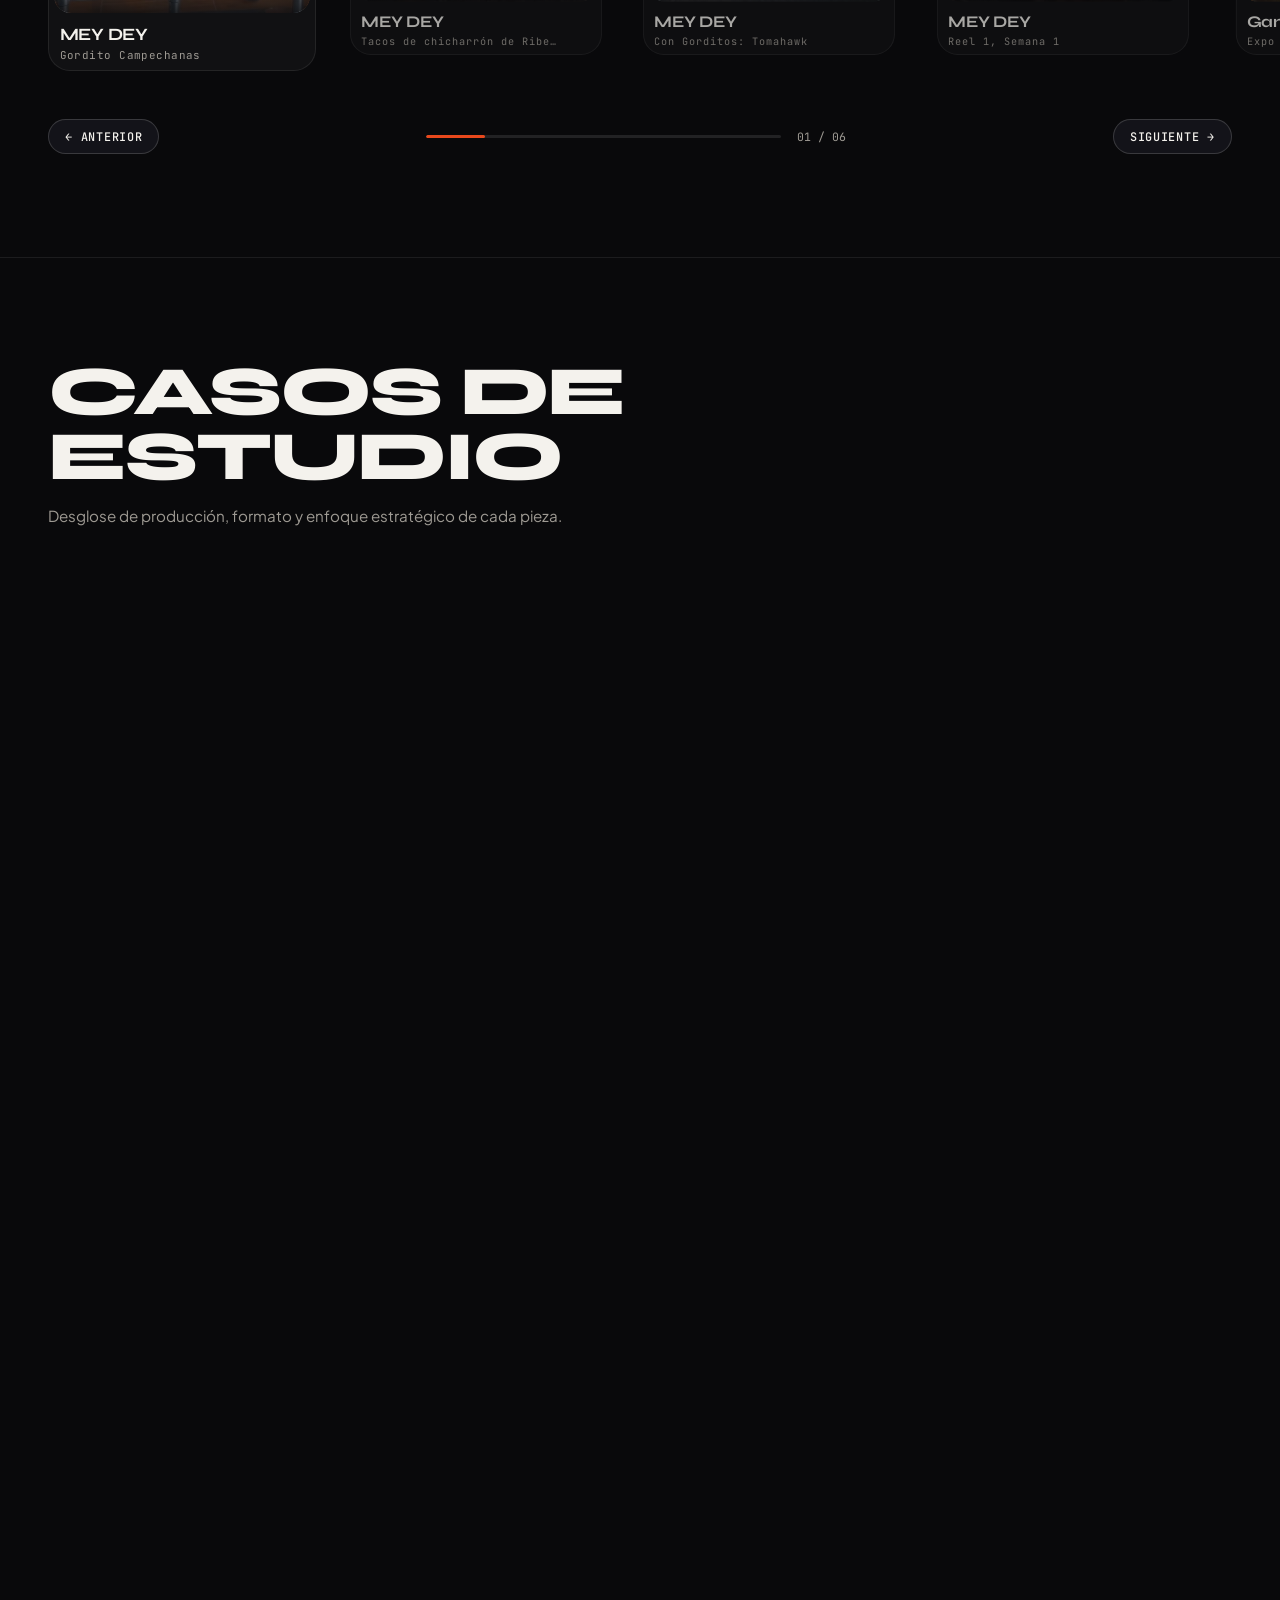
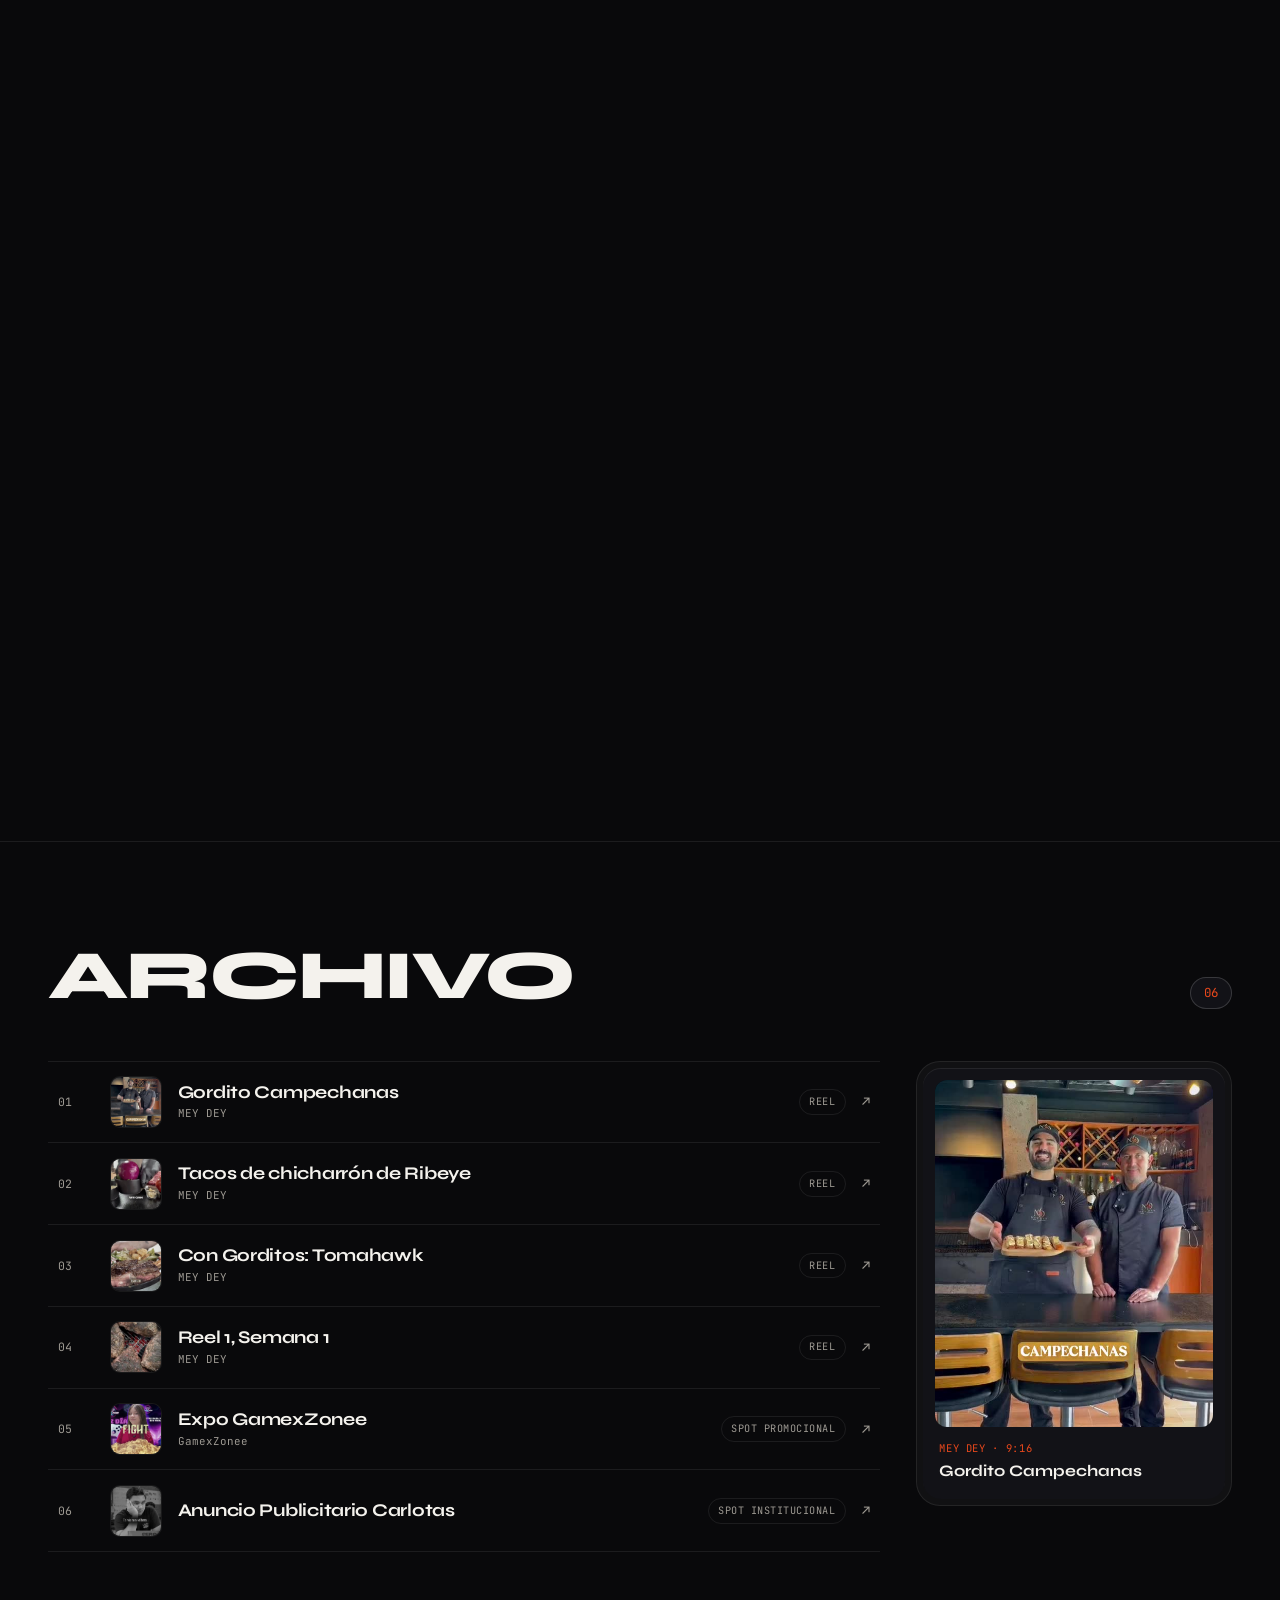
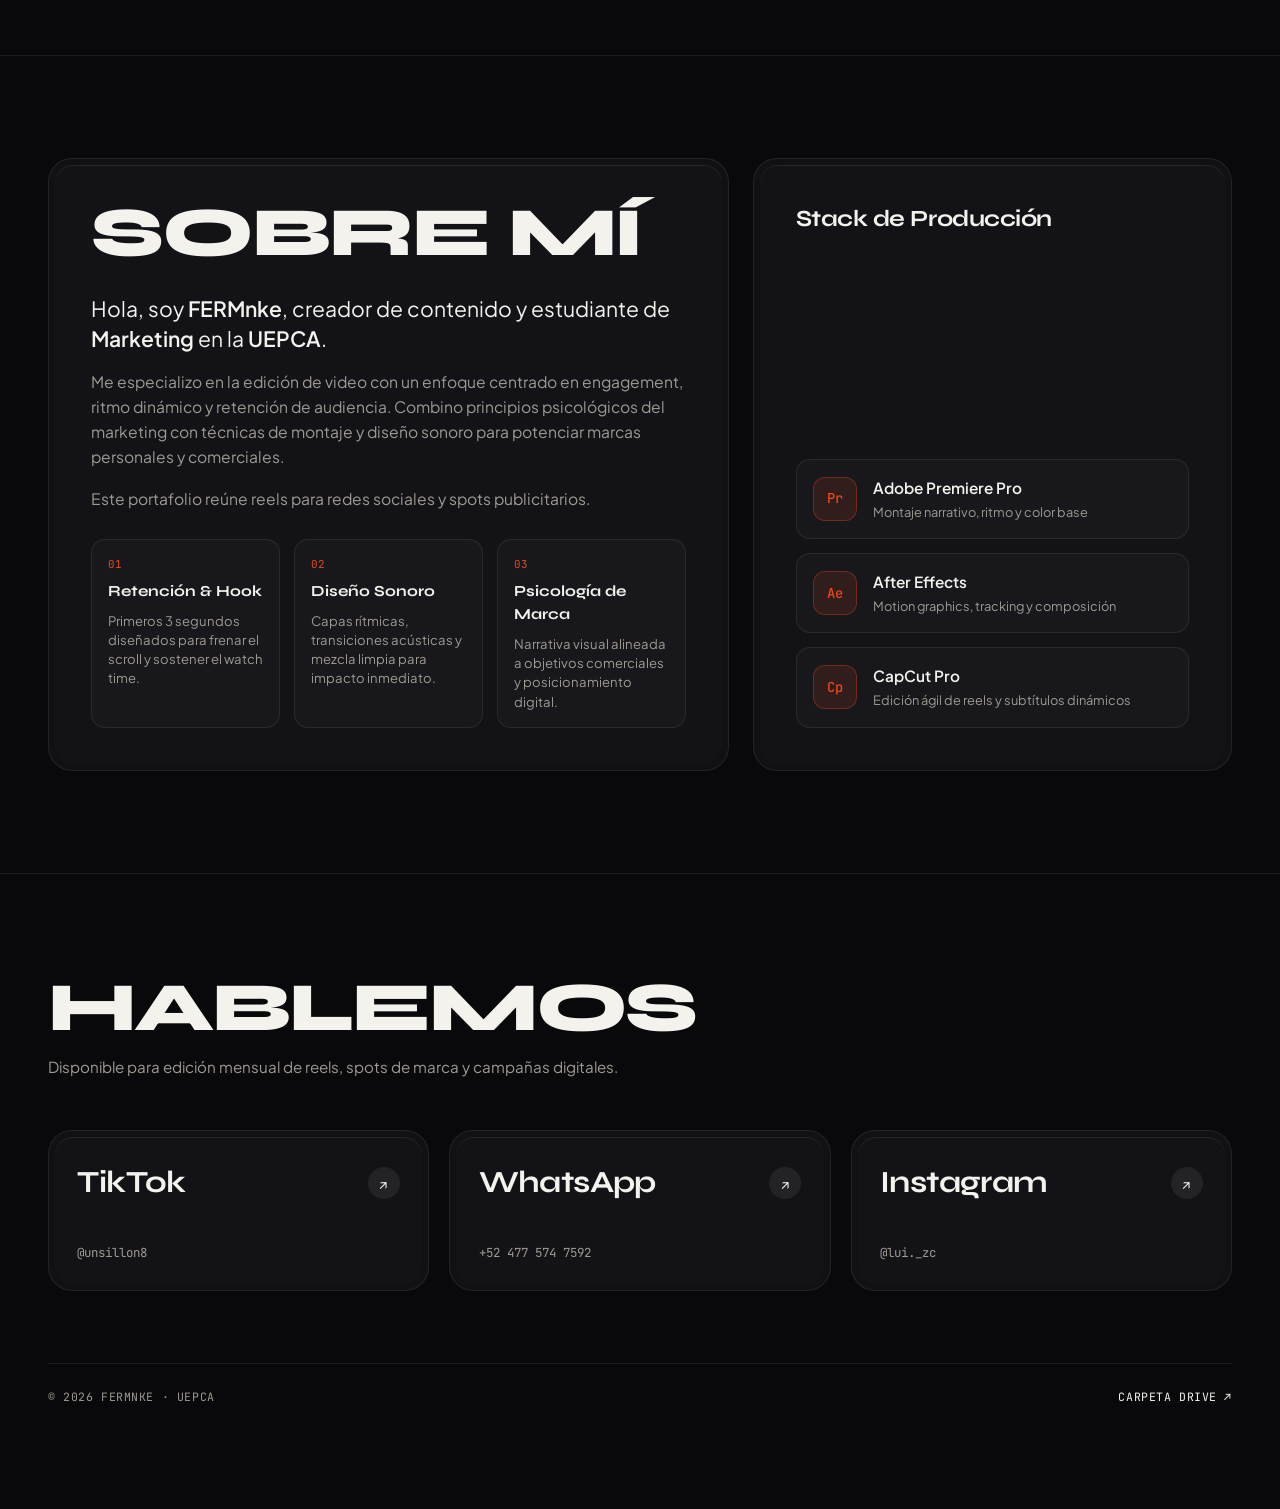
==== commit dd8cb0dd: "fix: add asset cache-busting, deterministic media sizing, and balanced 2-col cases grid" ====
--- a/index.html
+++ b/index.html
@@ -14,7 +14,7 @@
     href="https://fonts.googleapis.com/css2?family=JetBrains+Mono:wght@400;500&family=Plus+Jakarta+Sans:ital,wght@0,400;0,500;0,600;0,700;1,400&family=Syne:wght@600;700;800&display=swap"
     rel="stylesheet" />
 
-  <link rel="stylesheet" href="assets/css/styles.css" />
+  <link rel="stylesheet" href="assets/css/styles.css?v=20261113-3" />
 </head>
 
 <body data-palette="ink">
@@ -355,7 +355,7 @@
     </div>
   </dialog>
 
-  <script src="assets/js/main.js"></script>
+  <script src="assets/js/main.js?v=20261113-3"></script>
 </body>
 
 </html>
--- a/assets/css/styles.css
+++ b/assets/css/styles.css
@@ -492,16 +492,21 @@
   line-height: 1.55;
 }
 
-/* Scroll reveal animation */
+/* Scroll reveal animation (progressive enhancement when js-ready is present) */
 .reveal {
-  opacity: 0;
-  transform: translateY(22px);
+  opacity: 1;
+  transform: none;
   transition:
     opacity 680ms var(--ease-spring),
     transform 680ms var(--ease-spring);
 }
 
-.reveal.is-visible {
+html.js-ready .reveal:not(.is-visible) {
+  opacity: 0;
+  transform: translateY(22px);
+}
+
+html.js-ready .reveal.is-visible {
   opacity: 1;
   transform: translateY(0);
 }
@@ -621,12 +626,16 @@
 }
 
 .hero-monitor-shell {
-  width: min(100%, 380px);
+  width: fit-content;
+  max-width: 100%;
 }
 
 .hero-monitor-core {
   position: relative;
-  aspect-ratio: 9 / 15.5;
+  height: clamp(440px, 64dvh, 560px);
+  width: auto;
+  aspect-ratio: 9 / 16;
+  margin-inline: auto;
   background: #050507;
 }
 
@@ -692,10 +701,9 @@
 }
 
 .hero-stage {
-  position: relative;
+  position: absolute;
+  inset: 0;
   z-index: 1;
-  width: 100%;
-  height: 100%;
 }
 
 .hero-layer {
@@ -878,7 +886,7 @@
 
 .reel-item {
   flex: 0 0 auto;
-  width: max-content;
+  width: 268px;
   scroll-snap-align: center;
   transform: scale(0.94);
   opacity: 0.68;
@@ -887,6 +895,14 @@
     opacity 450ms var(--ease-fluid);
 }
 
+.reel-item--vertical {
+  width: 268px;
+}
+
+.reel-item--horizontal {
+  width: 460px;
+}
+
 .reel-item.is-centered,
 .reel-item:hover,
 .reel-item:focus-within {
@@ -895,13 +911,14 @@
 }
 
 .reel-card-shell {
+  width: 100%;
   padding: 5px;
   border-radius: 22px;
 }
 
 .reel-media-btn {
   display: block;
-  width: max-content;
+  width: 100%;
   padding: 0;
   border: 0;
   background: none;
@@ -912,8 +929,8 @@
 
 .reel-media {
   position: relative;
-  height: min(60dvh, 540px);
-  aspect-ratio: var(--ar, 9 / 16);
+  width: 100%;
+  height: 440px;
   border-radius: 17px;
   overflow: hidden;
   background: #050507;
@@ -921,6 +938,8 @@
 
 .reel-media video,
 .reel-media img {
+  position: absolute;
+  inset: 0;
   display: block;
   width: 100%;
   height: 100%;
@@ -1076,8 +1095,7 @@
   scroll-margin-top: 5.5rem;
 }
 
-.case.case--horizontal,
-.case.case--vertical.is-last-odd {
+.case.is-last-odd {
   grid-column: span 12;
 }
 
@@ -1088,19 +1106,20 @@
 
 .case-grid {
   display: grid;
-  grid-template-columns: minmax(175px, 41%) minmax(0, 1fr);
-  gap: clamp(1rem, 2vw, 1.65rem);
+  grid-template-columns: 205px minmax(0, 1fr);
+  gap: 1.35rem;
   height: 100%;
   align-items: stretch;
 }
 
 .case--horizontal .case-grid {
-  grid-template-columns: minmax(0, 1.35fr) minmax(0, 1fr);
-  align-items: center;
+  grid-template-columns: minmax(0, 1fr);
+  gap: 1.1rem;
+  align-items: start;
 }
 
 .case--vertical.is-last-odd .case-grid {
-  grid-template-columns: 260px minmax(0, 1.1fr) minmax(0, 0.9fr);
+  grid-template-columns: 240px minmax(0, 1.1fr) minmax(0, 0.9fr);
   align-items: stretch;
 }
 
@@ -1119,8 +1138,8 @@
 .case-media-wrap {
   position: relative;
   display: block;
-  width: 100%;
-  height: 100%;
+  width: 205px;
+  height: 350px;
   padding: 0;
   border: 0;
   border-radius: 14px;
@@ -1129,27 +1148,29 @@
   cursor: pointer;
 }
 
+.case--horizontal .case-media-wrap {
+  width: 100%;
+  height: 210px;
+}
+
+.case--vertical.is-last-odd .case-media-wrap {
+  width: 240px;
+  height: 390px;
+}
+
 .case-media {
-  position: relative;
+  position: absolute;
+  inset: 0;
   width: 100%;
   height: 100%;
-  min-height: 290px;
-  aspect-ratio: var(--ar, 9 / 16);
   overflow: hidden;
   background: #050507;
 }
 
-.case--horizontal .case-media {
-  min-height: 0;
-  aspect-ratio: 16 / 9;
-}
-
-.case--vertical.is-last-odd .case-media {
-  min-height: 360px;
-}
-
 .case-media video,
 .case-media img {
+  position: absolute;
+  inset: 0;
   display: block;
   width: 100%;
   height: 100%;
@@ -1280,6 +1301,10 @@
   grid-template-columns: repeat(2, minmax(0, 1fr));
   gap: 0.6rem;
   margin: 0;
+}
+
+.case--horizontal .case-specs {
+  grid-template-columns: repeat(4, minmax(0, 1fr));
 }
 
 .case-spec {
@@ -1945,21 +1970,36 @@
    Responsive & Mobile Anti-Saturation Layout
    --------------------------------------------------------- */
 
-@media (max-width: 1120px) {
+@media (max-width: 1079px) {
   .case {
     grid-column: span 12;
   }
 
-  .case--vertical .case-grid {
-    grid-template-columns: minmax(190px, 34%) minmax(0, 1fr);
-  }
-
+  .case--vertical .case-grid,
   .case--vertical.is-last-odd .case-grid {
-    grid-template-columns: minmax(190px, 34%) minmax(0, 1fr);
+    grid-template-columns: 205px minmax(0, 1fr);
+  }
+
+  .case--vertical.is-last-odd .case-media-wrap {
+    width: 205px;
+    height: 350px;
   }
 
   .case--vertical.is-last-odd .case-info {
     display: flex;
+  }
+
+  .case--horizontal .case-grid {
+    grid-template-columns: minmax(0, 1.25fr) minmax(0, 1fr);
+    align-items: center;
+  }
+
+  .case--horizontal .case-media-wrap {
+    height: 260px;
+  }
+
+  .case--horizontal .case-specs {
+    grid-template-columns: repeat(2, minmax(0, 1fr));
   }
 
   .profile-main-card,
@@ -1974,8 +2014,8 @@
     gap: 2rem;
   }
 
-  .hero-monitor-shell {
-    width: min(100%, 300px);
+  .hero-monitor-core {
+    height: 440px;
   }
 
   .index-layout {
@@ -2038,21 +2078,26 @@
     padding: 0.25rem 0.55rem;
   }
 
-  .hero-monitor-shell {
-    width: min(100%, 260px);
-  }
-
   .hero-monitor-core {
-    aspect-ratio: 9 / 14;
+    height: 390px;
   }
 
   .reel-item {
+    width: 220px;
     transform: scale(0.96);
     opacity: 0.84;
   }
 
+  .reel-item--vertical {
+    width: 220px;
+  }
+
+  .reel-item--horizontal {
+    width: 300px;
+  }
+
   .reel-media {
-    height: 52dvh;
+    height: 360px;
   }
 
   .reel-controls {
@@ -2082,6 +2127,7 @@
   }
 
   .case-grid,
+  .case--vertical .case-grid,
   .case--horizontal .case-grid,
   .case--vertical.is-last-odd .case-grid {
     grid-template-columns: 100px minmax(0, 1fr);
@@ -2089,13 +2135,11 @@
     align-items: start;
   }
 
-  .case-media,
-  .case--horizontal .case-media,
-  .case--vertical.is-last-odd .case-media {
+  .case-media-wrap,
+  .case--horizontal .case-media-wrap,
+  .case--vertical.is-last-odd .case-media-wrap {
     width: 100px;
     height: 148px;
-    min-height: 0;
-    aspect-ratio: auto;
   }
 
   .case-media-play {
